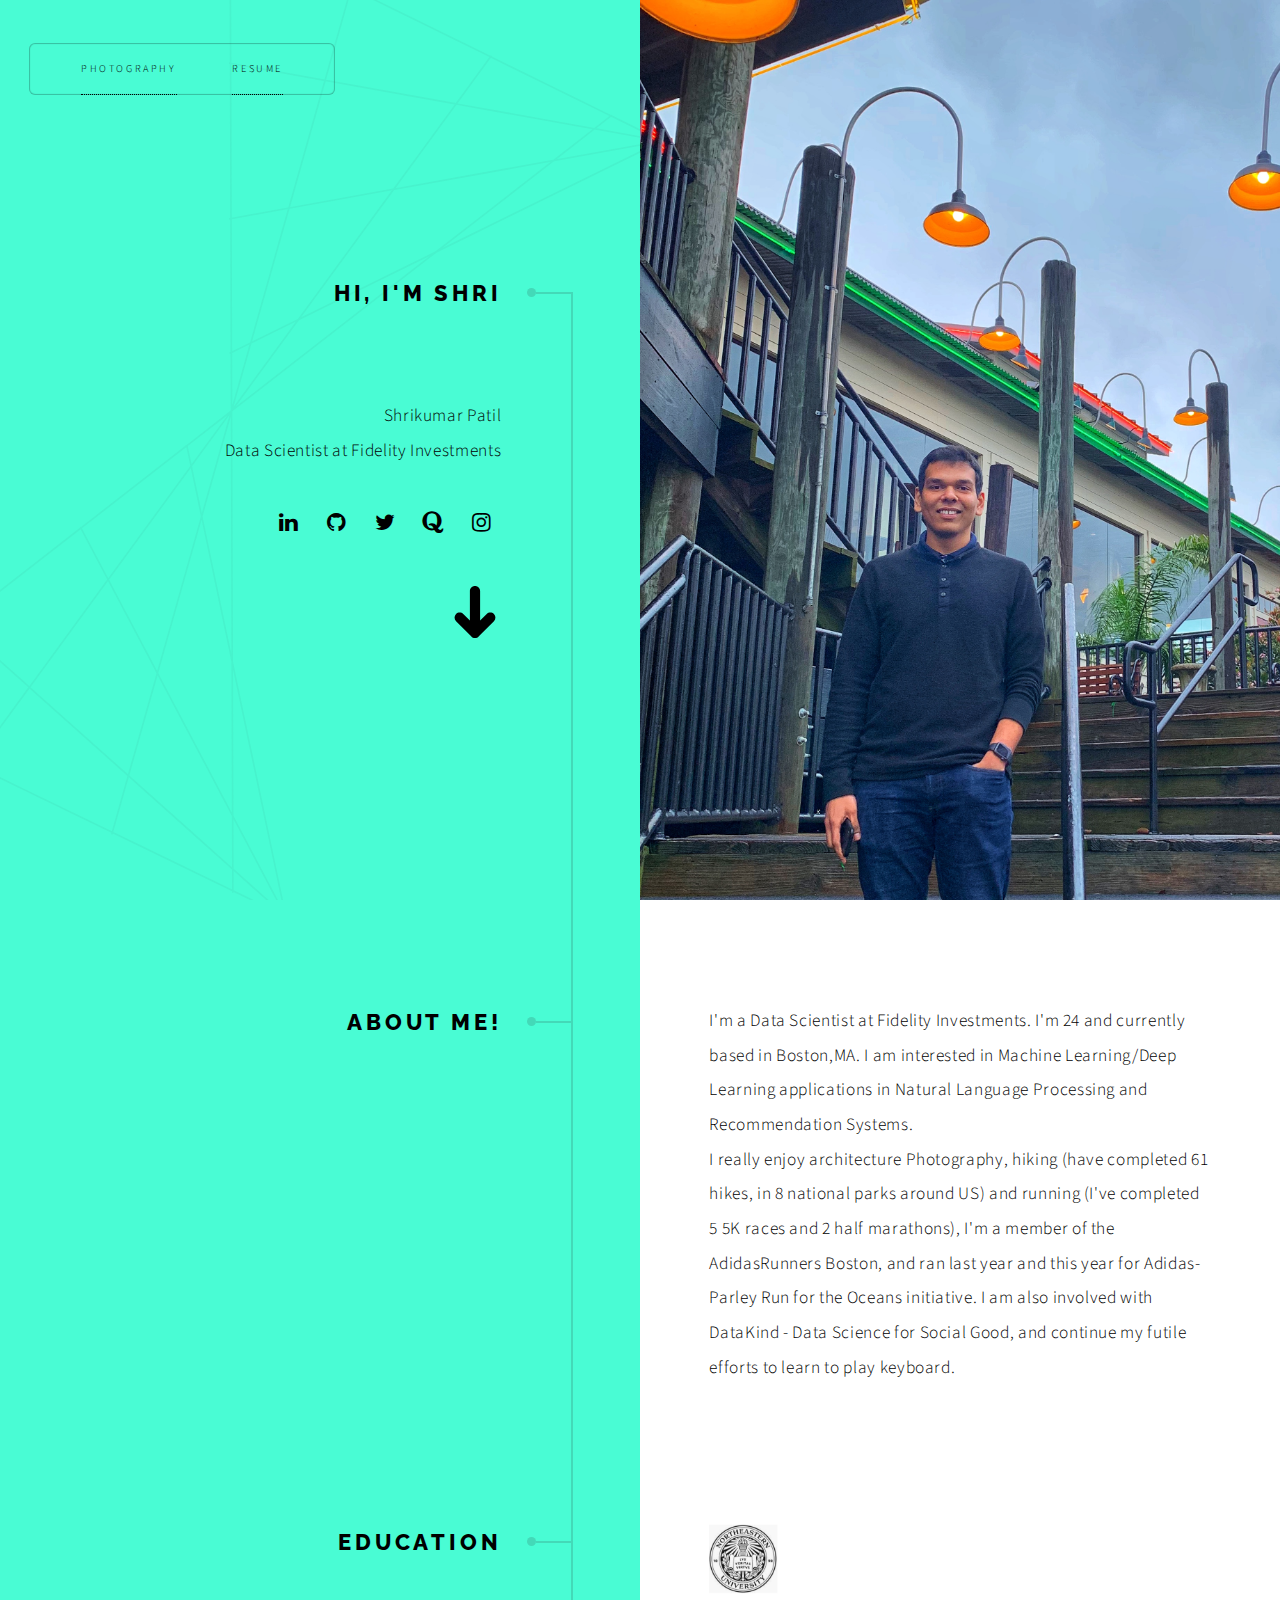
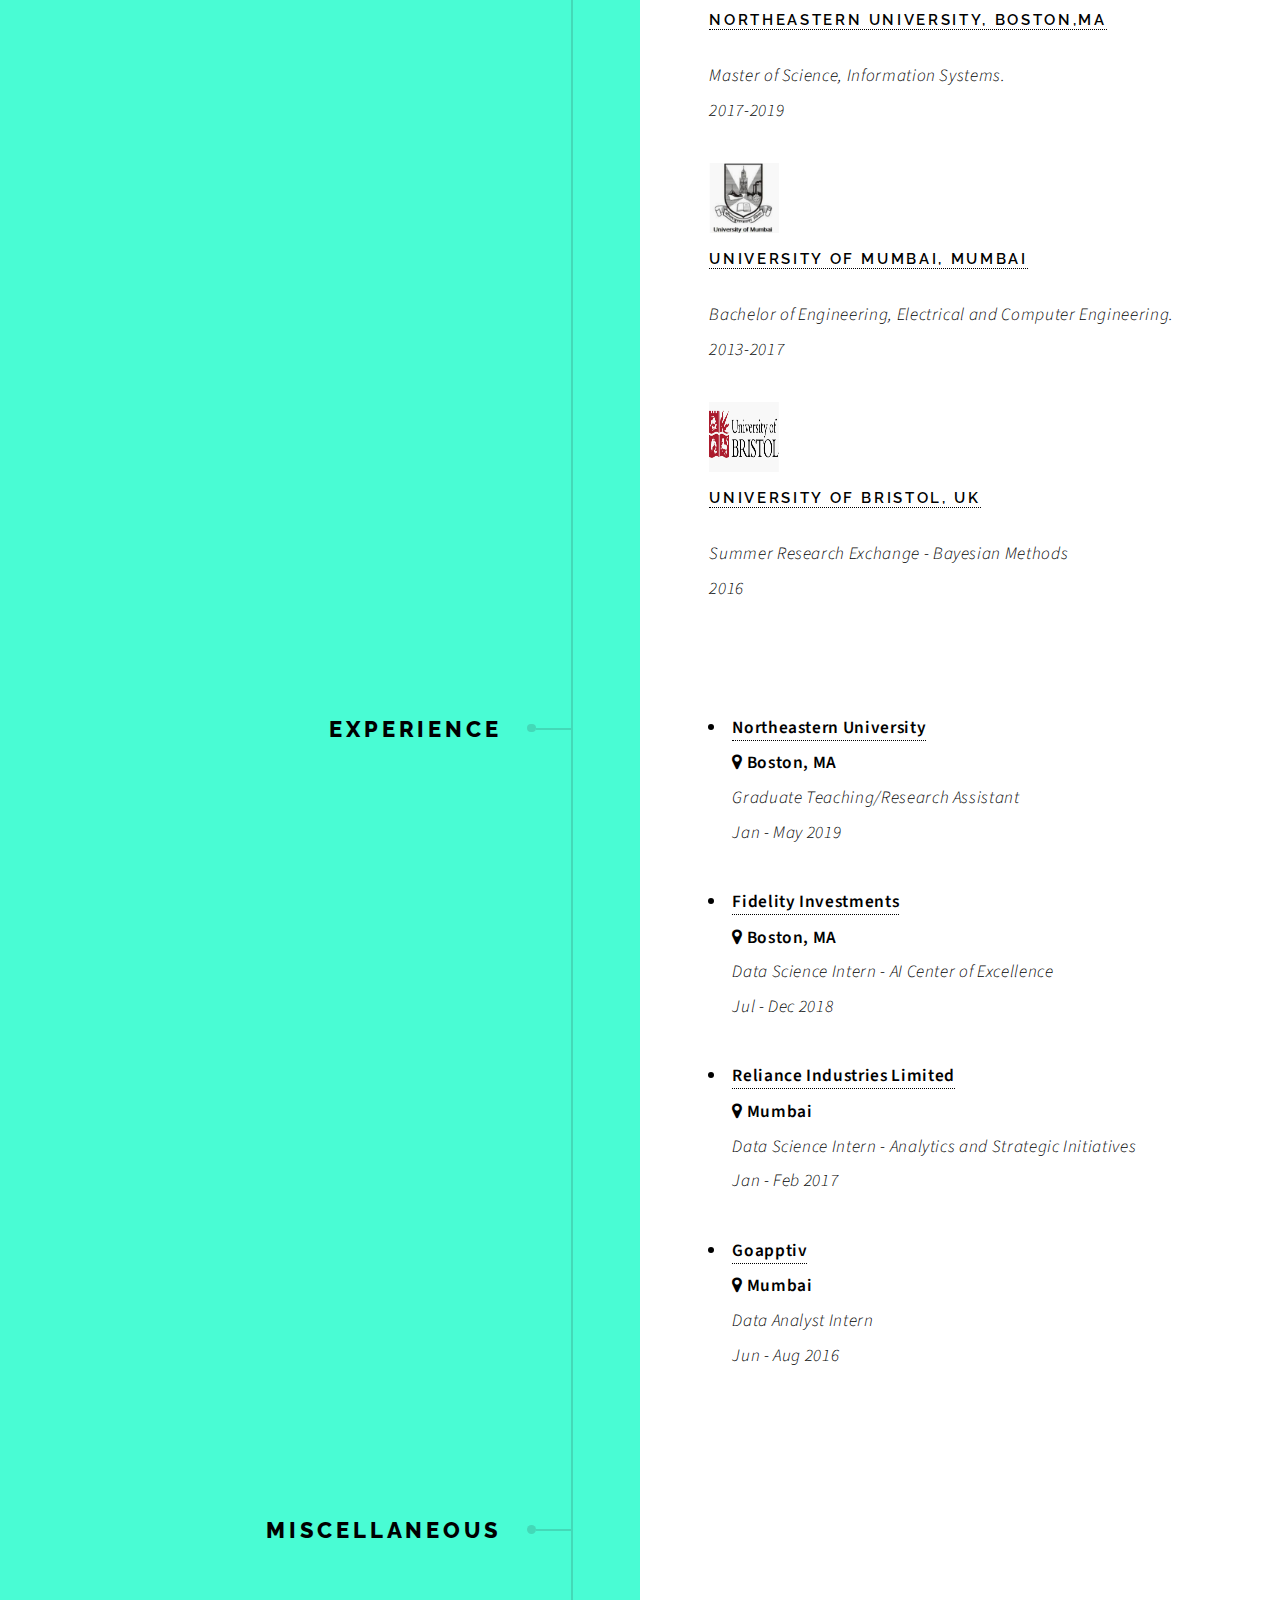
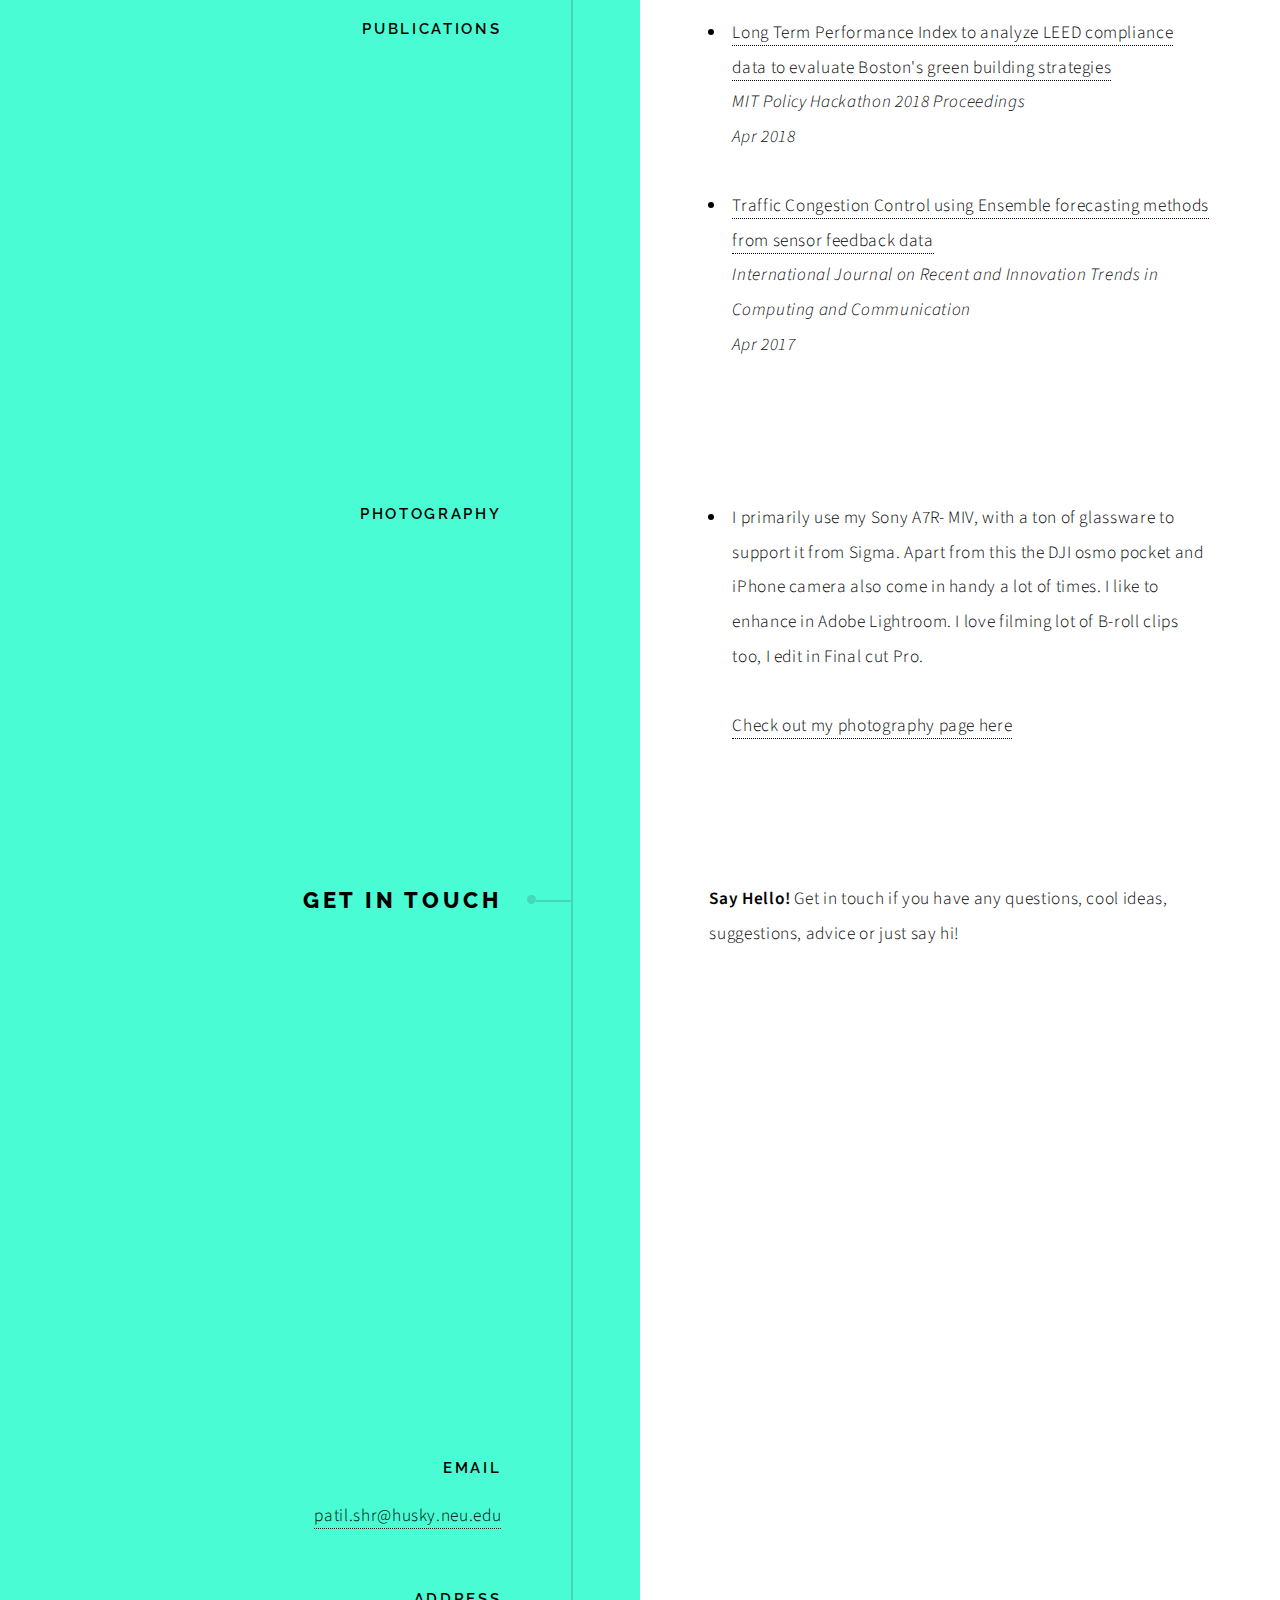
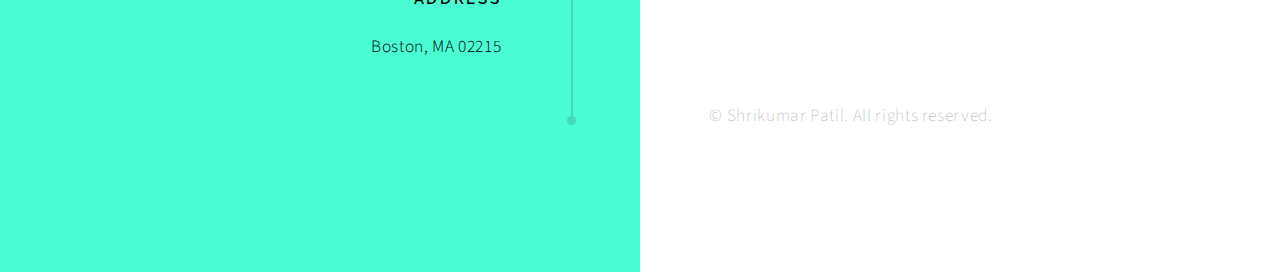
==== index.html @ d1fbf31e "feb15" ====
<!DOCTYPE HTML>
<!--
	Paradigm Shift by HTML5 UP
	html5up.net | @ajlkn
	Free for personal and commercial use under the CCA 3.0 license (html5up.net/license)
-->
<html>
	<head>
		<title>Shrikumar Patil</title>
		<meta charset="utf-8" />
		<meta name="viewport" content="width=device-width, initial-scale=1, user-scalable=no" />
		<meta name="description" content="" />
		<meta name="keywords" content="" />
		<link rel="stylesheet" href="assets/css/main.css" />
	</head>
	<body class="is-preload">

		<!-- Wrapper -->
			<div id="wrapper">

				<!-- Intro -->

                    <section class="intro">

							<header>
								
								<!-- <li><a href="#third">Experience</a></li>
								<li><a href="#fourth">Competencies</a></li>
								<li><a href="#second">Miscelleneous</a></li> -->
							
							<!-- Nav -->
						<nav id="nav">
							<ul>
								<li><a href="photography">Photography</a></li>
								<li><a href="mailto:patil.shr@husky.neu.edu?subject=Hello&body=We+want+to+hire+you">Resume</a></li>
								<!-- <li><a href="#third">Experience</a></li>
								<li><a href="#fourth">Competencies</a></li>
								<li><a href="#second">Miscelleneous</a></li> -->
							</ul>
						</nav> 

							<h2>Hi, I'm Shri</h2>
							<p> Shrikumar Patil <br>Data Scientist at Fidelity Investments</p>
                            <ul class="items">
							<li>
									<ul class="icons">
										<li><a href="https://www.linkedin.com/in/shrikumarpatil" class="icon fa-linkedin"><span class="label">LinkedIn</span></a></li>
										<li><a href="https://github.com/shrikumarp" class="icon fa-github"><span class="label">GitHub</span></a></li>
										<li><a href="https://twitter.com/shrikumar_patil" class="icon fa-twitter"><span class="label">Twitter</span></a></li>
										<li><a href="https://www.quora.com/profile/Shrikumar-Patil" class="icon fa-quora"><span class="label">Quora</span></a></li>
										<li><a href="https://www.instagram.com/shrikumarpatil/" class="icon fa-instagram"><span class="label">Instagram</span></a></li>
										
									</ul>
								</li>
							</ul>
							<ul class="actions">
								<li><a href="#first" class="arrow scrolly"><span class="label">Next</span></a></li>
							</ul>
						</header>
						<div class="content">
							<span class="image fill" data-position="center"><img src="images/pic01.jpg" alt="" /></span>
						</div>
					</section>

				<!-- Section -->
					<section id="first">
						<header>
							<h2>About Me!</h2>
						</header>
						<div class="content">
							<p>I'm a Data Scientist at Fidelity Investments. I'm 24 and currently based in Boston,MA. I am interested in Machine Learning/Deep Learning applications in Natural Language Processing and Recommendation Systems. <br> I really enjoy architecture Photography, hiking (have completed 61 hikes, in 8 national parks around US) and running (I've completed 5 5K races and 2 half marathons), I'm a member of the AdidasRunners Boston, and ran last year and this year for Adidas-Parley Run for the Oceans initiative. I am also involved with DataKind - Data Science for Social Good, and continue my futile efforts to learn to play keyboard.</p>
						
							
							<!-- <ul class="actions">
								<li><a href="#second" class="button primary large"></a></li>
								<li><a href="#fifth" class="button primary large">Misc</a></li>
								<li><a href="mailto:patil.shr@husky.neu.edu?subject=Hello&body=We+want+to+hire+you" class="button primary large">Resume</a></li>
								
							</ul> -->

							</div>
					</section>

					<section id="second">
						<header>
							<h2>Education</h2>
						</header>
						<div class="content">
							
							
								
  									<img src="images/neu_log.png" alt="logo" width="70" height="70"/>
  									<h3><a href="http://www.northeastern.edu/">Northeastern University, Boston,MA</a></h3>
  									<i>Master of Science, Information Systems.<br>  2017-2019</i>
									
									<br><br>
									
  									<img src="images/mu_log.png" alt="logo" width="70" height="70"/>
  									<h3><a href="http://www.mu.ac.in"> University of Mumbai, Mumbai</a></h3>
  									<i>Bachelor of Engineering, Electrical and Computer Engineering.<br>  2013-2017</i>

  									<br><br>
									
  									<img src="images/ub_log.png" alt="logo" width="70" height="70"/>
  									<h3><a> University of Bristol, UK</a></h3>
  									<i>Summer Research Exchange - Bayesian Methods<br>  2016</i>
									
								
							</div>
						
					</section>

					<section id="third">
						<header>
							<h2>Experience</h2>
						</header>
						
							
							<div class="content">
								<ul>
									<li>
  									<strong><a href="http://www.northeastern.edu/">Northeastern University</a><p class="icon fa-map-marker"> Boston, MA </strong><br>
  									<i>Graduate Teaching/Research Assistant<br>  Jan - May 2019</i></p>
									</li>
									<li>
  									<strong><a href="https://www.fidelity.com/">Fidelity Investments</a><p class="icon fa-map-marker"> Boston, MA</strong><br>
  									<i>Data Science Intern - AI Center of Excellence<br>  Jul - Dec 2018</i></p>
									</li>
									<li>
  									<strong><a href="http://www.ril.com/">Reliance Industries Limited</a><p class="icon fa-map-marker"> Mumbai</strong><br>
  									<i>Data Science Intern - Analytics and Strategic Initiatives<br>  Jan - Feb 2017</i></p>
									</li>
									<li>
  									<strong><a href="http://goapptiv.com/">Goapptiv</a><p class="icon fa-map-marker"> Mumbai</strong><br>
  									<i>Data Analyst Intern<br>  Jun - Aug 2016</i></p>
									</li>
									
									
								
							</ul>
						</div>
					</section>

				<!-- Section -->
					<!-- <section id="fourth">
						<header>
							<h2>Competencies</h2>
						</header>
						<div class="content">
							<p><strong>Technical Skills</strong></p>
							<ul>
								<p class="icon fa-code">&nbsp&nbsp&nbsp Programming: Python, Java, Pytorch, Tensorflow, R, SQL, Apache Spark, Hadoop, flask, Tableau, AWS.</p>
								<p class="icon fa-laptop">&nbsp&nbsp&nbsp Machine Learning/Deep Learning: Tensorflow, PyTorch, Caffe, Scikit-Learn, Keras, Numpy, Pandas, NLTK, SpaCy, gensim, Scipy, PySpark.</p>
								<!-- <p class="icon fa-signal">&nbsp&nbsp&nbsp AWS SysOps certification (In Progress)</p> -->
								<!-- <p class="icon fa-gear">&nbsp&nbsp&nbsp Agile principles</p> -->
								

				<!-- Section -->
					<section id="fifth">
						<header>
							<h2>Miscellaneous</h2>
						</header>
						<div class="content">

							<!-- Section -->

							<section>
									<header>
										<h3>Publications</h3>
										<p></p>
									</header>
									<div class="content">
												<ul>
									<li>
  									<a> Long Term Performance Index to analyze LEED compliance data to evaluate Boston's green building strategies</a>
  									<p><i>MIT Policy Hackathon 2018 Proceedings <br> Apr 2018</i></p>
									</li>
									<li>
  									<a>Traffic Congestion Control using Ensemble forecasting methods from sensor feedback data</a><p>
  									<i>International Journal on Recent and Innovation Trends in Computing and Communication<br>  Apr 2017</i></p>
									</li>
									</li>
							
									</div>
								</section>

								<section>
									<header>
										<h3>Photography</h3>
										<p></p>
									</header>
									<div class="content">
												<ul>
									<li>
									<p>I primarily use my Sony A7R- MIV, with a ton of glassware to support it from Sigma. Apart from this the DJI osmo pocket and iPhone camera also come in handy a lot of times. I like to enhance in Adobe Lightroom. I love filming lot of B-roll clips too, I edit in Final cut Pro.</p>
  									<a href="photography"> Check out my photography page here</a>
									</li>
									
							</ul>
									</div>
								</section>

								<!-- <section>
									<header>
										<h3>Travel</h3>
										<p></p>
									</header>
									<div class="content">
												<ul>
									<li>
									<p>I've been to 11 countries till now. Last week I travelled to 25th state in the US. I used to travel with my sister most of the time, 80% of these trips are with her (Shout out to Nivedita Patil). I like to travel alone as well when I don't have company of friends or family.</p>
  									<a href="resources/photoportpg1.html"> Check out my photography page here</a>
									</li>
									
							</ul>
									</div>
								</section> -->

						</div>
					</section>


				<!-- Section -->
					<section>
						<header>
							<h2>Get in touch</h2>
						</header>
						<div class="content">
							<p><strong>Say Hello!</strong> Get in touch if you have any questions, cool ideas, suggestions, advice or just say hi!</p>
							<iframe src="https://docs.google.com/forms/d/e/1FAIpQLSdWjAkL-NV5jwlFSkIIPhvooS8QaDSUPpF7bDtrG5rGpGJEAQ/viewform?embedded=true" width="540" height="700" frameborder="10" marginheight="10" marginwidth="10">Loading...</iframe>
							<!-- <form>
								<div class="fields">
									<div class="field half">
										<input type="text" name="name" id="name" placeholder="Name" />
									</div>
									<div class="field half">
										<input type="email" name="email" id="email" placeholder="Email" />
									</div>
									<div class="field">
										<textarea name="message" id="message" placeholder="Message" rows="7"></textarea>
									</div>
								</div>
								<ul class="actions">
									<li><input type="submit" value="Send Message" class="button primary" /></li>
								</ul>
							</form> -->
						</div>
						<footer>
							<ul class="items">
								<li>
									<h3>Email</h3>
									<a href="mailto:patil.shr@husky.neu.edu">patil.shr@husky.neu.edu</a>
								</li>
								<li>
									<h3>Address</h3>
									<span>Boston, MA 02215</span>
								</li>
								<!-- <li>
									<h3>Social Media Presence</h3>
									<ul class="icons">
										<li><a href="https://twitter.com/shrikumar_patil" class="icon fa-twitter"><span class="label">Twitter</span></a></li>
										<li><a href="https://www.quora.com/profile/Shrikumar-Patil" class="icon fa-quora"><span class="label">Quora</span></a></li>
										<li><a href="https://www.instagram.com/shrikumarpatil/" class="icon fa-instagram"><span class="label">Instagram</span></a></li>
										<li><a href="https://www.linkedin.com/in/shrikumarpatil" class="icon fa-linkedin"><span class="label">LinkedIn</span></a></li>
										<li><a href="https://github.com/shrikumarp" class="icon fa-github"><span class="label">GitHub</span></a></li>
									</ul>
								</li> -->
							</ul>
						</footer>
					</section>

				<!-- Copyright -->
					<div class="copyright">&copy; Shrikumar Patil. All rights reserved.</div>

			</div>

		<!-- Scripts -->
			<script src="assets/js/jquery.min.js"></script>
			<script src="assets/js/jquery.scrolly.min.js"></script>
			<script src="assets/js/browser.min.js"></script>
			<script src="assets/js/breakpoints.min.js"></script>
			<script src="assets/js/util.js"></script>
			<script src="assets/js/main.js"></script>

	</body>
</html>
---- assets/css/main.css ----
@import url(font-awesome.min.css);
@import url("https://fonts.googleapis.com/css?family=Source+Sans+Pro:300,600,700,300i,600i,700i|Raleway:600,800");

/*
	Paradigm Shift by HTML5 UP
	html5up.net | @ajlkn
	Free for personal and commercial use under the CCA 3.0 license (html5up.net/license)
*/

html, body, div, span, applet, object,
iframe, h1, h2, h3, h4, h5, h6, p, blockquote,
pre, a, abbr, acronym, address, big, cite,
code, del, dfn, em, img, ins, kbd, q, s, samp,
small, strike, strong, sub, sup, tt, var, b,
u, i, center, dl, dt, dd, ol, ul, li, fieldset,
form, label, legend, table, caption, tbody,
tfoot, thead, tr, th, td, article, aside,
canvas, details, embed, figure, figcaption,
footer, header, hgroup, menu, nav, output, ruby,
section, summary, time, mark, audio, video {
	margin: 0;
	padding: 0;
	border: 0;
	font-size: 100%;
	font: inherit;
	vertical-align: baseline;}

article, aside, details, figcaption, figure,
footer, header, hgroup, menu, nav, section {
	display: block;}

body {
	line-height: 1;
}

ol, ul {
	list-style: none;
}

blockquote, q {
	quotes: none;
}

	blockquote:before, blockquote:after, q:before, q:after {
		content: '';
		content: none;
	}

table {
	border-collapse: collapse;
	border-spacing: 0;
}

body {
	-webkit-text-size-adjust: none;
}

mark {
	background-color: transparent;
	color: inherit;
}

input::-moz-focus-inner {
	border: 0;
	padding: 0;
}

input, select, textarea {
	-moz-appearance: none;
	-webkit-appearance: none;
	-ms-appearance: none;
	appearance: none;
}

/* Basic */

	@-ms-viewport {
		width: device-width;
	}

	body {
		-ms-overflow-style: scrollbar;
	}

	@media screen and (max-width: 480px) {

		html, body {
			min-width: 320px;
		}

	}

	html {
		box-sizing: border-box;
	}

	*, *:before, *:after {
		box-sizing: inherit;
	}

	html {
		overflow-x: hidden;
	}

	body {
		background: #ffffff;
		overflow-x: hidden;
	}

		body.is-preload *, body.is-preload *:before, body.is-preload *:after {
			-moz-animation: none !important;
			-webkit-animation: none !important;
			-ms-animation: none !important;
			animation: none !important;
			-moz-transition: none !important;
			-webkit-transition: none !important;
			-ms-transition: none !important;
			transition: none !important;
		}

/* Typography */

	html {
		font-size: 18pt;
	}

		@media screen and (max-width: 1920px) {

			html {
				font-size: 13pt;
			}

		}

		@media screen and (max-width: 1152px) {

			html {
				font-size: 14pt;
			}

		}

		@media screen and (max-width: 736px) {

			html {
				font-size: 12pt;
			}

		}

		@media screen and (max-width: 480px) {

			html {
				font-size: 11pt;
			}

		}

	body {
		background-color: #ffffff;
		color: #000000;
	}

	body, input, select, textarea {
		color: #000000;
		font-family: "Source Sans Pro", Helvetica, sans-serif;
		font-size: 1rem;
		font-weight: 300;
		letter-spacing: 0.0375em;
		line-height: 2;
	}

	a {
		-moz-transition: border-bottom-color 0.25s ease-in-out;
		-webkit-transition: border-bottom-color 0.25s ease-in-out;
		-ms-transition: border-bottom-color 0.25s ease-in-out;
		transition: border-bottom-color 0.25s ease-in-out;
		text-decoration: none;
		color: #000000;
		border-bottom: dotted 1px;
	}

		a:hover {
			text-decoration: none;
			border-bottom-color: transparent;
		}

	strong, b {
		font-weight: 600;
		color: #000000;
	}

	em, i {
		font-style: italic;
	}

	p {
		margin: 0 0 2rem 0;
	}

	h1, h2, h3, h4, h5, h6 {
		color: #000000;
		font-family: "Raleway", Helvetica, sans-serif;
		font-weight: 600;
		letter-spacing: 0.175em;
		line-height: 1.75;
		margin: 0 0 1.5rem 0;
		text-transform: uppercase;
	}

		h1 a, h2 a, h3 a, h4 a, h5 a, h6 a {
			color: inherit;
			text-decoration: none;
		}

	h1 {
		font-family: "Source Sans Pro", Helvetica, sans-serif;
		font-size: 5rem;
		font-weight: 700;
		letter-spacing: -0.05em;
		line-height: 1.1;
		margin: 0 0 1.5rem 0;
		text-transform: none;
	}

	h2 {
		font-size: 1.25rem;
		font-weight: 800;
		margin: 0 0 2rem 0;
	}

	h3 {
		font-size: 0.875rem;
	}

	h4 {
		font-size: 0.875rem;
	}

	h5 {
		font-size: 0.75rem;
	}

	h6 {
		font-size: 0.625rem;
	}

	@media screen and (max-width: 736px) {

		h1 {
			font-size: 4.5rem;
			line-height: 1.1;
		}

		h2 {
			font-size: 1.25rem;
			line-height: 1.7;
		}

		h3 {
			font-size: 0.9rem;
		}

		h4 {
			font-size: 0.75rem;
		}

		h5 {
			font-size: 0.675rem;
		}

	}

	@media screen and (max-width: 360px) {

		h1 {
			font-size: 3.75rem;
		}

		h2 {
			font-size: 1.125rem;
		}

		h3 {
			font-size: 0.8rem;
		}

		h4 {
			font-size: 0.675rem;
		}

		h5 {
			font-size: 0.675rem;
		}

	}

	sub {
		font-size: 0.8rem;
		position: relative;
		top: 0.5rem;
	}

	sup {
		font-size: 0.8rem;
		position: relative;
		top: -0.5rem;
	}

	blockquote {
		border-left: solid 0.5rem rgba(144, 144, 144, 0.25);
		font-style: italic;
		margin: 0 0 2rem 0;
		padding: 1rem 0 1rem 2rem;
	}

	code {
		background: rgba(144, 144, 144, 0.1);
		border-radius: 0.325rem;
		font-family: "Courier New", monospace;
		font-size: 0.9rem;
		margin: 0 0.25rem;
		padding: 0.25rem 0.65rem;
	}

	pre {
		-webkit-overflow-scrolling: touch;
		font-family: "Courier New", monospace;
		font-size: 0.9rem;
		margin: 0 0 2rem 0;
		width: 100%;
	}

		pre code {
			display: block;
			line-height: 1.75;
			padding: 1rem 1.5rem;
			overflow-x: auto;
		}

	hr {
		border: 0;
		border-bottom: solid 2px rgba(144, 144, 144, 0.25);
		margin: 3rem 0;
	}

		hr.major {
			margin: 5rem 0;
		}

		@media screen and (max-width: 736px) {

			hr.major {
				margin: 3rem 0;
			}

		}


/* Dropdown Button */
.dropbtn {
  background-color: #3498DB;
  color: white;
  padding: 16px;
  font-size: 16px;
  border: none;
  cursor: pointer;
}

/* Dropdown button on hover & focus */
.dropbtn:hover, .dropbtn:focus {
  background-color: #2980B9;
}

/* The container <div> - needed to position the dropdown content */
.dropdown {
  position: relative;
  display: inline-block;
}

/* Dropdown Content (Hidden by Default) */
.dropdown-content {
  display: none;
  position: absolute;
  background-color: #f1f1f1;
  min-width: 160px;
  box-shadow: 0px 8px 16px 0px rgba(0,0,0,0.2);
  z-index: 1;
}

/* Links inside the dropdown */
.dropdown-content a {
  color: black;
  padding: 12px 16px;
  text-decoration: none;
  display: block;
}

/* Change color of dropdown links on hover */
.dropdown-content a:hover {background-color: #ddd}

/* Show the dropdown menu (use JS to add this class to the .dropdown-content container when the user clicks on the dropdown button) */
.show {display:block;}

/* Row */

	.row {
		display: flex;
		flex-wrap: wrap;
		box-sizing: border-box;
		align-items: stretch;
	}

		.row > * {
			box-sizing: border-box;
		}

		.row.gtr-uniform > * > :last-child {
			margin-bottom: 0;
		}

		.row.aln-left {
			justify-content: flex-start;
		}

		.row.aln-center {
			justify-content: center;
		}

		.row.aln-right {
			justify-content: flex-end;
		}

		.row.aln-top {
			align-items: flex-start;
		}

		.row.aln-middle {
			align-items: center;
		}

		.row.aln-bottom {
			align-items: flex-end;
		}

		.row > .imp {
			order: -1;
		}

		.row > .col-1 {
			width: 8.3333333333%;
		}

		.row > .off-1 {
			margin-left: 8.3333333333%;
		}

		.row > .col-2 {
			width: 16.6666666667%;
		}

		.row > .off-2 {
			margin-left: 16.6666666667%;
		}

		.row > .col-3 {
			width: 25%;
		}

		.row > .off-3 {
			margin-left: 25%;
		}

		.row > .col-4 {
			width: 33.3333333333%;
		}

		.row > .off-4 {
			margin-left: 33.3333333333%;
		}

		.row > .col-5 {
			width: 41.6666666667%;
		}

		.row > .off-5 {
			margin-left: 41.6666666667%;
		}

		.row > .col-6 {
			width: 50%;
		}

		.row > .off-6 {
			margin-left: 50%;
		}

		.row > .col-7 {
			width: 58.3333333333%;
		}

		.row > .off-7 {
			margin-left: 58.3333333333%;
		}

		.row > .col-8 {
			width: 66.6666666667%;
		}

		.row > .off-8 {
			margin-left: 66.6666666667%;
		}

		.row > .col-9 {
			width: 75%;
		}

		.row > .off-9 {
			margin-left: 75%;
		}

		.row > .col-10 {
			width: 83.3333333333%;
		}

		.row > .off-10 {
			margin-left: 83.3333333333%;
		}

		.row > .col-11 {
			width: 91.6666666667%;
		}

		.row > .off-11 {
			margin-left: 91.6666666667%;
		}

		.row > .col-12 {
			width: 100%;
		}

		.row > .off-12 {
			margin-left: 100%;
		}

		.row.gtr-0 {
			margin-top: 0;
			margin-left: 0rem;
		}

			.row.gtr-0 > * {
				padding: 0 0 0 0rem;
			}

			.row.gtr-0.gtr-uniform {
				margin-top: 0rem;
			}

				.row.gtr-0.gtr-uniform > * {
					padding-top: 0rem;
				}

		.row.gtr-25 {
			margin-top: 0;
			margin-left: -0.5rem;
		}

			.row.gtr-25 > * {
				padding: 0 0 0 0.5rem;
			}

			.row.gtr-25.gtr-uniform {
				margin-top: -0.5rem;
			}

				.row.gtr-25.gtr-uniform > * {
					padding-top: 0.5rem;
				}

		.row.gtr-50 {
			margin-top: 0;
			margin-left: -1rem;
		}

			.row.gtr-50 > * {
				padding: 0 0 0 1rem;
			}

			.row.gtr-50.gtr-uniform {
				margin-top: -1rem;
			}

				.row.gtr-50.gtr-uniform > * {
					padding-top: 1rem;
				}

		.row {
			margin-top: 0;
			margin-left: -2rem;
		}

			.row > * {
				padding: 0 0 0 2rem;
			}

			.row.gtr-uniform {
				margin-top: -2rem;
			}

				.row.gtr-uniform > * {
					padding-top: 2rem;
				}

		.row.gtr-150 {
			margin-top: 0;
			margin-left: -3rem;
		}

			.row.gtr-150 > * {
				padding: 0 0 0 3rem;
			}

			.row.gtr-150.gtr-uniform {
				margin-top: -3rem;
			}

				.row.gtr-150.gtr-uniform > * {
					padding-top: 3rem;
				}

		.row.gtr-200 {
			margin-top: 0;
			margin-left: -4rem;
		}

			.row.gtr-200 > * {
				padding: 0 0 0 4rem;
			}

			.row.gtr-200.gtr-uniform {
				margin-top: -4rem;
			}

				.row.gtr-200.gtr-uniform > * {
					padding-top: 4rem;
				}

		@media screen and (max-width: 1920px) {

			.row {
				display: flex;
				flex-wrap: wrap;
				box-sizing: border-box;
				align-items: stretch;
			}

				.row > * {
					box-sizing: border-box;
				}

				.row.gtr-uniform > * > :last-child {
					margin-bottom: 0;
				}

				.row.aln-left {
					justify-content: flex-start;
				}

				.row.aln-center {
					justify-content: center;
				}

				.row.aln-right {
					justify-content: flex-end;
				}

				.row.aln-top {
					align-items: flex-start;
				}

				.row.aln-middle {
					align-items: center;
				}

				.row.aln-bottom {
					align-items: flex-end;
				}

				.row > .imp-xlarge {
					order: -1;
				}

				.row > .col-1-xlarge {
					width: 8.3333333333%;
				}

				.row > .off-1-xlarge {
					margin-left: 8.3333333333%;
				}

				.row > .col-2-xlarge {
					width: 16.6666666667%;
				}

				.row > .off-2-xlarge {
					margin-left: 16.6666666667%;
				}

				.row > .col-3-xlarge {
					width: 25%;
				}

				.row > .off-3-xlarge {
					margin-left: 25%;
				}

				.row > .col-4-xlarge {
					width: 33.3333333333%;
				}

				.row > .off-4-xlarge {
					margin-left: 33.3333333333%;
				}

				.row > .col-5-xlarge {
					width: 41.6666666667%;
				}

				.row > .off-5-xlarge {
					margin-left: 41.6666666667%;
				}

				.row > .col-6-xlarge {
					width: 50%;
				}

				.row > .off-6-xlarge {
					margin-left: 50%;
				}

				.row > .col-7-xlarge {
					width: 58.3333333333%;
				}

				.row > .off-7-xlarge {
					margin-left: 58.3333333333%;
				}

				.row > .col-8-xlarge {
					width: 66.6666666667%;
				}

				.row > .off-8-xlarge {
					margin-left: 66.6666666667%;
				}

				.row > .col-9-xlarge {
					width: 75%;
				}

				.row > .off-9-xlarge {
					margin-left: 75%;
				}

				.row > .col-10-xlarge {
					width: 83.3333333333%;
				}

				.row > .off-10-xlarge {
					margin-left: 83.3333333333%;
				}

				.row > .col-11-xlarge {
					width: 91.6666666667%;
				}

				.row > .off-11-xlarge {
					margin-left: 91.6666666667%;
				}

				.row > .col-12-xlarge {
					width: 100%;
				}

				.row > .off-12-xlarge {
					margin-left: 100%;
				}

				.row.gtr-0 {
					margin-top: 0;
					margin-left: 0rem;
				}

					.row.gtr-0 > * {
						padding: 0 0 0 0rem;
					}

					.row.gtr-0.gtr-uniform {
						margin-top: 0rem;
					}

						.row.gtr-0.gtr-uniform > * {
							padding-top: 0rem;
						}

				.row.gtr-25 {
					margin-top: 0;
					margin-left: -0.5rem;
				}

					.row.gtr-25 > * {
						padding: 0 0 0 0.5rem;
					}

					.row.gtr-25.gtr-uniform {
						margin-top: -0.5rem;
					}

						.row.gtr-25.gtr-uniform > * {
							padding-top: 0.5rem;
						}

				.row.gtr-50 {
					margin-top: 0;
					margin-left: -1rem;
				}

					.row.gtr-50 > * {
						padding: 0 0 0 1rem;
					}

					.row.gtr-50.gtr-uniform {
						margin-top: -1rem;
					}

						.row.gtr-50.gtr-uniform > * {
							padding-top: 1rem;
						}

				.row {
					margin-top: 0;
					margin-left: -2rem;
				}

					.row > * {
						padding: 0 0 0 2rem;
					}

					.row.gtr-uniform {
						margin-top: -2rem;
					}

						.row.gtr-uniform > * {
							padding-top: 2rem;
						}

				.row.gtr-150 {
					margin-top: 0;
					margin-left: -3rem;
				}

					.row.gtr-150 > * {
						padding: 0 0 0 3rem;
					}

					.row.gtr-150.gtr-uniform {
						margin-top: -3rem;
					}

						.row.gtr-150.gtr-uniform > * {
							padding-top: 3rem;
						}

				.row.gtr-200 {
					margin-top: 0;
					margin-left: -4rem;
				}

					.row.gtr-200 > * {
						padding: 0 0 0 4rem;
					}

					.row.gtr-200.gtr-uniform {
						margin-top: -4rem;
					}

						.row.gtr-200.gtr-uniform > * {
							padding-top: 4rem;
						}

		}

		@media screen and (max-width: 1280px) {

			.row {
				display: flex;
				flex-wrap: wrap;
				box-sizing: border-box;
				align-items: stretch;
			}

				.row > * {
					box-sizing: border-box;
				}

				.row.gtr-uniform > * > :last-child {
					margin-bottom: 0;
				}

				.row.aln-left {
					justify-content: flex-start;
				}

				.row.aln-center {
					justify-content: center;
				}

				.row.aln-right {
					justify-content: flex-end;
				}

				.row.aln-top {
					align-items: flex-start;
				}

				.row.aln-middle {
					align-items: center;
				}

				.row.aln-bottom {
					align-items: flex-end;
				}

				.row > .imp-large {
					order: -1;
				}

				.row > .col-1-large {
					width: 8.3333333333%;
				}

				.row > .off-1-large {
					margin-left: 8.3333333333%;
				}

				.row > .col-2-large {
					width: 16.6666666667%;
				}

				.row > .off-2-large {
					margin-left: 16.6666666667%;
				}

				.row > .col-3-large {
					width: 25%;
				}

				.row > .off-3-large {
					margin-left: 25%;
				}

				.row > .col-4-large {
					width: 33.3333333333%;
				}

				.row > .off-4-large {
					margin-left: 33.3333333333%;
				}

				.row > .col-5-large {
					width: 41.6666666667%;
				}

				.row > .off-5-large {
					margin-left: 41.6666666667%;
				}

				.row > .col-6-large {
					width: 50%;
				}

				.row > .off-6-large {
					margin-left: 50%;
				}

				.row > .col-7-large {
					width: 58.3333333333%;
				}

				.row > .off-7-large {
					margin-left: 58.3333333333%;
				}

				.row > .col-8-large {
					width: 66.6666666667%;
				}

				.row > .off-8-large {
					margin-left: 66.6666666667%;
				}

				.row > .col-9-large {
					width: 75%;
				}

				.row > .off-9-large {
					margin-left: 75%;
				}

				.row > .col-10-large {
					width: 83.3333333333%;
				}

				.row > .off-10-large {
					margin-left: 83.3333333333%;
				}

				.row > .col-11-large {
					width: 91.6666666667%;
				}

				.row > .off-11-large {
					margin-left: 91.6666666667%;
				}

				.row > .col-12-large {
					width: 100%;
				}

				.row > .off-12-large {
					margin-left: 100%;
				}

				.row.gtr-0 {
					margin-top: 0;
					margin-left: 0rem;
				}

					.row.gtr-0 > * {
						padding: 0 0 0 0rem;
					}

					.row.gtr-0.gtr-uniform {
						margin-top: 0rem;
					}

						.row.gtr-0.gtr-uniform > * {
							padding-top: 0rem;
						}

				.row.gtr-25 {
					margin-top: 0;
					margin-left: -0.375rem;
				}

					.row.gtr-25 > * {
						padding: 0 0 0 0.375rem;
					}

					.row.gtr-25.gtr-uniform {
						margin-top: -0.375rem;
					}

						.row.gtr-25.gtr-uniform > * {
							padding-top: 0.375rem;
						}

				.row.gtr-50 {
					margin-top: 0;
					margin-left: -0.75rem;
				}

					.row.gtr-50 > * {
						padding: 0 0 0 0.75rem;
					}

					.row.gtr-50.gtr-uniform {
						margin-top: -0.75rem;
					}

						.row.gtr-50.gtr-uniform > * {
							padding-top: 0.75rem;
						}

				.row {
					margin-top: 0;
					margin-left: -1.5rem;
				}

					.row > * {
						padding: 0 0 0 1.5rem;
					}

					.row.gtr-uniform {
						margin-top: -1.5rem;
					}

						.row.gtr-uniform > * {
							padding-top: 1.5rem;
						}

				.row.gtr-150 {
					margin-top: 0;
					margin-left: -2.25rem;
				}

					.row.gtr-150 > * {
						padding: 0 0 0 2.25rem;
					}

					.row.gtr-150.gtr-uniform {
						margin-top: -2.25rem;
					}

						.row.gtr-150.gtr-uniform > * {
							padding-top: 2.25rem;
						}

				.row.gtr-200 {
					margin-top: 0;
					margin-left: -3rem;
				}

					.row.gtr-200 > * {
						padding: 0 0 0 3rem;
					}

					.row.gtr-200.gtr-uniform {
						margin-top: -3rem;
					}

						.row.gtr-200.gtr-uniform > * {
							padding-top: 3rem;
						}

		}

		@media screen and (max-width: 1152px) {

			.row {
				display: flex;
				flex-wrap: wrap;
				box-sizing: border-box;
				align-items: stretch;
			}

				.row > * {
					box-sizing: border-box;
				}

				.row.gtr-uniform > * > :last-child {
					margin-bottom: 0;
				}

				.row.aln-left {
					justify-content: flex-start;
				}

				.row.aln-center {
					justify-content: center;
				}

				.row.aln-right {
					justify-content: flex-end;
				}

				.row.aln-top {
					align-items: flex-start;
				}

				.row.aln-middle {
					align-items: center;
				}

				.row.aln-bottom {
					align-items: flex-end;
				}

				.row > .imp-medium {
					order: -1;
				}

				.row > .col-1-medium {
					width: 8.3333333333%;
				}

				.row > .off-1-medium {
					margin-left: 8.3333333333%;
				}

				.row > .col-2-medium {
					width: 16.6666666667%;
				}

				.row > .off-2-medium {
					margin-left: 16.6666666667%;
				}

				.row > .col-3-medium {
					width: 25%;
				}

				.row > .off-3-medium {
					margin-left: 25%;
				}

				.row > .col-4-medium {
					width: 33.3333333333%;
				}

				.row > .off-4-medium {
					margin-left: 33.3333333333%;
				}

				.row > .col-5-medium {
					width: 41.6666666667%;
				}

				.row > .off-5-medium {
					margin-left: 41.6666666667%;
				}

				.row > .col-6-medium {
					width: 50%;
				}

				.row > .off-6-medium {
					margin-left: 50%;
				}

				.row > .col-7-medium {
					width: 58.3333333333%;
				}

				.row > .off-7-medium {
					margin-left: 58.3333333333%;
				}

				.row > .col-8-medium {
					width: 66.6666666667%;
				}

				.row > .off-8-medium {
					margin-left: 66.6666666667%;
				}

				.row > .col-9-medium {
					width: 75%;
				}

				.row > .off-9-medium {
					margin-left: 75%;
				}

				.row > .col-10-medium {
					width: 83.3333333333%;
				}

				.row > .off-10-medium {
					margin-left: 83.3333333333%;
				}

				.row > .col-11-medium {
					width: 91.6666666667%;
				}

				.row > .off-11-medium {
					margin-left: 91.6666666667%;
				}

				.row > .col-12-medium {
					width: 100%;
				}

				.row > .off-12-medium {
					margin-left: 100%;
				}

				.row.gtr-0 {
					margin-top: 0;
					margin-left: 0rem;
				}

					.row.gtr-0 > * {
						padding: 0 0 0 0rem;
					}

					.row.gtr-0.gtr-uniform {
						margin-top: 0rem;
					}

						.row.gtr-0.gtr-uniform > * {
							padding-top: 0rem;
						}

				.row.gtr-25 {
					margin-top: 0;
					margin-left: -0.375rem;
				}

					.row.gtr-25 > * {
						padding: 0 0 0 0.375rem;
					}

					.row.gtr-25.gtr-uniform {
						margin-top: -0.375rem;
					}

						.row.gtr-25.gtr-uniform > * {
							padding-top: 0.375rem;
						}

				.row.gtr-50 {
					margin-top: 0;
					margin-left: -0.75rem;
				}

					.row.gtr-50 > * {
						padding: 0 0 0 0.75rem;
					}

					.row.gtr-50.gtr-uniform {
						margin-top: -0.75rem;
					}

						.row.gtr-50.gtr-uniform > * {
							padding-top: 0.75rem;
						}

				.row {
					margin-top: 0;
					margin-left: -1.5rem;
				}

					.row > * {
						padding: 0 0 0 1.5rem;
					}

					.row.gtr-uniform {
						margin-top: -1.5rem;
					}

						.row.gtr-uniform > * {
							padding-top: 1.5rem;
						}

				.row.gtr-150 {
					margin-top: 0;
					margin-left: -2.25rem;
				}

					.row.gtr-150 > * {
						padding: 0 0 0 2.25rem;
					}

					.row.gtr-150.gtr-uniform {
						margin-top: -2.25rem;
					}

						.row.gtr-150.gtr-uniform > * {
							padding-top: 2.25rem;
						}

				.row.gtr-200 {
					margin-top: 0;
					margin-left: -3rem;
				}

					.row.gtr-200 > * {
						padding: 0 0 0 3rem;
					}

					.row.gtr-200.gtr-uniform {
						margin-top: -3rem;
					}

						.row.gtr-200.gtr-uniform > * {
							padding-top: 3rem;
						}

		}

		@media screen and (max-width: 736px) {

			.row {
				display: flex;
				flex-wrap: wrap;
				box-sizing: border-box;
				align-items: stretch;
			}

				.row > * {
					box-sizing: border-box;
				}

				.row.gtr-uniform > * > :last-child {
					margin-bottom: 0;
				}

				.row.aln-left {
					justify-content: flex-start;
				}

				.row.aln-center {
					justify-content: center;
				}

				.row.aln-right {
					justify-content: flex-end;
				}

				.row.aln-top {
					align-items: flex-start;
				}

				.row.aln-middle {
					align-items: center;
				}

				.row.aln-bottom {
					align-items: flex-end;
				}

				.row > .imp-small {
					order: -1;
				}

				.row > .col-1-small {
					width: 8.3333333333%;
				}

				.row > .off-1-small {
					margin-left: 8.3333333333%;
				}

				.row > .col-2-small {
					width: 16.6666666667%;
				}

				.row > .off-2-small {
					margin-left: 16.6666666667%;
				}

				.row > .col-3-small {
					width: 25%;
				}

				.row > .off-3-small {
					margin-left: 25%;
				}

				.row > .col-4-small {
					width: 33.3333333333%;
				}

				.row > .off-4-small {
					margin-left: 33.3333333333%;
				}

				.row > .col-5-small {
					width: 41.6666666667%;
				}

				.row > .off-5-small {
					margin-left: 41.6666666667%;
				}

				.row > .col-6-small {
					width: 50%;
				}

				.row > .off-6-small {
					margin-left: 50%;
				}

				.row > .col-7-small {
					width: 58.3333333333%;
				}

				.row > .off-7-small {
					margin-left: 58.3333333333%;
				}

				.row > .col-8-small {
					width: 66.6666666667%;
				}

				.row > .off-8-small {
					margin-left: 66.6666666667%;
				}

				.row > .col-9-small {
					width: 75%;
				}

				.row > .off-9-small {
					margin-left: 75%;
				}

				.row > .col-10-small {
					width: 83.3333333333%;
				}

				.row > .off-10-small {
					margin-left: 83.3333333333%;
				}

				.row > .col-11-small {
					width: 91.6666666667%;
				}

				.row > .off-11-small {
					margin-left: 91.6666666667%;
				}

				.row > .col-12-small {
					width: 100%;
				}

				.row > .off-12-small {
					margin-left: 100%;
				}

				.row.gtr-0 {
					margin-top: 0;
					margin-left: 0rem;
				}

					.row.gtr-0 > * {
						padding: 0 0 0 0rem;
					}

					.row.gtr-0.gtr-uniform {
						margin-top: 0rem;
					}

						.row.gtr-0.gtr-uniform > * {
							padding-top: 0rem;
						}

				.row.gtr-25 {
					margin-top: 0;
					margin-left: -0.3125rem;
				}

					.row.gtr-25 > * {
						padding: 0 0 0 0.3125rem;
					}

					.row.gtr-25.gtr-uniform {
						margin-top: -0.3125rem;
					}

						.row.gtr-25.gtr-uniform > * {
							padding-top: 0.3125rem;
						}

				.row.gtr-50 {
					margin-top: 0;
					margin-left: -0.625rem;
				}

					.row.gtr-50 > * {
						padding: 0 0 0 0.625rem;
					}

					.row.gtr-50.gtr-uniform {
						margin-top: -0.625rem;
					}

						.row.gtr-50.gtr-uniform > * {
							padding-top: 0.625rem;
						}

				.row {
					margin-top: 0;
					margin-left: -1.25rem;
				}

					.row > * {
						padding: 0 0 0 1.25rem;
					}

					.row.gtr-uniform {
						margin-top: -1.25rem;
					}

						.row.gtr-uniform > * {
							padding-top: 1.25rem;
						}

				.row.gtr-150 {
					margin-top: 0;
					margin-left: -1.875rem;
				}

					.row.gtr-150 > * {
						padding: 0 0 0 1.875rem;
					}

					.row.gtr-150.gtr-uniform {
						margin-top: -1.875rem;
					}

						.row.gtr-150.gtr-uniform > * {
							padding-top: 1.875rem;
						}

				.row.gtr-200 {
					margin-top: 0;
					margin-left: -2.5rem;
				}

					.row.gtr-200 > * {
						padding: 0 0 0 2.5rem;
					}

					.row.gtr-200.gtr-uniform {
						margin-top: -2.5rem;
					}

						.row.gtr-200.gtr-uniform > * {
							padding-top: 2.5rem;
						}

		}

		@media screen and (max-width: 480px) {

			.row {
				display: flex;
				flex-wrap: wrap;
				box-sizing: border-box;
				align-items: stretch;
			}

				.row > * {
					box-sizing: border-box;
				}

				.row.gtr-uniform > * > :last-child {
					margin-bottom: 0;
				}

				.row.aln-left {
					justify-content: flex-start;
				}

				.row.aln-center {
					justify-content: center;
				}

				.row.aln-right {
					justify-content: flex-end;
				}

				.row.aln-top {
					align-items: flex-start;
				}

				.row.aln-middle {
					align-items: center;
				}

				.row.aln-bottom {
					align-items: flex-end;
				}

				.row > .imp-xsmall {
					order: -1;
				}

				.row > .col-1-xsmall {
					width: 8.3333333333%;
				}

				.row > .off-1-xsmall {
					margin-left: 8.3333333333%;
				}

				.row > .col-2-xsmall {
					width: 16.6666666667%;
				}

				.row > .off-2-xsmall {
					margin-left: 16.6666666667%;
				}

				.row > .col-3-xsmall {
					width: 25%;
				}

				.row > .off-3-xsmall {
					margin-left: 25%;
				}

				.row > .col-4-xsmall {
					width: 33.3333333333%;
				}

				.row > .off-4-xsmall {
					margin-left: 33.3333333333%;
				}

				.row > .col-5-xsmall {
					width: 41.6666666667%;
				}

				.row > .off-5-xsmall {
					margin-left: 41.6666666667%;
				}

				.row > .col-6-xsmall {
					width: 50%;
				}

				.row > .off-6-xsmall {
					margin-left: 50%;
				}

				.row > .col-7-xsmall {
					width: 58.3333333333%;
				}

				.row > .off-7-xsmall {
					margin-left: 58.3333333333%;
				}

				.row > .col-8-xsmall {
					width: 66.6666666667%;
				}

				.row > .off-8-xsmall {
					margin-left: 66.6666666667%;
				}

				.row > .col-9-xsmall {
					width: 75%;
				}

				.row > .off-9-xsmall {
					margin-left: 75%;
				}

				.row > .col-10-xsmall {
					width: 83.3333333333%;
				}

				.row > .off-10-xsmall {
					margin-left: 83.3333333333%;
				}

				.row > .col-11-xsmall {
					width: 91.6666666667%;
				}

				.row > .off-11-xsmall {
					margin-left: 91.6666666667%;
				}

				.row > .col-12-xsmall {
					width: 100%;
				}

				.row > .off-12-xsmall {
					margin-left: 100%;
				}

				.row.gtr-0 {
					margin-top: 0;
					margin-left: 0rem;
				}

					.row.gtr-0 > * {
						padding: 0 0 0 0rem;
					}

					.row.gtr-0.gtr-uniform {
						margin-top: 0rem;
					}

						.row.gtr-0.gtr-uniform > * {
							padding-top: 0rem;
						}

				.row.gtr-25 {
					margin-top: 0;
					margin-left: -0.3125rem;
				}

					.row.gtr-25 > * {
						padding: 0 0 0 0.3125rem;
					}

					.row.gtr-25.gtr-uniform {
						margin-top: -0.3125rem;
					}

						.row.gtr-25.gtr-uniform > * {
							padding-top: 0.3125rem;
						}

				.row.gtr-50 {
					margin-top: 0;
					margin-left: -0.625rem;
				}

					.row.gtr-50 > * {
						padding: 0 0 0 0.625rem;
					}

					.row.gtr-50.gtr-uniform {
						margin-top: -0.625rem;
					}

						.row.gtr-50.gtr-uniform > * {
							padding-top: 0.625rem;
						}

				.row {
					margin-top: 0;
					margin-left: -1.25rem;
				}

					.row > * {
						padding: 0 0 0 1.25rem;
					}

					.row.gtr-uniform {
						margin-top: -1.25rem;
					}

						.row.gtr-uniform > * {
							padding-top: 1.25rem;
						}

				.row.gtr-150 {
					margin-top: 0;
					margin-left: -1.875rem;
				}

					.row.gtr-150 > * {
						padding: 0 0 0 1.875rem;
					}

					.row.gtr-150.gtr-uniform {
						margin-top: -1.875rem;
					}

						.row.gtr-150.gtr-uniform > * {
							padding-top: 1.875rem;
						}

				.row.gtr-200 {
					margin-top: 0;
					margin-left: -2.5rem;
				}

					.row.gtr-200 > * {
						padding: 0 0 0 2.5rem;
					}

					.row.gtr-200.gtr-uniform {
						margin-top: -2.5rem;
					}

						.row.gtr-200.gtr-uniform > * {
							padding-top: 2.5rem;
						}

		}

/* Box */

	.box {
		border: solid 2px rgba(144, 144, 144, 0.25);
		border-radius: 0.325rem;
		margin-bottom: 2rem;
		padding: 1.5rem;
	}

		.box > :last-child {
			margin-bottom: 0;
		}

		.box.alt {
			border: 0;
			border-radius: 0;
			padding: 0;
		}

/* Button */

	input[type="submit"],
	input[type="reset"],
	input[type="button"],
	button,
	.button {
		-moz-appearance: none;
		-webkit-appearance: none;
		-ms-appearance: none;
		appearance: none;
		-moz-transition: background-color 0.25s ease-in-out, box-shadow 0.25s ease-in-out, color 0.25s ease-in-out;
		-webkit-transition: background-color 0.25s ease-in-out, box-shadow 0.25s ease-in-out, color 0.25s ease-in-out;
		-ms-transition: background-color 0.25s ease-in-out, box-shadow 0.25s ease-in-out, color 0.25s ease-in-out;
		transition: background-color 0.25s ease-in-out, box-shadow 0.25s ease-in-out, color 0.25s ease-in-out;
		background-color: transparent;
		border-radius: 0.325rem;
		border: 0;
		box-shadow: inset 0 0 0 2px rgba(144, 144, 144, 0.25);
		color: #000000 !important;
		cursor: pointer;
		display: inline-block;
		font-family: "Raleway", Helvetica, sans-serif;
		font-size: 0.6rem;
		font-weight: 600;
		height: 3rem;
		letter-spacing: 0.175em;
		line-height: 3rem;
		padding: 0 2rem;
		text-align: center;
		text-decoration: none;
		text-transform: uppercase;
		white-space: nowrap;
	}

		input[type="submit"]:hover,
		input[type="reset"]:hover,
		input[type="button"]:hover,
		button:hover,
		.button:hover {
			box-shadow: inset 0 0 0 2px #2ee4bb;
			color: #2ee4bb !important;
		}

		input[type="submit"]:active,
		input[type="reset"]:active,
		input[type="button"]:active,
		button:active,
		.button:active {
			background-color: rgba(73, 252, 212, 0.25);
			box-shadow: inset 0 0 0 2px #2ee4bb;
			color: #2ee4bb !important;
		}

		input[type="submit"].small,
		input[type="reset"].small,
		input[type="button"].small,
		button.small,
		.button.small {
			font-size: 0.5rem;
			height: 2.25rem;
			line-height: 2.25rem;
			padding: 0 1.25rem;
		}

		input[type="submit"].large,
		input[type="reset"].large,
		input[type="button"].large,
		button.large,
		.button.large {
			font-size: 0.7rem;
			height: 3.2625rem;
			line-height: 3.2625rem;
			padding: 0 3.25rem;
		}

		input[type="submit"].wide,
		input[type="reset"].wide,
		input[type="button"].wide,
		button.wide,
		.button.wide {
			min-width: 13rem;
		}

		input[type="submit"].icon:before,
		input[type="reset"].icon:before,
		input[type="button"].icon:before,
		button.icon:before,
		.button.icon:before {
			margin-right: 0.5rem;
		}

		input[type="submit"].fit,
		input[type="reset"].fit,
		input[type="button"].fit,
		button.fit,
		.button.fit {
			width: 100%;
		}

		input[type="submit"].disabled, input[type="submit"]:disabled,
		input[type="reset"].disabled,
		input[type="reset"]:disabled,
		input[type="button"].disabled,
		input[type="button"]:disabled,
		button.disabled,
		button:disabled,
		.button.disabled,
		.button:disabled {
			pointer-events: none;
			opacity: 0.25;
		}

		input[type="submit"].primary,
		input[type="reset"].primary,
		input[type="button"].primary,
		button.primary,
		.button.primary {
			background-color: #49fcd4;
			box-shadow: none;
			color: #000000 !important;
		}

			input[type="submit"].primary:hover,
			input[type="reset"].primary:hover,
			input[type="button"].primary:hover,
			button.primary:hover,
			.button.primary:hover {
				background-color: #93ffe7;
			}

			input[type="submit"].primary:active,
			input[type="reset"].primary:active,
			input[type="button"].primary:active,
			button.primary:active,
			.button.primary:active {
				background-color: #44f2cb;
			}

		@media screen and (max-width: 736px) {

			input[type="submit"],
			input[type="reset"],
			input[type="button"],
			button,
			.button {
				font-size: 0.7rem;
				height: 3.3rem;
				line-height: 3.3rem;
			}

				input[type="submit"].large,
				input[type="reset"].large,
				input[type="button"].large,
				button.large,
				.button.large {
					font-size: 0.8rem;
					height: 3.75rem;
					line-height: 3.75rem;
				}

				input[type="submit"].small,
				input[type="reset"].small,
				input[type="button"].small,
				button.small,
				.button.small {
					font-size: 0.6rem;
					height: 3rem;
					line-height: 3rem;
				}

		}

/* Form */

	form {
		margin: 0 0 2rem 0;
	}

		form > :last-child {
			margin-bottom: 0;
		}

		form > .fields {
			display: -moz-flex;
			display: -webkit-flex;
			display: -ms-flex;
			display: flex;
			-moz-flex-wrap: wrap;
			-webkit-flex-wrap: wrap;
			-ms-flex-wrap: wrap;
			flex-wrap: wrap;
			margin: -2rem 0 2rem -2rem;
			width: calc(100% + 4rem);
		}

			form > .fields > .field {
				-moz-flex-grow: 0;
				-webkit-flex-grow: 0;
				-ms-flex-grow: 0;
				flex-grow: 0;
				-moz-flex-shrink: 0;
				-webkit-flex-shrink: 0;
				-ms-flex-shrink: 0;
				flex-shrink: 0;
				padding: 2rem 0 0 2rem;
				width: calc(100% - 2rem);
			}

				form > .fields > .field > :last-child {
					margin-bottom: 0;
				}

				form > .fields > .field.half {
					width: calc(50% - 1rem);
				}

				form > .fields > .field.third {
					width: calc(100%/3 - 0.6666666667rem);
				}

				form > .fields > .field.quarter {
					width: calc(25% - 0.5rem);
				}

		@media screen and (max-width: 480px) {

			form > .fields {
				margin: -1.5rem 0 2rem -1.5rem;
				width: calc(100% + 3rem);
			}

				form > .fields > .field {
					padding: 1.5rem 0 0 1.5rem;
					width: calc(100% - 1.5rem);
				}

					form > .fields > .field.half {
						width: calc(100% - 1.5rem);
					}

					form > .fields > .field.third {
						width: calc(100% - 1.5rem);
					}

					form > .fields > .field.quarter {
						width: calc(100% - 1.5rem);
					}

		}

	input[type="text"],
	input[type="password"],
	input[type="email"],
	input[type="tel"],
	input[type="search"],
	input[type="url"],
	select,
	textarea {
		-moz-appearance: none;
		-webkit-appearance: none;
		-ms-appearance: none;
		appearance: none;
		border-radius: 0.325rem;
		border: solid 2px rgba(144, 144, 144, 0.25);
		color: inherit;
		display: block;
		outline: 0;
		padding: 0 1rem;
		text-decoration: none;
		width: 100%;
	}

		input[type="text"]:invalid,
		input[type="password"]:invalid,
		input[type="email"]:invalid,
		input[type="tel"]:invalid,
		input[type="search"]:invalid,
		input[type="url"]:invalid,
		select:invalid,
		textarea:invalid {
			box-shadow: none;
		}

		input[type="text"]:focus,
		input[type="password"]:focus,
		input[type="email"]:focus,
		input[type="tel"]:focus,
		input[type="search"]:focus,
		input[type="url"]:focus,
		select:focus,
		textarea:focus {
			border-color: #2ee4bb;
		}

	label {
		color: #000000;
		display: block;
		font-family: "Raleway", Helvetica, sans-serif;
		font-size: 0.75rem;
		font-weight: 600;
		letter-spacing: 0.175em;
		line-height: 1.75;
		margin: 0 0 1rem 0;
		text-transform: uppercase;
	}

	input[type="text"],
	input[type="password"],
	input[type="email"],
	input[type="tel"],
	input[type="search"],
	input[type="url"] {
		height: 3rem;
	}

	select {
		background-image: url("data:image/svg+xml;charset=utf8,%3Csvg xmlns='http://www.w3.org/2000/svg' width='40' height='40' preserveAspectRatio='none' viewBox='0 0 40 40'%3E%3Cpath d='M9.4,12.3l10.4,10.4l10.4-10.4c0.2-0.2,0.5-0.4,0.9-0.4c0.3,0,0.6,0.1,0.9,0.4l3.3,3.3c0.2,0.2,0.4,0.5,0.4,0.9 c0,0.4-0.1,0.6-0.4,0.9L20.7,31.9c-0.2,0.2-0.5,0.4-0.9,0.4c-0.3,0-0.6-0.1-0.9-0.4L4.3,17.3c-0.2-0.2-0.4-0.5-0.4-0.9 c0-0.4,0.1-0.6,0.4-0.9l3.3-3.3c0.2-0.2,0.5-0.4,0.9-0.4S9.1,12.1,9.4,12.3z' fill='rgba(144, 144, 144, 0.25)' /%3E%3C/svg%3E");
		background-position: calc(100% - 1rem) center;
		background-repeat: no-repeat;
		background-size: 1.25rem;
		height: 3rem;
		padding-right: 3rem;
		text-overflow: ellipsis;
	}

		select option {
			background-color: #ffffff;
			color: #000000;
		}

		select:focus::-ms-value {
			background-color: transparent;
		}

		select::-ms-expand {
			display: none;
		}

	textarea {
		padding: 0.75rem 1rem;
	}

	input[type="checkbox"],
	input[type="radio"] {
		-moz-appearance: none;
		-webkit-appearance: none;
		-ms-appearance: none;
		appearance: none;
		display: block;
		float: left;
		margin-right: -2rem;
		opacity: 0;
		width: 1rem;
		z-index: -1;
	}

		input[type="checkbox"] + label,
		input[type="radio"] + label {
			text-decoration: none;
			color: #000000;
			cursor: pointer;
			display: inline-block;
			font-family: "Source Sans Pro", Helvetica, sans-serif;
			font-size: 1rem;
			font-weight: 300;
			letter-spacing: 0.0375em;
			padding-left: 2.675rem;
			padding-right: 0.875rem;
			position: relative;
			text-transform: none;
		}

			input[type="checkbox"] + label:before,
			input[type="radio"] + label:before {
				-moz-osx-font-smoothing: grayscale;
				-webkit-font-smoothing: antialiased;
				font-family: FontAwesome;
				font-style: normal;
				font-weight: normal;
				text-transform: none !important;
			}

			input[type="checkbox"] + label:before,
			input[type="radio"] + label:before {
				border-radius: 0.325rem;
				border: solid 2px rgba(144, 144, 144, 0.25);
				content: '';
				display: inline-block;
				height: 1.8rem;
				left: 0;
				line-height: 1.725rem;
				position: absolute;
				text-align: center;
				top: -0.15rem;
				width: 1.8rem;
			}

		input[type="checkbox"]:checked + label:before,
		input[type="radio"]:checked + label:before {
			content: '\f00c';
			background-color: #49fcd4;
			border-color: #49fcd4;
			color: #ffffff;
		}

		input[type="checkbox"]:focus + label:before,
		input[type="radio"]:focus + label:before {
			border-color: #49fcd4;
			box-shadow: 0 0 0 1px #49fcd4;
		}

	input[type="checkbox"] + label:before {
		border-radius: 0.325rem;
	}

	input[type="radio"] + label:before {
		border-radius: 100%;
	}

	::-webkit-input-placeholder {
		opacity: 1.0;
		color: rgba(0, 0, 0, 0.25) !important;
	}

	:-moz-placeholder {
		opacity: 1.0;
		color: rgba(0, 0, 0, 0.25) !important;
	}

	::-moz-placeholder {
		opacity: 1.0;
		color: rgba(0, 0, 0, 0.25) !important;
	}

	:-ms-input-placeholder {
		opacity: 1.0;
		color: rgba(0, 0, 0, 0.25) !important;
	}

	@media screen and (max-width: 736px) {

		label {
			font-size: 0.675rem;
		}

		input[type="checkbox"] + label,
		input[type="radio"] + label {
			font-size: 1rem;
		}

	}

	@media screen and (max-width: 360px) {

		label {
			font-size: 0.675rem;
		}

		input[type="checkbox"] + label,
		input[type="radio"] + label {
			font-size: 1rem;
		}

	}

/* Icon */

	.icon {
		text-decoration: none;
		border-bottom: none;
		position: relative;
	}

		.icon:before {
			-moz-osx-font-smoothing: grayscale;
			-webkit-font-smoothing: antialiased;
			font-family: FontAwesome;
			font-style: normal;
			font-weight: normal;
			text-transform: none !important;
		}

		.icon > .label {
			display: none;
		}

/* Image */

	.image {
		border: 0;
		display: inline-block;
		position: relative;
	}

		.image img {
			display: block;
		}

		.image[data-position] img {
			-moz-object-fit: cover;
			-webkit-object-fit: cover;
			-ms-object-fit: cover;
			object-fit: cover;
			display: block;
			position: absolute;
			top: 0;
			left: 0;
			width: 100%;
			height: 100%;
		}

		.image[data-position="top left"] img {
			-moz-object-position: top left;
			-webkit-object-position: top left;
			-ms-object-position: top left;
			object-position: top left;
		}

		.image[data-position="top"] img {
			-moz-object-position: top;
			-webkit-object-position: top;
			-ms-object-position: top;
			object-position: top;
		}

		.image[data-position="top right"] img {
			-moz-object-position: top right;
			-webkit-object-position: top right;
			-ms-object-position: top right;
			object-position: top right;
		}

		.image[data-position="right"] img {
			-moz-object-position: right;
			-webkit-object-position: right;
			-ms-object-position: right;
			object-position: right;
		}

		.image[data-position="bottom right"] img {
			-moz-object-position: bottom right;
			-webkit-object-position: bottom right;
			-ms-object-position: bottom right;
			object-position: bottom right;
		}

		.image[data-position="bottom"] img {
			-moz-object-position: bottom;
			-webkit-object-position: bottom;
			-ms-object-position: bottom;
			object-position: bottom;
		}

		.image[data-position="bottom left"] img {
			-moz-object-position: bottom left;
			-webkit-object-position: bottom left;
			-ms-object-position: bottom left;
			object-position: bottom left;
		}

		.image[data-position="left"] img {
			-moz-object-position: left;
			-webkit-object-position: left;
			-ms-object-position: left;
			object-position: left;
		}

		.image[data-position="center"] img {
			-moz-object-position: center;
			-webkit-object-position: center;
			-ms-object-position: center;
			object-position: center;
		}

		.image[data-position="25% 25%"] img {
			-moz-object-position: 25% 25%;
			-webkit-object-position: 25% 25%;
			-ms-object-position: 25% 25%;
			object-position: 25% 25%;
		}

		.image[data-position="75% 25%"] img {
			-moz-object-position: 75% 25%;
			-webkit-object-position: 75% 25%;
			-ms-object-position: 75% 25%;
			object-position: 75% 25%;
		}

		.image[data-position="75% 75%"] img {
			-moz-object-position: 75% 75%;
			-webkit-object-position: 75% 75%;
			-ms-object-position: 75% 75%;
			object-position: 75% 75%;
		}

		.image[data-position="25% 75%"] img {
			-moz-object-position: 25% 75%;
			-webkit-object-position: 25% 75%;
			-ms-object-position: 25% 75%;
			object-position: 25% 75%;
		}

		.image.left, .image.right {
			max-width: 40%;
		}

			.image.left img, .image.right img {
				width: 100%;
			}

		.image.left {
			float: left;
			margin: 0 2rem 2rem 0;
			top: 0.25rem;
		}

		.image.right {
			float: right;
			margin: 0 0 2rem 2rem;
			top: 0.25rem;
		}

		.image.fit {
			display: block;
			margin: 0 0 2rem 0;
			width: 100%;
		}

			.image.fit img {
				width: 100%;
			}

		.image.main {
			display: block;
			margin: 3rem 0;
			width: 100%;
		}

			.image.main img {
				width: 100%;
			}

			.image.main:first-child {
				margin-top: 0;
			}

		.image.fill {
			height: 100%;
			left: 0;
			position: absolute;
			top: 0;
			width: 100%;
		}

			.image.fill img {
				height: 100%;
				left: 0;
				position: absolute;
				top: 0;
				width: 100%;
			}

/* List */

	ol {
		list-style: decimal;
		margin: 0 0 2rem 0;
		padding-left: 1.25rem;
	}

		ol li {
			padding-left: 0.25rem;
		}

	ul {
		list-style: disc;
		margin: 0 0 2rem 0;
		padding-left: 1rem;
	}

		ul li {
			padding-left: 0.325rem;
		}

		ul.alt {
			list-style: none;
			padding-left: 0;
		}

			ul.alt > li {
				border-top: solid 1px rgba(144, 144, 144, 0.25);
				padding: 0.75rem 0;
			}

				ul.alt > li:first-child {
					border-top: 0;
					padding-top: 0;
				}

				ul.alt > li:last-child {
					padding-bottom: 0;
				}

		ul.items {
			list-style: none;
			padding-left: 0;
		}

			ul.items > li {
				padding-left: 0;
				margin: 0 0 3rem 0;
			}

				ul.items > li > h3 {
					margin: 0 0 1rem 0;
				}

				ul.items > li > :last-child {
					margin-bottom: 0;
				}

				ul.items > li:last-child {
					margin-bottom: 0;
				}

		@media screen and (max-width: 736px) {

			ul.items > li {
				margin: 0 0 2rem 0;
			}

		}

	dl {
		margin: 0 0 2rem 0;
	}

		dl dt {
			display: block;
			font-weight: 600;
			margin: 0 0 1rem 0;
		}

		dl dd {
			margin-left: 1.5rem;
		}

/* Actions */

	ul.actions {
		display: -moz-flex;
		display: -webkit-flex;
		display: -ms-flex;
		display: flex;
		cursor: default;
		list-style: none;
		margin-left: -1rem;
		padding-left: 0;
	}

		ul.actions li {
			padding: 0 0 0 1rem;
			vertical-align: middle;
		}

		ul.actions.special {
			-moz-justify-content: center;
			-webkit-justify-content: center;
			-ms-justify-content: center;
			justify-content: center;
			width: 100%;
			margin-left: 0;
		}

			ul.actions.special li:first-child {
				padding-left: 0;
			}

		ul.actions.stacked {
			-moz-flex-direction: column;
			-webkit-flex-direction: column;
			-ms-flex-direction: column;
			flex-direction: column;
			margin-left: 0;
		}

			ul.actions.stacked li {
				padding: 1.3rem 0 0 0;
			}

				ul.actions.stacked li:first-child {
					padding-top: 0;
				}

		ul.actions.fit {
			width: calc(100% + 1rem);
		}

			ul.actions.fit li {
				-moz-flex-grow: 1;
				-webkit-flex-grow: 1;
				-ms-flex-grow: 1;
				flex-grow: 1;
				-moz-flex-shrink: 1;
				-webkit-flex-shrink: 1;
				-ms-flex-shrink: 1;
				flex-shrink: 1;
				width: 100%;
			}

				ul.actions.fit li > * {
					width: 100%;
				}

			ul.actions.fit.stacked {
				width: 100%;
			}

		@media screen and (max-width: 480px) {

			ul.actions:not(.fixed) {
				-moz-flex-direction: column;
				-webkit-flex-direction: column;
				-ms-flex-direction: column;
				flex-direction: column;
				margin-left: 0;
				width: 100% !important;
			}

				ul.actions:not(.fixed) li {
					-moz-flex-grow: 1;
					-webkit-flex-grow: 1;
					-ms-flex-grow: 1;
					flex-grow: 1;
					-moz-flex-shrink: 1;
					-webkit-flex-shrink: 1;
					-ms-flex-shrink: 1;
					flex-shrink: 1;
					padding: 1rem 0 0 0;
					text-align: center;
					width: 100%;
				}

					ul.actions:not(.fixed) li > * {
						width: 100%;
					}

					ul.actions:not(.fixed) li:first-child {
						padding-top: 0;
					}

					ul.actions:not(.fixed) li input[type="submit"],
					ul.actions:not(.fixed) li input[type="reset"],
					ul.actions:not(.fixed) li input[type="button"],
					ul.actions:not(.fixed) li button,
					ul.actions:not(.fixed) li .button {
						width: 100%;
					}

						ul.actions:not(.fixed) li input[type="submit"].icon:before,
						ul.actions:not(.fixed) li input[type="reset"].icon:before,
						ul.actions:not(.fixed) li input[type="button"].icon:before,
						ul.actions:not(.fixed) li button.icon:before,
						ul.actions:not(.fixed) li .button.icon:before {
							margin-left: -0.5rem;
						}

		}

/* Icons */

	ul.icons {
		cursor: default;
		list-style: none;
		padding-left: 0;
	}

		ul.icons li {
			display: inline-block;
		}

			ul.icons li:last-child {
				padding-right: 0;
			}

			ul.icons li .icon {
				-moz-transition: background-color 0.25s ease-in-out;
				-webkit-transition: background-color 0.25s ease-in-out;
				-ms-transition: background-color 0.25s ease-in-out;
				transition: background-color 0.25s ease-in-out;
				width: 2.25rem;
				height: 2.25rem;
				text-align: center;
				line-height: 2.25rem;
				border-radius: 2.25rem;
				display: inline-block;
			}

				ul.icons li .icon:before {
					font-size: 1.25rem;
				}

				ul.icons li .icon:hover {
					background-color: rgba(144, 144, 144, 0.1);
				}


/* Nav */

	#nav {
		position: absolute;
		display: block;
		top: 2.5em;
		left: 0;
		width: 100%;
		text-align: center;
	}

		#nav > ul {
			display: inline-block;
			border-radius: 0.35em;
			box-shadow: inset 0px 0px 1px 1px rgba(0, 0, 0, 0.25);
			padding: 0 1.5em 0 1.5em;
		}

			#nav > ul > li {
				display: inline-block;
				text-align: center;
				padding: 0 1.5em 0 1.5em;
			}

				#nav > ul > li > ul {
					display: none;
				}

				#nav > ul > li > a, #nav > ul > li > span {
					display: block;
					color: #eee;
					color: rgba(0, 0, 0, 3);
					text-transform: uppercase;
					text-decoration: none;
					font-size: 0.6em;
					letter-spacing: 0.25em;
					height: 5em;
					line-height: 5em;
					-moz-transition: all .25s ease-in-out;
					-webkit-transition: all .25s ease-in-out;
					-o-transition: all .25s ease-in-out;
					-ms-transition: all .25s ease-in-out;
					transition: all .25s ease-in-out;
					outline: 0;
				}

				#nav > ul > li:hover > a {
					color: #fff;
				}

				#nav > ul > li.active > a, #nav > ul > li.active > span {
					color: #fff;
				}

	.dropotron {
		background: #222835 url("images/overlay.png");
		background-color: rgba(44, 50, 63, 0.925);
		padding: 1.25em 1em 1.25em 1em;
		border-radius: 0.35em;
		box-shadow: inset 0px 0px 1px 1px rgba(0, 0, 0, 0.25);
		min-width: 12em;
		text-align: left;
		margin-top: -1.25em;
		margin-left: -1px;
		list-style: none;
	}

		.dropotron.level-0 {
			margin-top: -1px;
			margin-left: 0;
			border-top-left-radius: 0;
			border-top-right-radius: 10;
		}

		.dropotron a, .dropotron span {
			-moz-transition: all .25s ease-in-out;
			-webkit-transition: all .25s ease-in-out;
			-ms-transition: all .25s ease-in-out;
			transition: all .25s ease-in-out;
			display: block;
			color: #eee;
			color: rgba(255, 255, 255, 0.75);
			text-transform: uppercase;
			text-decoration: none;
			font-size: 0.7em;
			letter-spacing: 0.25em;
			border-top: solid 1px rgba(255, 255, 255, 0.15);
			line-height: 3em;
		}

		.dropotron li {
			padding-left: 0;
		}

			.dropotron li:first-child a, .dropotron li:first-child span {
				border-top: 0;
			}

			.dropotron li:hover > a, .dropotron li:hover > span {
				color: #fff;
			}

/* Table */

	.table-wrapper {
		-webkit-overflow-scrolling: touch;
		overflow-x: auto;
	}

	table {
		margin: 0 0 2rem 0;
		width: 100%;
	}

		table tbody tr {
			border: solid 1px rgba(144, 144, 144, 0.25);
			border-left: 0;
			border-right: 0;
		}

			table tbody tr:nth-child(2n + 1) {
				background-color: rgba(144, 144, 144, 0.1);
			}

		table td {
			padding: 0.75rem 0.75rem;
		}

		table th {
			color: #000000;
			font-size: 0.9rem;
			font-weight: 600;
			padding: 0 0.75rem 0.75rem 0.75rem;
			text-align: left;
		}

		table thead {
			border-bottom: solid 2px rgba(144, 144, 144, 0.25);
		}

		table tfoot {
			border-top: solid 2px rgba(144, 144, 144, 0.25);
		}

		table.alt {
			border-collapse: separate;
		}

			table.alt tbody tr td {
				border: solid 1px rgba(144, 144, 144, 0.25);
				border-left-width: 0;
				border-top-width: 0;
			}

				table.alt tbody tr td:first-child {
					border-left-width: 1px;
				}

			table.alt tbody tr:first-child td {
				border-top-width: 1px;
			}

			table.alt thead {
				border-bottom: 0;
			}

			table.alt tfoot {
				border-top: 0;
			}

/* Arrow */

	a.arrow {
		border-bottom: 0;
		display: inline-block;
		height: 4rem;
		position: relative;
		width: 6rem;
	}

		a.arrow .label {
			display: none;
		}

		a.arrow:before {
			background-image: url("data:image/svg+xml;charset=utf8,%3Csvg xmlns='http://www.w3.org/2000/svg' x='0px' y='0px' viewBox='0 0 512 512'%3E%3Cpath d='M442.53,346.28L293.65,495.16c-0.33,0.33-0.7,0.62-1.05,0.94c-9.16,9.77-22.15,15.9-36.6,15.9 c-14.44,0-27.43-6.13-36.59-15.88c-0.35-0.33-0.72-0.62-1.06-0.96L69.47,346.28c-19.62-19.62-19.62-51.44,0-71.05 c19.62-19.62,51.43-19.62,71.06,0l65.23,65.23V50.24C205.76,22.5,228.25,0,256,0s50.24,22.5,50.24,50.24v290.21l65.23-65.23 c19.62-19.62,51.43-19.62,71.05,0C462.15,294.84,462.15,326.66,442.53,346.28z' fill='%23000000' /%3E%3C/svg%3E");
			background-position: center;
			background-repeat: no-repeat;
			background-size: contain;
			content: '';
			display: inline-block;
			height: 100%;
			position: relative;
			width: 3rem;
		}

/* Gallery */

	@-moz-keyframes gallery-modal-spinner {
		0% {
			-moz-transform: rotate(0deg);
			-webkit-transform: rotate(0deg);
			-ms-transform: rotate(0deg);
			transform: rotate(0deg);
		}

		100% {
			-moz-transform: rotate(360deg);
			-webkit-transform: rotate(360deg);
			-ms-transform: rotate(360deg);
			transform: rotate(360deg);
		}
	}

	@-webkit-keyframes gallery-modal-spinner {
		0% {
			-moz-transform: rotate(0deg);
			-webkit-transform: rotate(0deg);
			-ms-transform: rotate(0deg);
			transform: rotate(0deg);
		}

		100% {
			-moz-transform: rotate(360deg);
			-webkit-transform: rotate(360deg);
			-ms-transform: rotate(360deg);
			transform: rotate(360deg);
		}
	}

	@-ms-keyframes gallery-modal-spinner {
		0% {
			-moz-transform: rotate(0deg);
			-webkit-transform: rotate(0deg);
			-ms-transform: rotate(0deg);
			transform: rotate(0deg);
		}

		100% {
			-moz-transform: rotate(360deg);
			-webkit-transform: rotate(360deg);
			-ms-transform: rotate(360deg);
			transform: rotate(360deg);
		}
	}

	@keyframes gallery-modal-spinner {
		0% {
			-moz-transform: rotate(0deg);
			-webkit-transform: rotate(0deg);
			-ms-transform: rotate(0deg);
			transform: rotate(0deg);
		}

		100% {
			-moz-transform: rotate(360deg);
			-webkit-transform: rotate(360deg);
			-ms-transform: rotate(360deg);
			transform: rotate(360deg);
		}
	}

	.gallery {
		display: flex;
		flex-wrap: wrap;
		margin: -1.25rem 0 0 -1.25rem;
		width: calc(100% + 1.25rem);
	}

		.gallery a {
			border-bottom: 0;
			display: block;
			margin: 1.25rem 0 0 1.25rem;
			outline: 0;
			position: relative;
			width: calc(50% - 1.25rem);
		}

			.gallery a img {
				display: block;
				height: 25vw;
				min-height: 18rem;
				object-fit: cover;
				object-position: center;
				width: 100%;
			}

			.gallery a.landscape {
				width: 100%;
			}

				.gallery a.landscape img {
					height: 30vw;
				}

			.gallery a.portrait img {
				height: 30vw;
			}

		.gallery .modal {
			display: -moz-flex;
			display: -webkit-flex;
			display: -ms-flex;
			display: flex;
			-moz-align-items: center;
			-webkit-align-items: center;
			-ms-align-items: center;
			align-items: center;
			-moz-justify-content: center;
			-webkit-justify-content: center;
			-ms-justify-content: center;
			justify-content: center;
			pointer-events: none;
			-moz-user-select: none;
			-webkit-user-select: none;
			-ms-user-select: none;
			user-select: none;
			-moz-transition: opacity 0.5s ease, visibility 0.5s, z-index 0.5s;
			-webkit-transition: opacity 0.5s ease, visibility 0.5s, z-index 0.5s;
			-ms-transition: opacity 0.5s ease, visibility 0.5s, z-index 0.5s;
			transition: opacity 0.5s ease, visibility 0.5s, z-index 0.5s;
			-webkit-tap-highlight-color: rgba(0, 0, 0, 0);
			background-color: rgba(255, 255, 255, 0.875);
			height: 100%;
			left: 0;
			opacity: 0;
			outline: 0;
			position: fixed;
			top: 0;
			visibility: none;
			width: 100%;
			z-index: 0;
		}

			.gallery .modal:before {
				-moz-animation: gallery-modal-spinner 1s infinite linear;
				-webkit-animation: gallery-modal-spinner 1s infinite linear;
				-ms-animation: gallery-modal-spinner 1s infinite linear;
				animation: gallery-modal-spinner 1s infinite linear;
				-moz-transition: opacity 0.25s ease;
				-webkit-transition: opacity 0.25s ease;
				-ms-transition: opacity 0.25s ease;
				transition: opacity 0.25s ease;
				-moz-transition-delay: 0.5s;
				-webkit-transition-delay: 0.5s;
				-ms-transition-delay: 0.5s;
				transition-delay: 0.5s;
				background-image: url("data:image/svg+xml;charset=utf8,%3Csvg xmlns='http://www.w3.org/2000/svg' xmlns:xlink='http://www.w3.org/1999/xlink' width='96px' height='96px' viewBox='0 0 96 96' zoomAndPan='disable'%3E%3Cstyle%3Ecircle %7Bfill: transparent%3B stroke: %23000000%3B stroke-width: 2px%3B %7D%3C/style%3E%3Cdefs%3E%3CclipPath id='corner'%3E%3Cpolygon points='0,0 48,0 48,48 96,48 96,96 0,96' /%3E%3C/clipPath%3E%3C/defs%3E%3Cg clip-path='url(%23corner)'%3E%3Ccircle cx='48' cy='48' r='32'/%3E%3C/g%3E%3C/svg%3E");
				background-position: center;
				background-repeat: no-repeat;
				background-size: 4rem;
				content: '';
				display: block;
				height: 4rem;
				left: 50%;
				margin: -2rem 0 0 -2rem;
				opacity: 0;
				position: absolute;
				top: 50%;
				width: 4rem;
			}

			.gallery .modal:after {
				background-image: url("data:image/svg+xml;charset=utf8,%3Csvg xmlns='http://www.w3.org/2000/svg' xmlns:xlink='http://www.w3.org/1999/xlink' width='64px' height='64px' viewBox='0 0 64 64' zoomAndPan='disable'%3E%3Cstyle%3Eline %7Bstroke: %23000000%3Bstroke-width: 2px%3B%7D%3C/style%3E%3Cline x1='20' y1='20' x2='44' y2='44' /%3E%3Cline x1='20' y1='44' x2='44' y2='20' /%3E%3C/svg%3E");
				background-position: center;
				background-repeat: no-repeat;
				background-size: 3rem;
				content: '';
				cursor: pointer;
				display: block;
				height: 4rem;
				position: absolute;
				right: 0.5rem;
				top: 0.5rem;
				width: 4rem;
			}

			.gallery .modal .inner {
				-moz-transform: translateY(0.75rem);
				-webkit-transform: translateY(0.75rem);
				-ms-transform: translateY(0.75rem);
				transform: translateY(0.75rem);
				-moz-transition: opacity 0.25s ease, -moz-transform 0.25s ease;
				-webkit-transition: opacity 0.25s ease, -webkit-transform 0.25s ease;
				-ms-transition: opacity 0.25s ease, -ms-transform 0.25s ease;
				transition: opacity 0.25s ease, transform 0.25s ease;
				opacity: 0;
			}

				.gallery .modal .inner img {
					box-shadow: 0 1rem 3rem 0 rgba(0, 0, 0, 0.35);
					display: block;
					max-height: 90vh;
					max-width: 90vw;
				}

			.gallery .modal.visible {
				pointer-events: auto;
				opacity: 1;
				visibility: visible;
				z-index: 11000;
			}

				.gallery .modal.visible:before {
					opacity: 1;
				}

			.gallery .modal.loaded .inner {
				-moz-transform: translateY(0);
				-webkit-transform: translateY(0);
				-ms-transform: translateY(0);
				transform: translateY(0);
				-moz-transition: opacity 0.5s ease, -moz-transform 0.5s ease;
				-webkit-transition: opacity 0.5s ease, -webkit-transform 0.5s ease;
				-ms-transition: opacity 0.5s ease, -ms-transform 0.5s ease;
				transition: opacity 0.5s ease, transform 0.5s ease;
				opacity: 1;
			}

			.gallery .modal.loaded:before {
				-moz-transition-delay: 0s;
				-webkit-transition-delay: 0s;
				-ms-transition-delay: 0s;
				transition-delay: 0s;
				opacity: 0;
			}

		@media screen and (max-width: 1152px) {

			.gallery a img {
				height: 20rem;
			}

			.gallery a.landscape img {
				height: 25rem;
			}

			.gallery a.portrait img {
				height: 25rem;
			}

			.gallery .modal .inner img {
				max-width: 100vw;
			}

		}

		@media screen and (max-width: 736px) {

			.gallery {
				margin: -0.625rem 0 0 -0.625rem;
				width: calc(100% + 0.625rem);
			}

				.gallery a {
					margin: 0.625rem 0 0 0.625rem;
					width: calc(50% - 0.625rem);
				}

					.gallery a img {
						height: 20rem;
					}

					.gallery a.landscape img {
						height: 20rem;
					}

					.gallery a.portrait img {
						height: 30rem;
					}

		}

		@media screen and (max-width: 480px) {

			.gallery a img {
				height: 12rem;
				min-height: 0;
			}

			.gallery a.landscape img {
				height: 12rem;
			}

			.gallery a.portrait img {
				height: 14rem;
			}

		}

/* Feature Icons */

	ul.feature-icons {
		display: flex;
		flex-wrap: wrap;
		list-style: none;
		margin: 3rem 0;
		padding-left: 0;
	}

		ul.feature-icons:first-child {
			margin-top: 0;
		}

		ul.feature-icons li {
			margin: 2.5rem 0 0 0;
			padding: 0.5rem 0 0 4.5rem;
			position: relative;
			width: 50%;
		}

			ul.feature-icons li:before {
				background-image: url("data:image/svg+xml;charset=utf8,%3Csvg xmlns='http://www.w3.org/2000/svg' x='0px' y='0px' viewBox='0 0 512 512'%3E%3Cpath d='M256,0l221.7,128v256L256,512L34.3,384V128L256,0z' fill='rgba(144, 144, 144, 0.1)' /%3E%3C/svg%3E");
				background-position: center;
				background-repeat: no-repeat;
				background-size: contain;
				color: #000000;
				display: block;
				font-size: 1.25rem;
				height: 3.25rem;
				left: 0;
				line-height: 3.25rem;
				position: absolute;
				text-align: center;
				top: 0;
				width: 3.25rem;
			}

			ul.feature-icons li:nth-child(1), ul.feature-icons li:nth-child(2) {
				margin-top: 0;
			}

		@media screen and (max-width: 736px) {

			ul.feature-icons {
				margin: 0 0 3rem 0;
			}

				ul.feature-icons li {
					width: 100%;
				}

					ul.feature-icons li:nth-child(2) {
						margin-top: 2rem;
					}

		}

/* Wrapper */

	#wrapper {
		position: relative;
		width: 100vw;
		padding: 0 0 10rem 0;
	}

		#wrapper:before {
			background-attachment: fixed;
			background-color: #49fcd4;
			background-image: url("data:image/svg+xml;charset=utf8,%3Csvg xmlns='http://www.w3.org/2000/svg' viewBox='0 0 920 1750' x='0px' y='0px'%3E %3Cpath style='fill: rgba(67, 217, 184, 0.25)' d='M889.72,1137.55l-2.91-0.75l-364.39,282.94l-0.7-0.9l-0.51,0.11l-94.77-451.5l-32.51-15.75l-16.73-8.11l0,0.68 l-1.46,0l0-1.39l-1.89-0.92l-112.41-54.47l-0.29,1.03l-1.41-0.37l0.37-1.31l-34.14-16.54l-98.56-47.76l-0.59,0.81l-1.16-0.88 l0.42-0.57L11.43,766.33l-0.25,0.2l-0.9-1.15l102.87-79.98l0.08-0.1l0.02,0.02l116.68-90.72l-0.18-0.34l1.3-0.66l0.05,0.09 l100.5-78.14l-0.07-0.32l0.65-0.14l42.3-32.89l-0.15-54.54l-0.59,0.29l-0.64-1.31l1.23-0.6l-0.01-4.54l-0.33-122.47l-0.99,0.18 l-0.28-1.43l1.27-0.23l-0.4-147.49l-0.87-0.16l0.28-1.43l0.58,0.1l-0.35-127.48l-0.13-0.06l0.64-1.31L489.97,76.8l0.73,0.19 l-0.04,0.14l132.63,65.11l0.33-0.45l1.16,0.88l-0.16,0.22l114.21,56.07l0.45-0.35l0.72,0.93l47.89,23.51l2.76-1.36l0.56,4.61 l-3.32-1.63L571.52,330.88L375.95,482.93l0.66,239.95l51.12,243.57l222.53,107.83l236.23,60.93l2.27-1.77 M375.8,425.34l17.25-8.47 l36.13-127.75l-53.73,9.66L375.8,425.34z M551,241.05l38.19-52.2l-123.83-22.27l-34.13,120.68l98.99-17.81L551,241.05z M532.3,269.09l151.34-27.22l37.63-29.25l-130.48-23.47L532.3,269.09z M303.38,733.9l-2.36-4.48l-44.18-83.78L182.5,747.25 l40.78,36.46l52.69,47.11L303.38,733.9z M277.18,831.91l56.95,50.93L375.69,920l-0.13-49.23l-71.19-135L277.18,831.91z M303.96,731.86l41.93-148.25l-9.74-46.39L257.8,644.33L303.96,731.86z M304.94,733.73l9.55,18.12l61.05,115.78l-0.39-144.6 l-16.9-80.53l-11.71-55.81L304.94,733.73z M375.21,211.79l0.23,85.51l54.17-9.74l34.29-121.23l-88.87-15.98L375.21,211.79z M430.78,288.83l-17.88,63.21L394.81,416l44.01-21.6l90.15-123.23L430.78,288.83z M287.76,898.62l87.99,42.64l-0.05-19.29 l-91.37-81.71l-7.59-6.78l-14.88,52.59L287.76,898.62z M174.26,843.62l86.26,41.8l15-53.03l-93.89-83.95l-53.34,72.91L174.26,843.62 z M113.18,687.22L12.71,765.33l55.69,26.99l58.56,28.38l53.58-73.24l-34.83-31.14L113.18,687.22z M230.62,595.92l-116.27,90.4 l63.02,56.36l4.03,3.61l74.67-102.08l-7.47-14.17L230.62,595.92z M331.94,517.15l-100.15,77.86l25.25,47.88l78.71-107.59l-1.71-8.14 L331.94,517.15z M333.22,516.15l2.02,9.64l1.66,7.92l34.65-47.37L333.22,516.15z M337.31,535.63l9.43,44.95l26.67-94.3 L337.31,535.63z M347.39,583.66l27.74,132.16l-0.62-228.04L347.39,583.66z M374.7,21.83l0.35,127.02l89.27,16.06l24.61-87 L374.7,21.83z M490.25,78.56l-22.26,78.7l-2.24,7.91l124.39,22.37l10.23-13.99l22.04-30.12L490.25,78.56z M623.74,144.09 l-12.29,16.8l-19.71,26.95l131.07,23.58l14.73-11.45L623.74,144.09z M739,200.67l-13.3,10.34l-0.96,0.74l58.14,10.46L739,200.67z M723.19,212.96l-25.33,19.69l-11.14,8.66l97.03-17.45L723.19,212.96z M782.89,225.5l-98.64,17.74l-107.06,83.23L782.89,225.5z M631.68,282.26l49.48-38.47l-150.1,27l-89.41,122.22l129.1-63.37L631.68,282.26z M565.06,334.05l-125.28,61.5l-45.94,62.8 l-14.96,20.44L565.06,334.05z M425.31,412.87l11.65-15.93l-42.69,20.96l-13.66,48.3l-3.58,12.67L425.31,412.87z M392.51,418.76 l-16.71,8.2l0.01,4.72l0.12,45.68L392.51,418.76z M377.21,941.96l21.37,10.36l24.14,11.7l-45.56-40.74L377.21,941.96z M377.15,921.31l34.83,31.15l12.57,11.24l-47.53-90.14L377.15,921.31z M376.63,730.07l0.38,140.33l48.29,91.59L376.63,730.07z M806.29,1197.48l75.8-58.86l-28.56,11.47l-25.6,10.28l14.96,7.25l-0.64,1.31l-16.16-7.83l-124.76,50.1l40.56,36.27L806.29,1197.48z M522.43,1146.18l58.88,111.66l52.71-21.17l64.61-25.95l-75.11-67.17L522.43,1146.18z M621.92,1142.14l-115.78-103.53l-46.8-12.07 l62.33,118.2l7.06-0.18L621.92,1142.14z M700.14,1210.12l124.19-49.87l-42.89-20.78l-155.8,4.04L700.14,1210.12z M679.7,1295.77 l61.03-47.39l-40.9-36.57l-117.85,47.32l42.09,79.82L679.7,1295.77z M522.48,1417.85l1.83-1.42l98.6-76.56l-42.28-80.19 l-84.25,33.83L522.48,1417.85z M496.08,1292.06l83.87-33.68l-59.14-112.16l-55.04,1.43L496.08,1292.06z M465.46,1146.2l54.58-1.42 l-62.61-118.74l-18.03-4.65l0.36-1.41l16.74,4.32l-27.63-52.4L465.46,1146.2z M458.42,1024.79l45.35,11.7l-74.14-66.29 L458.42,1024.79z M431.46,969.87l75.38,67.41l136.26,35.15L431.46,969.87z M649.76,1075.65l-140.54-36.25l114.83,102.68l154.53-4.01 L649.76,1075.65z M656.92,1077.5l124.84,60.5l51.97-1.35l47.7-1.24L656.92,1077.5z M784.62,1139.38l41.54,20.13l56.45-22.67 L784.62,1139.38z'/%3E %3C/svg%3E");
			background-position: -50% 10%;
			background-repeat: repeat-y;
			background-size: 75% auto;
			content: '';
			display: block;
			height: 100%;
			left: 0;
			position: absolute;
			top: 0;
			width: 50vw;
			z-index: -1;
		}

		#wrapper section {
			display: grid;
			grid-template-areas: "header content" "footer content";
			grid-template-columns: 50vw 50vw;
			grid-template-rows: 1fr;
		}

			#wrapper section:first-child {
				margin-top: 0;
			}

			#wrapper section > header {
				grid-area: header;
				justify-self: end;
				text-align: right;
			}

				#wrapper section > header h2 {
					margin: 0 0 5rem 0;
				}

				#wrapper section > header h1 + p {
					font-family: "Raleway", Helvetica, sans-serif;
					font-size: 0.8rem;
					letter-spacing: 0.175em;
					line-height: 2.5;
					text-transform: uppercase;
				}

				#wrapper section > header ul.actions {
					justify-content: flex-end;
				}

			#wrapper section > .content {
				grid-area: content;
				max-width: 60rem;
				position: relative;
			}

			#wrapper section > footer {
				grid-area: footer;
				text-align: right;
			}

				#wrapper section > footer ul.actions {
					justify-content: flex-end;
				}

		#wrapper > section {
			position: relative;
		}

			#wrapper > section > header:before {
				background: #43d9b8;
				content: '';
				display: block;
				margin-top: 1rem;
				position: absolute;
				width: 2px;
			}

			#wrapper > section > header h1, #wrapper > section > header h2 {
				position: relative;
			}

				#wrapper > section > header h1:before, #wrapper > section > header h2:before {
					background: #43d9b8;
					content: '';
					display: block;
					height: 2px;
					position: absolute;
					top: 1rem;
				}

				#wrapper > section > header h1:after, #wrapper > section > header h2:after {
					background: #43d9b8;
					border-radius: 0.5rem;
					content: '';
					display: block;
					height: 0.5rem;
					position: absolute;
					top: 0.75rem;
					width: 0.5rem;
				}

			#wrapper > section > header h1 {
				margin-top: -2rem;
			}

				#wrapper > section > header h1:before {
					top: 3rem;
				}

				#wrapper > section > header h1:after {
					top: 2.75rem;
				}

			#wrapper > section > .content > section {
				position: relative;
			}

				#wrapper > section > .content > section:first-child {
					margin-top: 6rem;
				}

			#wrapper > section.intro {
				align-items: center;
			}

				#wrapper > section.intro > header {
					padding-top: 4rem;
					width: 100%;
				}

					#wrapper > section.intro > header > * {
						margin-left: auto;
					}

					#wrapper > section.intro > header:before {
						left: auto;
					}

				#wrapper > section.intro > .content {
					height: 100vh;
					max-width: none;
				}

			#wrapper > section:last-of-type > header:before {
				height: 100%;
			}

			#wrapper > section:last-of-type > header:after {
				background: #43d9b8;
				border-radius: 0.5rem;
				bottom: -1.5rem;
				content: '';
				display: block;
				height: 0.5rem;
				position: absolute;
				width: 0.5rem;
				z-index: 1;
			}

		#wrapper .copyright {
			color: rgba(0, 0, 0, 0.25);
			font-size: 1rem;
			left: 50vw;
			position: relative;
			width: 50vw;
		}

			#wrapper .copyright a {
				color: inherit;
			}

		#wrapper section {
			margin: 7.5rem 0 0 0;
		}

			#wrapper section > header {
				padding: 0 10rem 0 5rem;
				width: 35rem;
			}

			#wrapper section > .content {
				padding: 0 5rem;
			}

			#wrapper section > footer {
				padding: 0 10rem;
			}

		#wrapper > section > header:before {
			height: calc(100% + 10rem);
			left: calc(50vw - 5rem);
		}

		#wrapper > section > header h1:before, #wrapper > section > header h2:before {
			right: -5rem;
			width: 2.5rem;
		}

		#wrapper > section > header h1:after, #wrapper > section > header h2:after {
			right: -2.5rem;
		}

		#wrapper > section > .content > section {
			left: calc(-50vw - 5rem);
		}

			#wrapper > section > .content > section > header {
				width: 32rem;
			}

		#wrapper > section.intro > header > * {
			width: 20rem;
		}

		#wrapper > section.intro > header:before {
			margin-left: calc(50vw - 10rem);
		}

		@media screen and (max-width: 1152px) {

			#wrapper > section.intro > header > * {
				width: 100%;
			}

			#wrapper > section.intro > header:before {
				margin-left: 0;
			}

		}

		#wrapper > section:last-of-type > header:after {
			left: calc(50vw - 5rem - 0.25rem + 1px);
		}

		#wrapper .copyright {
			padding: 0 5rem;
		}

		@media screen and (max-width: 1280px) {

			#wrapper {
				padding: 0 0 8rem 0;
			}

				#wrapper section {
					margin: 6rem 0 0 0;
				}

					#wrapper section > header {
						padding: 0 8rem 0 4rem;
						width: 33rem;
					}

					#wrapper section > .content {
						padding: 0 4rem;
					}

					#wrapper section > footer {
						padding: 0 8rem;
					}

				#wrapper > section > header:before {
					height: calc(100% + 8rem);
					left: calc(50vw - 4rem);
				}

				#wrapper > section > header h1:before, #wrapper > section > header h2:before {
					right: -4rem;
					width: 2rem;
				}

				#wrapper > section > header h1:after, #wrapper > section > header h2:after {
					right: -2rem;
				}

				#wrapper > section > .content > section {
					left: calc(-50vw - 4rem);
				}

					#wrapper > section > .content > section > header {
						width: 30rem;
					}

				#wrapper > section.intro > header > * {
					width: 21rem;
				}

				#wrapper > section.intro > header:before {
					margin-left: calc(50vw - 8rem);
				}

		}

		@media screen and (max-width: 1280px) and (max-width: 1152px) {

			#wrapper > section.intro > header > * {
				width: 100%;
			}

			#wrapper > section.intro > header:before {
				margin-left: 0;
			}

		}

		@media screen and (max-width: 1280px) {

				#wrapper > section:last-of-type > header:after {
					left: calc(50vw - 4rem - 0.25rem + 1px);
				}

				#wrapper .copyright {
					padding: 0 4rem;
				}

		}

		@media screen and (max-width: 1152px) {

			#wrapper {
				padding: 0;
			}

				#wrapper:before {
					display: none;
				}

				#wrapper section {
					grid-template-areas: "header" "content" "footer";
					grid-template-columns: 1fr;
					grid-template-rows: 3fr;
				}

					#wrapper section > header {
						justify-self: start;
						padding: 0;
						text-align: left;
						width: 100%;
					}

						#wrapper section > header ul.actions {
							justify-content: flex-start;
						}

					#wrapper section > .content {
						padding: 0;
						width: 100%;
						overflow-x: hidden;
					}

					#wrapper section > footer {
						padding: 0;
						text-align: left;
					}

						#wrapper section > footer ul.actions {
							justify-content: flex-start;
						}

				#wrapper > section {
					margin: 0;
				}

					#wrapper > section > header {
						background-attachment: fixed;
						background-color: #49fcd4;
						background-image: url("data:image/svg+xml;charset=utf8,%3Csvg xmlns='http://www.w3.org/2000/svg' viewBox='0 0 920 1750' x='0px' y='0px'%3E %3Cpath style='fill: rgba(67, 217, 184, 0.5)' d='M889.72,1137.55l-2.91-0.75l-364.39,282.94l-0.7-0.9l-0.51,0.11l-94.77-451.5l-32.51-15.75l-16.73-8.11l0,0.68 l-1.46,0l0-1.39l-1.89-0.92l-112.41-54.47l-0.29,1.03l-1.41-0.37l0.37-1.31l-34.14-16.54l-98.56-47.76l-0.59,0.81l-1.16-0.88 l0.42-0.57L11.43,766.33l-0.25,0.2l-0.9-1.15l102.87-79.98l0.08-0.1l0.02,0.02l116.68-90.72l-0.18-0.34l1.3-0.66l0.05,0.09 l100.5-78.14l-0.07-0.32l0.65-0.14l42.3-32.89l-0.15-54.54l-0.59,0.29l-0.64-1.31l1.23-0.6l-0.01-4.54l-0.33-122.47l-0.99,0.18 l-0.28-1.43l1.27-0.23l-0.4-147.49l-0.87-0.16l0.28-1.43l0.58,0.1l-0.35-127.48l-0.13-0.06l0.64-1.31L489.97,76.8l0.73,0.19 l-0.04,0.14l132.63,65.11l0.33-0.45l1.16,0.88l-0.16,0.22l114.21,56.07l0.45-0.35l0.72,0.93l47.89,23.51l2.76-1.36l0.56,4.61 l-3.32-1.63L571.52,330.88L375.95,482.93l0.66,239.95l51.12,243.57l222.53,107.83l236.23,60.93l2.27-1.77 M375.8,425.34l17.25-8.47 l36.13-127.75l-53.73,9.66L375.8,425.34z M551,241.05l38.19-52.2l-123.83-22.27l-34.13,120.68l98.99-17.81L551,241.05z M532.3,269.09l151.34-27.22l37.63-29.25l-130.48-23.47L532.3,269.09z M303.38,733.9l-2.36-4.48l-44.18-83.78L182.5,747.25 l40.78,36.46l52.69,47.11L303.38,733.9z M277.18,831.91l56.95,50.93L375.69,920l-0.13-49.23l-71.19-135L277.18,831.91z M303.96,731.86l41.93-148.25l-9.74-46.39L257.8,644.33L303.96,731.86z M304.94,733.73l9.55,18.12l61.05,115.78l-0.39-144.6 l-16.9-80.53l-11.71-55.81L304.94,733.73z M375.21,211.79l0.23,85.51l54.17-9.74l34.29-121.23l-88.87-15.98L375.21,211.79z M430.78,288.83l-17.88,63.21L394.81,416l44.01-21.6l90.15-123.23L430.78,288.83z M287.76,898.62l87.99,42.64l-0.05-19.29 l-91.37-81.71l-7.59-6.78l-14.88,52.59L287.76,898.62z M174.26,843.62l86.26,41.8l15-53.03l-93.89-83.95l-53.34,72.91L174.26,843.62 z M113.18,687.22L12.71,765.33l55.69,26.99l58.56,28.38l53.58-73.24l-34.83-31.14L113.18,687.22z M230.62,595.92l-116.27,90.4 l63.02,56.36l4.03,3.61l74.67-102.08l-7.47-14.17L230.62,595.92z M331.94,517.15l-100.15,77.86l25.25,47.88l78.71-107.59l-1.71-8.14 L331.94,517.15z M333.22,516.15l2.02,9.64l1.66,7.92l34.65-47.37L333.22,516.15z M337.31,535.63l9.43,44.95l26.67-94.3 L337.31,535.63z M347.39,583.66l27.74,132.16l-0.62-228.04L347.39,583.66z M374.7,21.83l0.35,127.02l89.27,16.06l24.61-87 L374.7,21.83z M490.25,78.56l-22.26,78.7l-2.24,7.91l124.39,22.37l10.23-13.99l22.04-30.12L490.25,78.56z M623.74,144.09 l-12.29,16.8l-19.71,26.95l131.07,23.58l14.73-11.45L623.74,144.09z M739,200.67l-13.3,10.34l-0.96,0.74l58.14,10.46L739,200.67z M723.19,212.96l-25.33,19.69l-11.14,8.66l97.03-17.45L723.19,212.96z M782.89,225.5l-98.64,17.74l-107.06,83.23L782.89,225.5z M631.68,282.26l49.48-38.47l-150.1,27l-89.41,122.22l129.1-63.37L631.68,282.26z M565.06,334.05l-125.28,61.5l-45.94,62.8 l-14.96,20.44L565.06,334.05z M425.31,412.87l11.65-15.93l-42.69,20.96l-13.66,48.3l-3.58,12.67L425.31,412.87z M392.51,418.76 l-16.71,8.2l0.01,4.72l0.12,45.68L392.51,418.76z M377.21,941.96l21.37,10.36l24.14,11.7l-45.56-40.74L377.21,941.96z M377.15,921.31l34.83,31.15l12.57,11.24l-47.53-90.14L377.15,921.31z M376.63,730.07l0.38,140.33l48.29,91.59L376.63,730.07z M806.29,1197.48l75.8-58.86l-28.56,11.47l-25.6,10.28l14.96,7.25l-0.64,1.31l-16.16-7.83l-124.76,50.1l40.56,36.27L806.29,1197.48z M522.43,1146.18l58.88,111.66l52.71-21.17l64.61-25.95l-75.11-67.17L522.43,1146.18z M621.92,1142.14l-115.78-103.53l-46.8-12.07 l62.33,118.2l7.06-0.18L621.92,1142.14z M700.14,1210.12l124.19-49.87l-42.89-20.78l-155.8,4.04L700.14,1210.12z M679.7,1295.77 l61.03-47.39l-40.9-36.57l-117.85,47.32l42.09,79.82L679.7,1295.77z M522.48,1417.85l1.83-1.42l98.6-76.56l-42.28-80.19 l-84.25,33.83L522.48,1417.85z M496.08,1292.06l83.87-33.68l-59.14-112.16l-55.04,1.43L496.08,1292.06z M465.46,1146.2l54.58-1.42 l-62.61-118.74l-18.03-4.65l0.36-1.41l16.74,4.32l-27.63-52.4L465.46,1146.2z M458.42,1024.79l45.35,11.7l-74.14-66.29 L458.42,1024.79z M431.46,969.87l75.38,67.41l136.26,35.15L431.46,969.87z M649.76,1075.65l-140.54-36.25l114.83,102.68l154.53-4.01 L649.76,1075.65z M656.92,1077.5l124.84,60.5l51.97-1.35l47.7-1.24L656.92,1077.5z M784.62,1139.38l41.54,20.13l56.45-22.67 L784.62,1139.38z'/%3E %3C/svg%3E");
						background-position: 25% 50%;
						background-repeat: repeat-y;
						background-size: 40rem auto;
					}

						#wrapper > section > header > * {
							max-width: 25rem;
						}

						#wrapper > section > header > :last-child {
							margin-bottom: 0;
						}

						#wrapper > section > header:before {
							display: none;
						}

						#wrapper > section > header h1:before, #wrapper > section > header h2:before {
							display: none;
						}

						#wrapper > section > header h1:after, #wrapper > section > header h2:after {
							display: none;
						}

					#wrapper > section > .content > :last-child {
						margin-bottom: 0;
					}

					#wrapper > section > .content > section {
						left: 0;
					}

						#wrapper > section > .content > section:first-child {
							margin-top: 0;
						}

						#wrapper > section > .content > section > header {
							width: 100%;
						}

						#wrapper > section > .content > section:last-child {
							margin-bottom: 0;
						}

					#wrapper > section > footer > :last-child {
						margin-bottom: 0;
					}

					#wrapper > section.intro {
						margin-bottom: 0;
					}

						#wrapper > section.intro > header {
							margin-bottom: 0;
						}

							#wrapper > section.intro > header ul.actions {
								display: none;
							}

							#wrapper > section.intro > header > * {
								margin-left: 0;
								margin-right: 0;
								width: 100%;
							}

							#wrapper > section.intro > header > ul.actions {
								margin-left: -1rem;
							}

							#wrapper > section.intro > header:before {
								margin-left: 0;
							}

					#wrapper > section:last-of-type > header:after {
						display: none;
					}

				#wrapper .copyright {
					left: 0;
					width: 100%;
				}

				#wrapper section {
					margin: 6rem 0 0 0;
				}

				#wrapper > section {
					margin: 0;
				}

					#wrapper > section > header {
						padding: 4rem 4rem;
					}

					#wrapper > section > .content {
						padding: 4rem 4rem;
					}

						#wrapper > section > .content > section {
							margin: 4rem 0;
						}

					#wrapper > section > footer {
						padding: 0 4rem 4rem 4rem;
					}

					#wrapper > section.intro > header {
						padding: 8rem 4rem 5rem 4rem;
					}

				#wrapper .copyright {
					padding: 0 4rem 4rem 4rem;
				}

		}

		@media screen and (max-width: 736px) {

			#wrapper section {
				margin: 3rem 0 0 0;
			}

			#wrapper > section {
				margin: 0;
			}

				#wrapper > section > header {
					padding: 3rem 2rem;
				}

				#wrapper > section > .content {
					padding: 3rem 2rem;
				}

					#wrapper > section > .content > section {
						margin: 3rem 0;
					}

				#wrapper > section > footer {
					padding: 0 2rem 3rem 2rem;
				}

				#wrapper > section.intro > header {
					padding: 5.5rem 2rem 2.5rem 2rem;
				}

			#wrapper .copyright {
				padding: 0 2rem 2rem 2rem;
			}

		}

		@media screen and (max-width: 360px) {

			#wrapper section {
				margin: 2.25rem 0 0 0;
			}

			#wrapper > section {
				margin: 0;
			}

				#wrapper > section > header {
					padding: 2.25rem 1.5rem;
				}

				#wrapper > section > .content {
					padding: 2.25rem 1.5rem;
				}

					#wrapper > section > .content > section {
						margin: 2.25rem 0;
					}

				#wrapper > section > footer {
					padding: 0 1.5rem 2.25rem 1.5rem;
				}

				#wrapper > section.intro > header {
					padding: 4.875rem 1.5rem 1.875rem 1.5rem;
				}

			#wrapper .copyright {
				padding: 0 1.5rem 1.5rem 1.5rem;
			}

		}

	body.is-mobile #wrapper:before {
		background-attachment: scroll;
		background-position: 50% -3%;
		background-repeat: repeat-y;
		background-size: 150% auto;
	}

	body.is-mobile #wrapper > section > header {
		background-attachment: scroll;
		background-position: 25% 50%;
	}

	body.is-mobile #wrapper > section.intro > header {
		background-position: 25% 23%;
	}

	#wrapper:before {
		transition: opacity 1s ease;
	}

		body.is-preload #wrapper:before {
			opacity: 0;
		}

	#wrapper > section.intro {
		transition: opacity 1s ease;
		opacity: 1;
	}

		#wrapper > section.intro > header {
			transition: transform 1s ease;
		}

		#wrapper > section.intro > .content {
			transition: transform 1s ease;
		}

		body.is-preload #wrapper > section.intro {
			opacity: 0;
		}

			body.is-preload #wrapper > section.intro > header {
				transform: translateY(1rem);
			}

			body.is-preload #wrapper > section.intro > .content {
				transform: translateY(-1rem);
			}

		@media screen and (max-width: 1280px) {

			#wrapper > section.intro > header > * {
				transition: transform 1s ease, opacity 1s ease;
			}

			body.is-preload #wrapper > section.intro > header {
				transform: none;
			}

				body.is-preload #wrapper > section.intro > header > * {
					transform: translate(-0.5rem);
					opacity: 0;
				}

			body.is-preload #wrapper > section.intro > .content {
				transform: none;
			}

		}

	body.is-ie #wrapper section {
		display: flex;
		flex-wrap: wrap;
	}

		body.is-ie #wrapper section > header {
			width: 50%;
		}

		body.is-ie #wrapper section > .content {
			width: 50%;
		}

		body.is-ie #wrapper section > footer {
			width: 50%;
			text-align: left;
			margin-left: 50%;
			padding: 5rem;
		}

	body.is-ie #wrapper > section > .content > section {
		width: 100vw;
	}

	@media screen and (max-width: 1280px) {

		body.is-ie #wrapper section > footer {
			padding: 4rem;
		}

	}
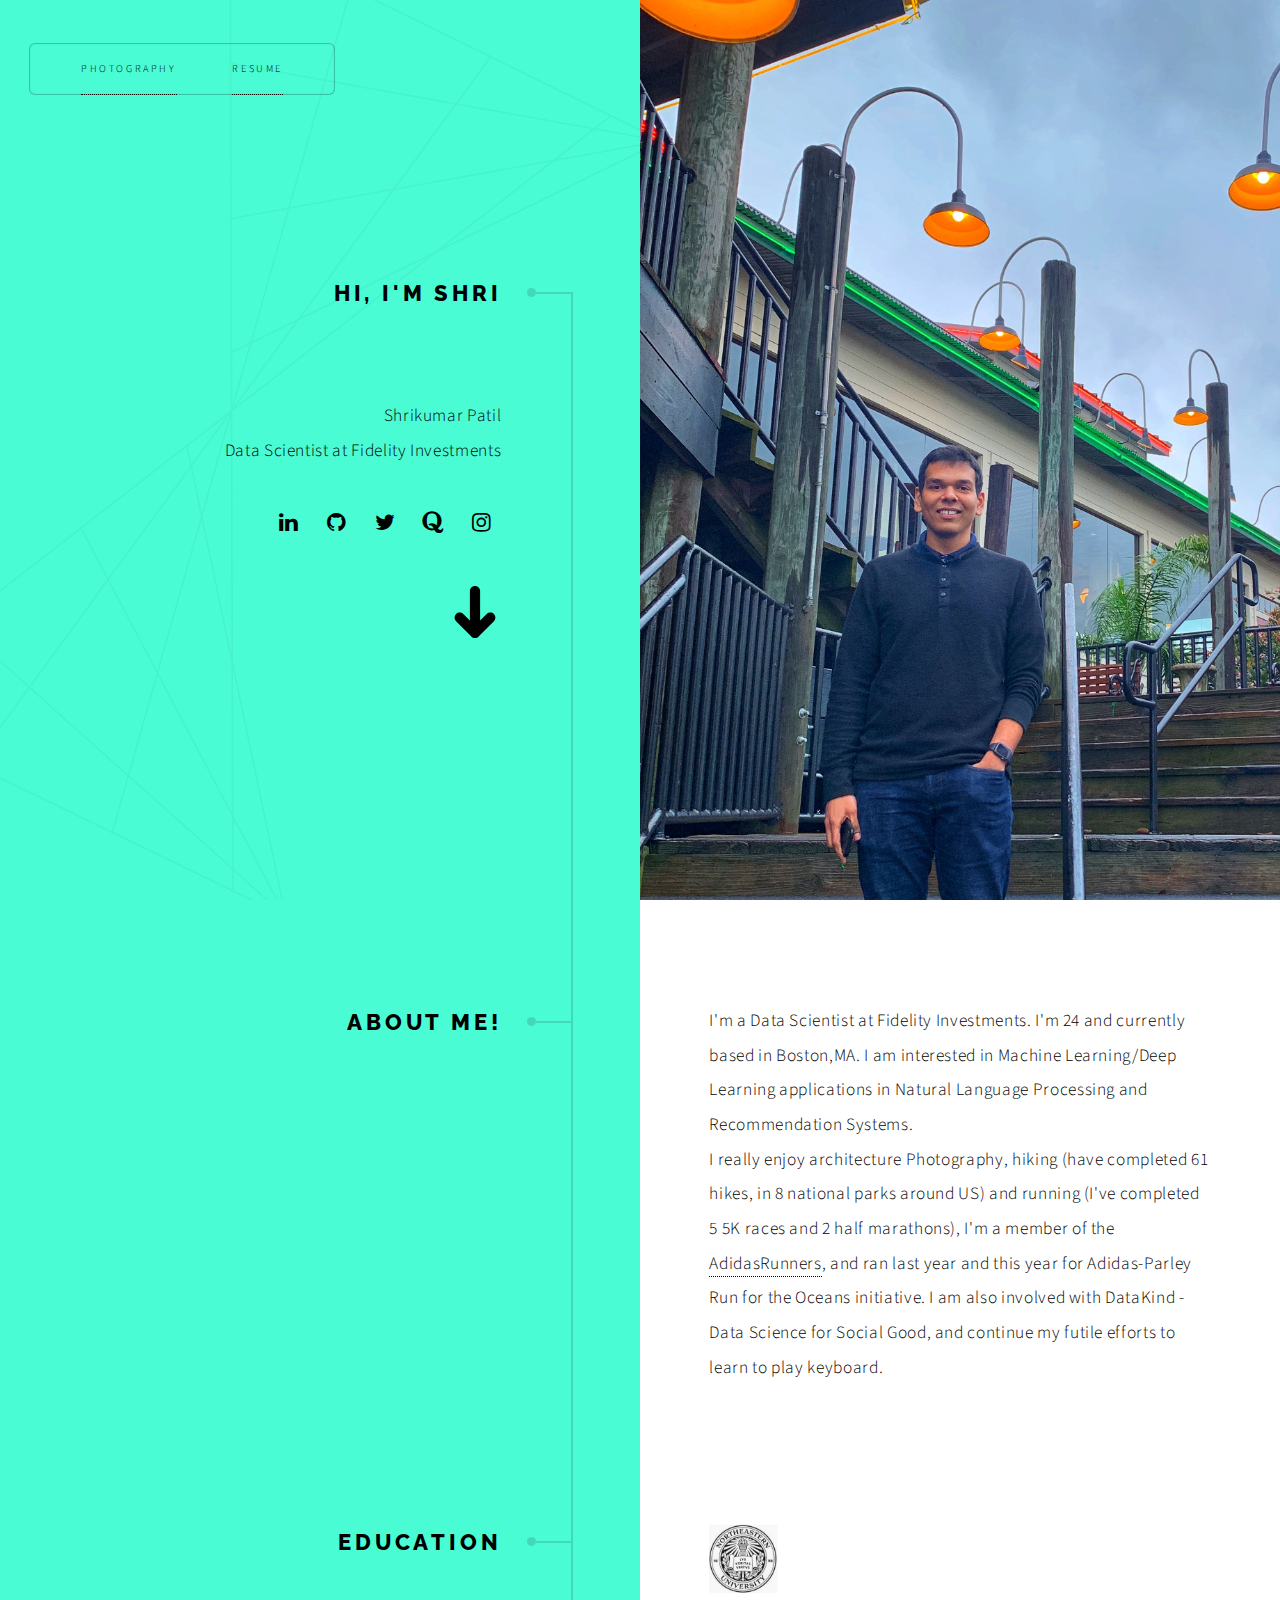
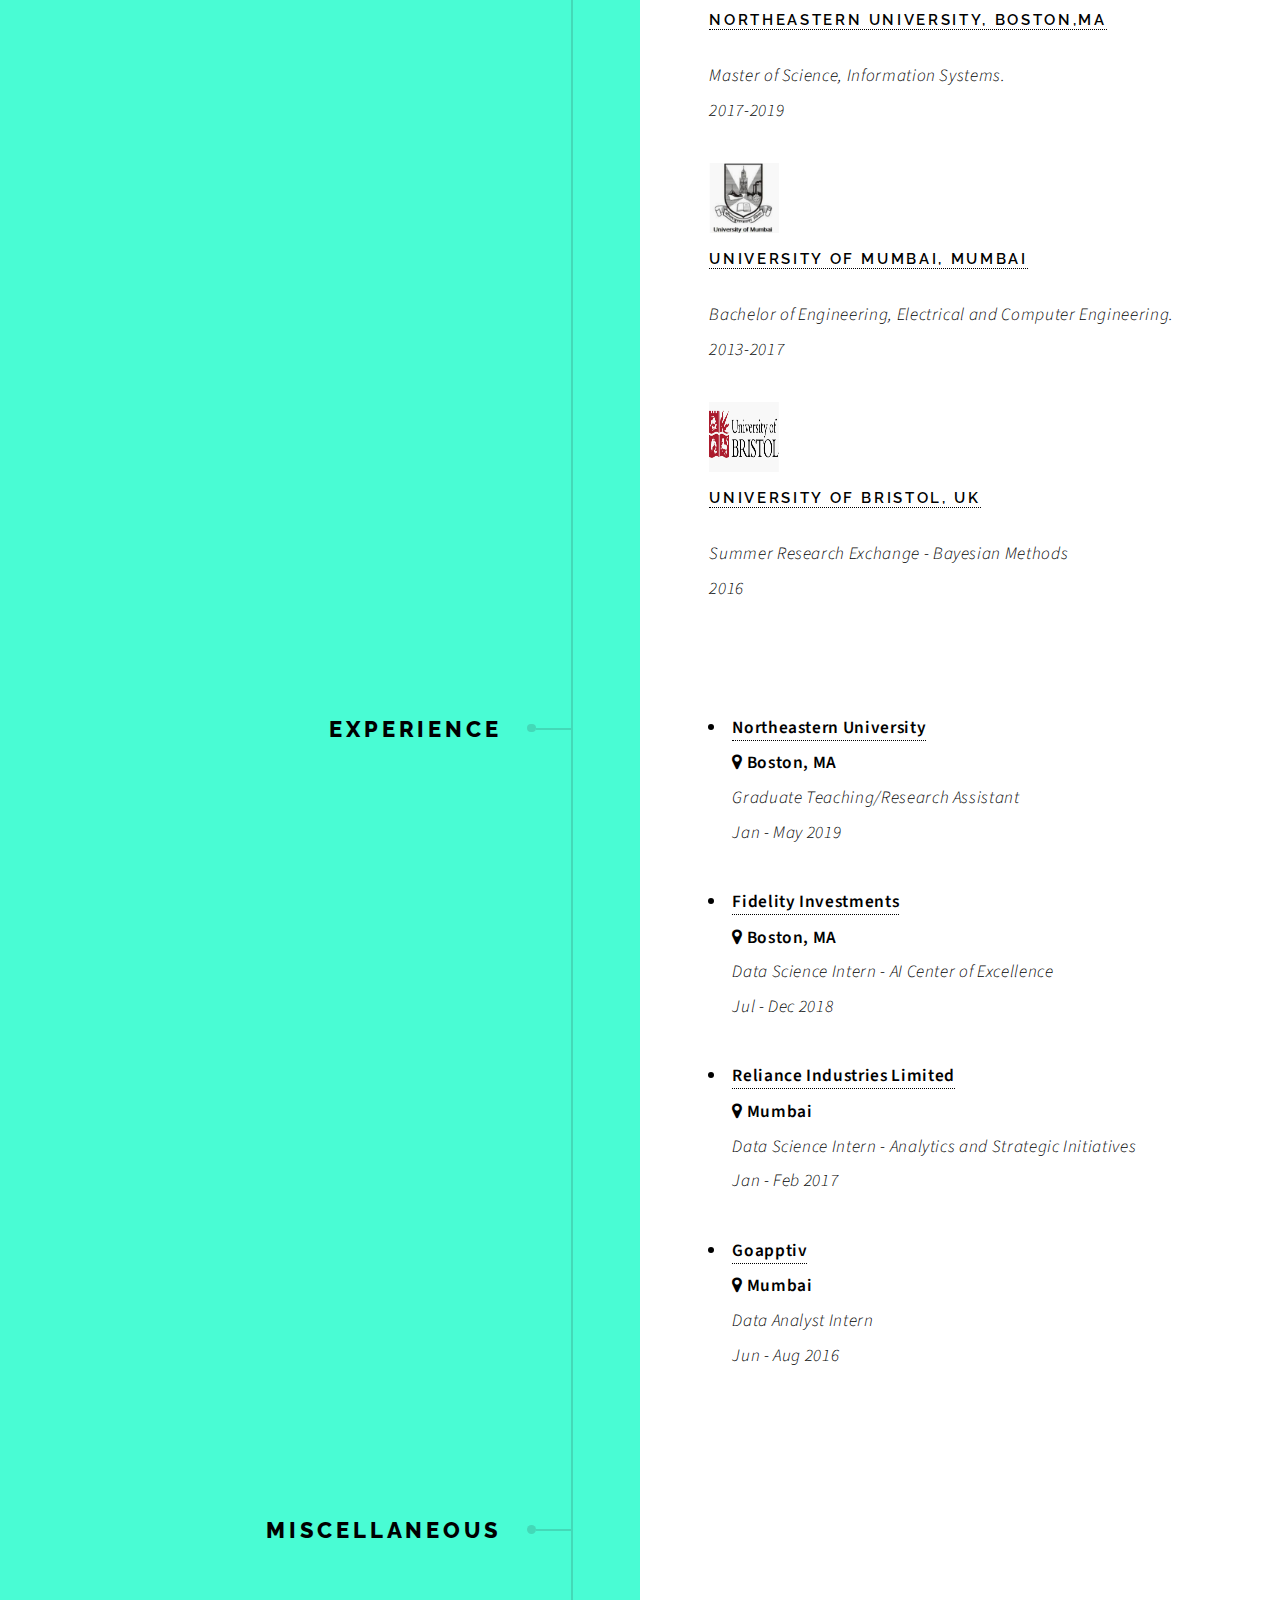
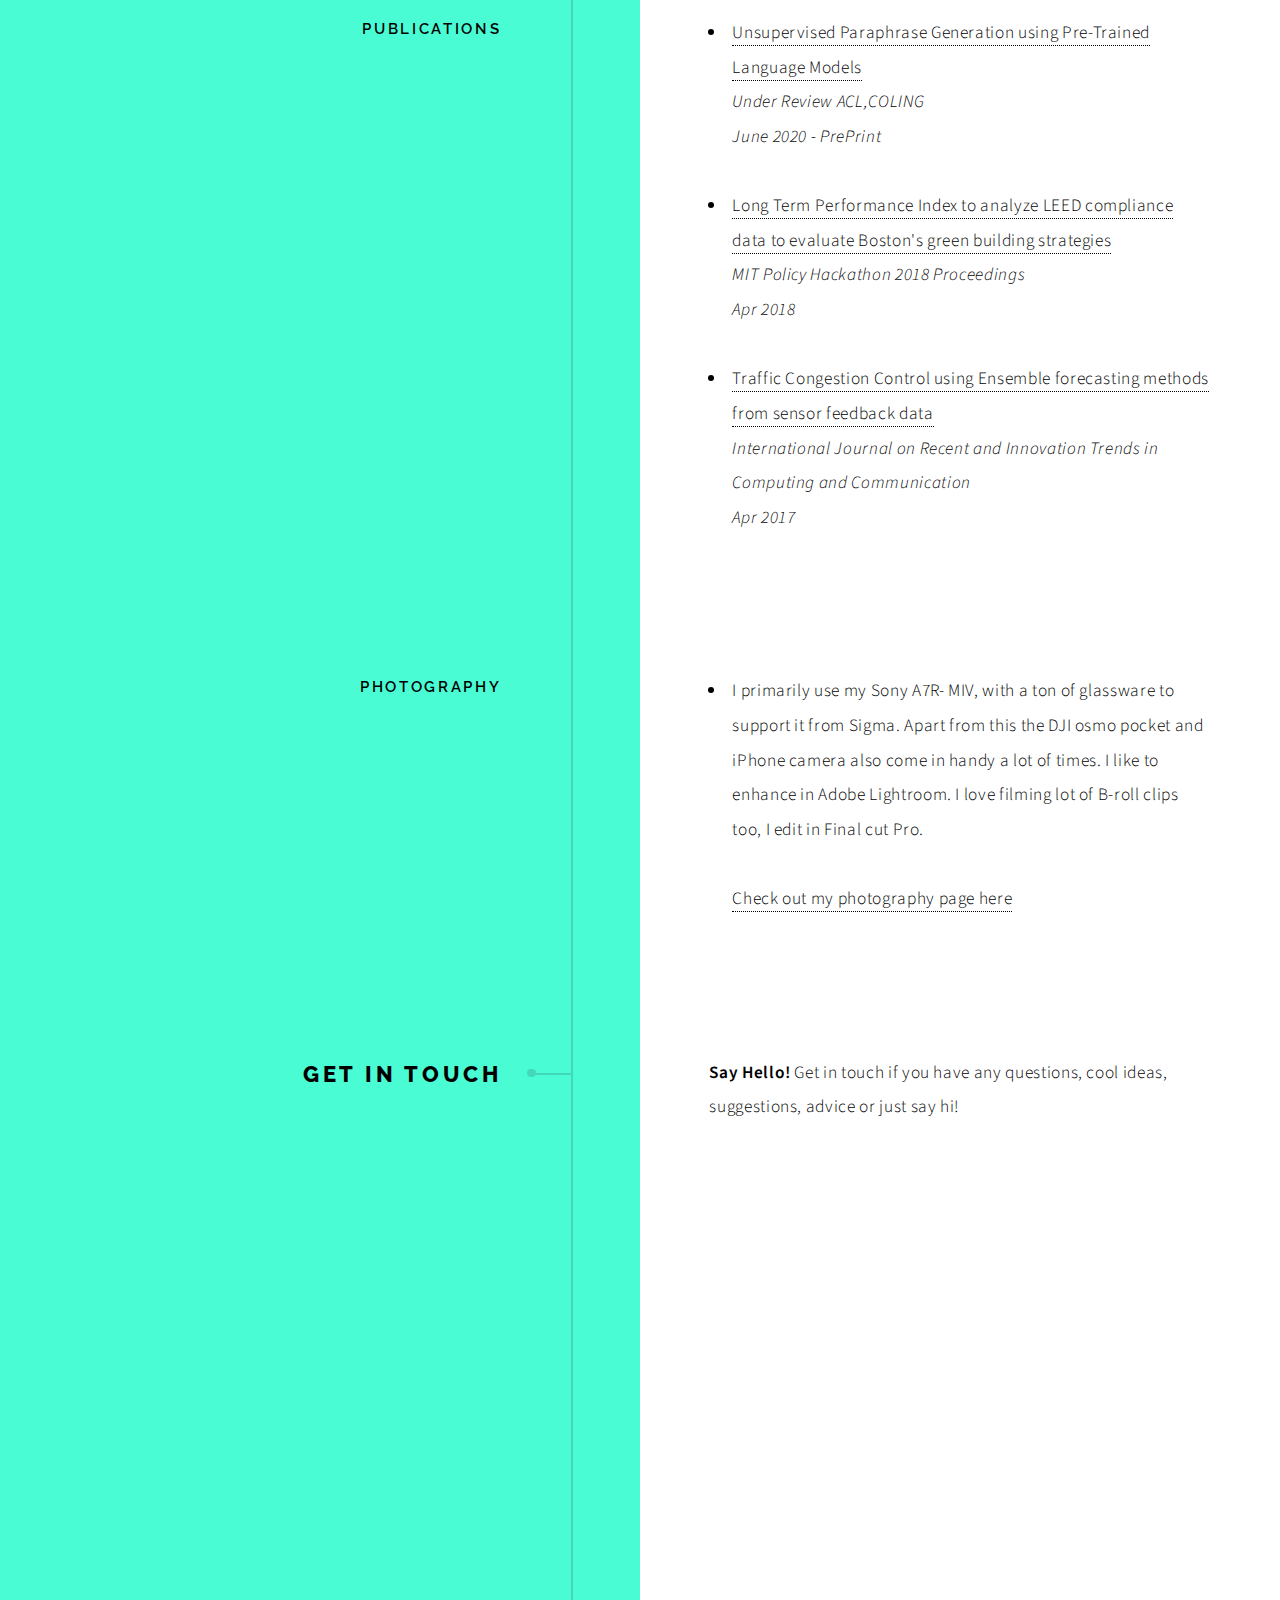
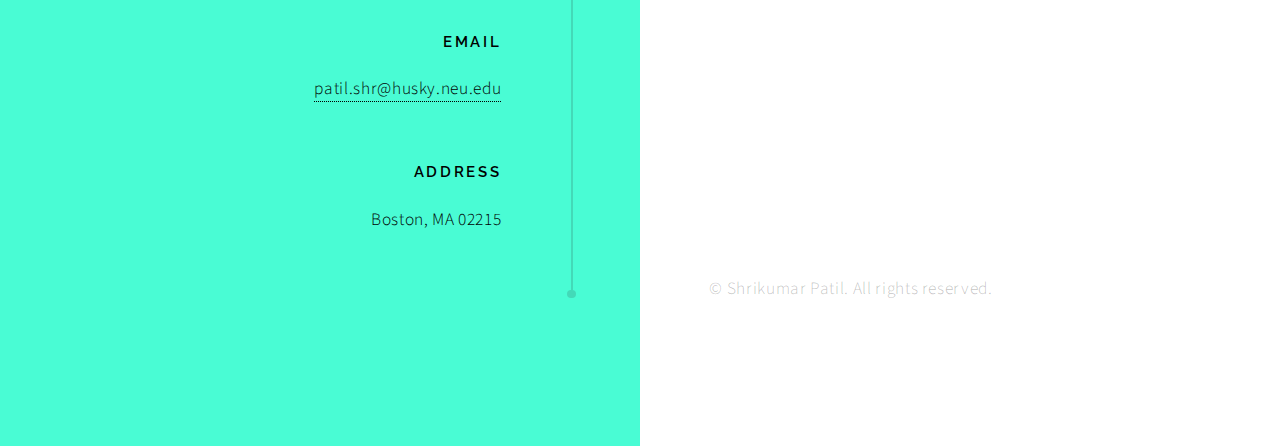
==== commit ab8d6e7e: "pubadd1620" ====
--- a/index.html
+++ b/index.html
@@ -68,7 +68,7 @@
 							<h2>About Me!</h2>
 						</header>
 						<div class="content">
-							<p>I'm a Data Scientist at Fidelity Investments. I'm 24 and currently based in Boston,MA. I am interested in Machine Learning/Deep Learning applications in Natural Language Processing and Recommendation Systems. <br> I really enjoy architecture Photography, hiking (have completed 61 hikes, in 8 national parks around US) and running (I've completed 5 5K races and 2 half marathons), I'm a member of the AdidasRunners Boston, and ran last year and this year for Adidas-Parley Run for the Oceans initiative. I am also involved with DataKind - Data Science for Social Good, and continue my futile efforts to learn to play keyboard.</p>
+							<p>I'm a Data Scientist at Fidelity Investments. I'm 24 and currently based in Boston,MA. I am interested in Machine Learning/Deep Learning applications in Natural Language Processing and Recommendation Systems. <br> I really enjoy architecture Photography, hiking (have completed 61 hikes, in 8 national parks around US) and running (I've completed 5 5K races and 2 half marathons), I'm a member of the <a href='https://adidasrunners.adidas.com/'>AdidasRunners</a>, and ran last year and this year for Adidas-Parley Run for the Oceans initiative. I am also involved with DataKind - Data Science for Social Good, and continue my futile efforts to learn to play keyboard.</p>
 						
 							
 							<!-- <ul class="actions">
@@ -171,6 +171,10 @@
 									</header>
 									<div class="content">
 												<ul>
+									<li>
+  									<a href="https://arxiv.org/abs/2006.05477"> Unsupervised Paraphrase Generation using Pre-Trained Language Models</a>
+  									<p><i>Under Review ACL,COLING <br> June 2020 - PrePrint</i></p>
+									</li>
 									<li>
   									<a> Long Term Performance Index to analyze LEED compliance data to evaluate Boston's green building strategies</a>
   									<p><i>MIT Policy Hackathon 2018 Proceedings <br> Apr 2018</i></p>
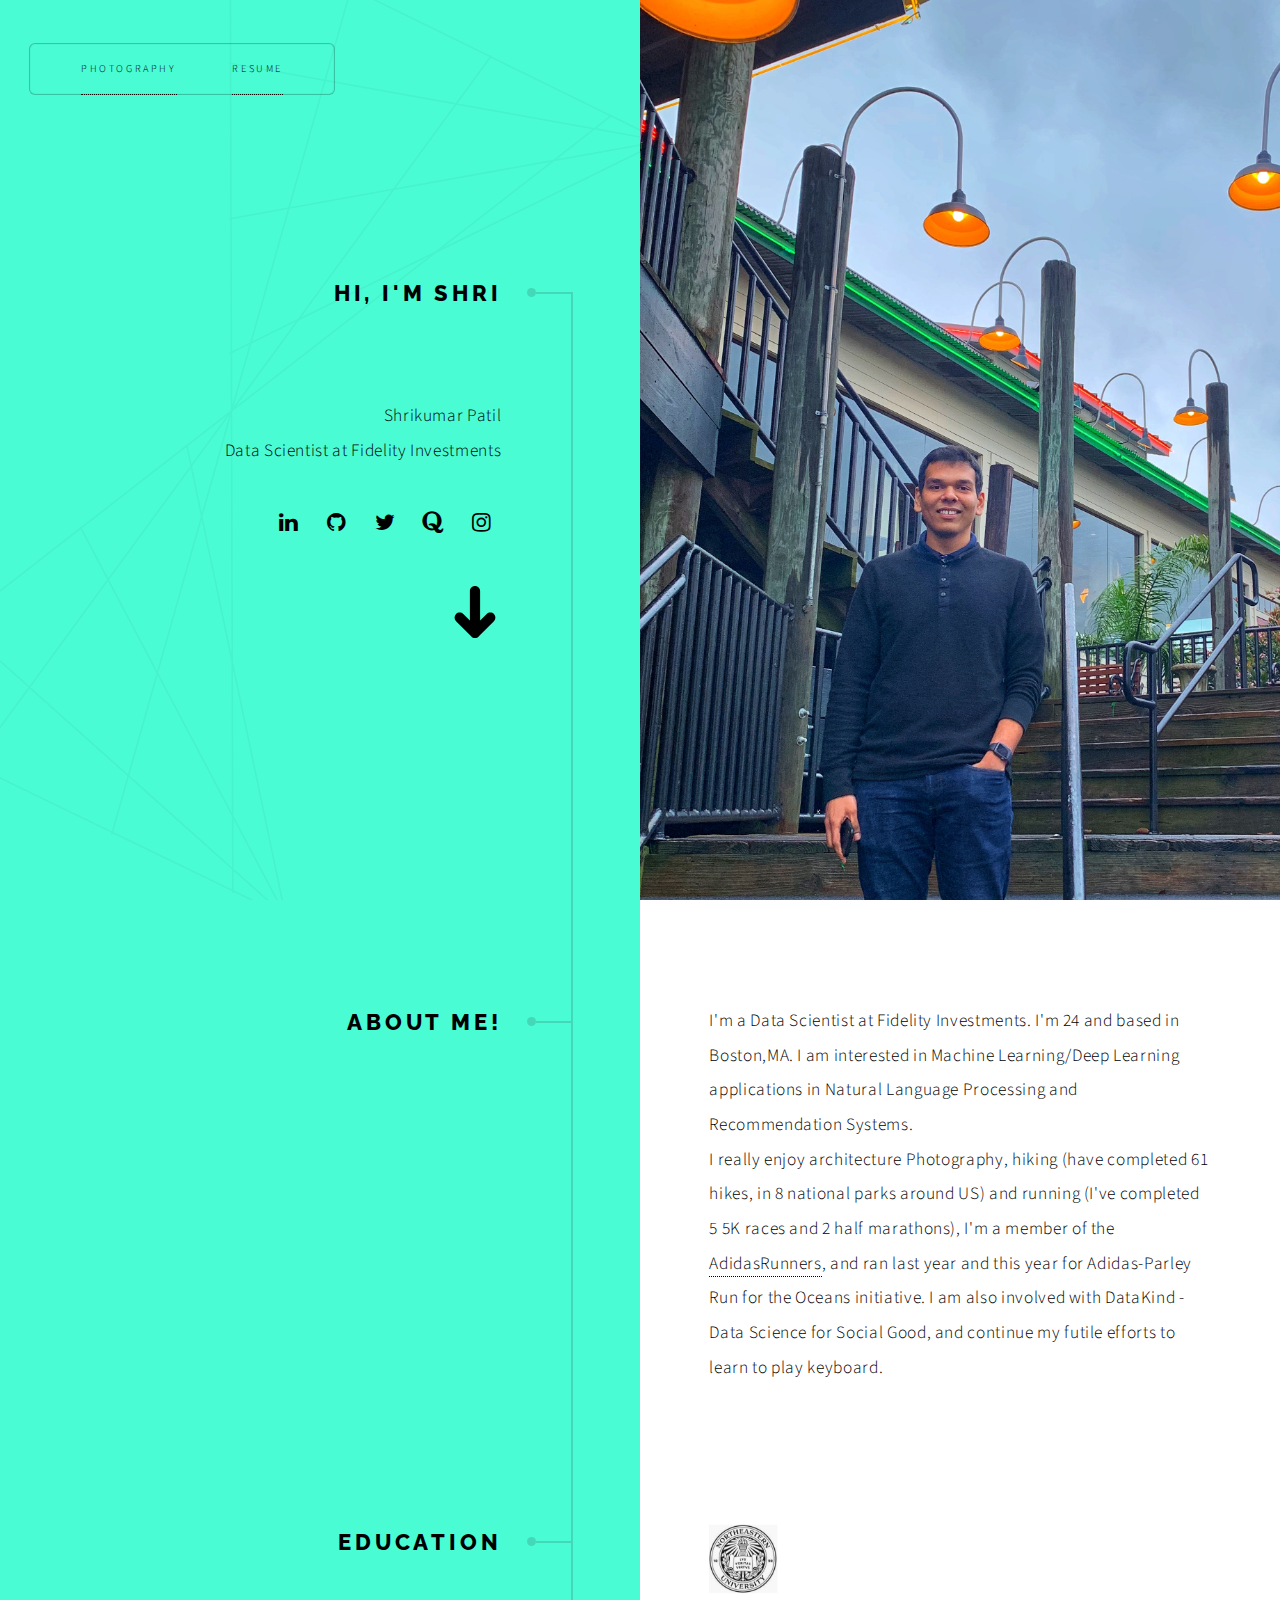
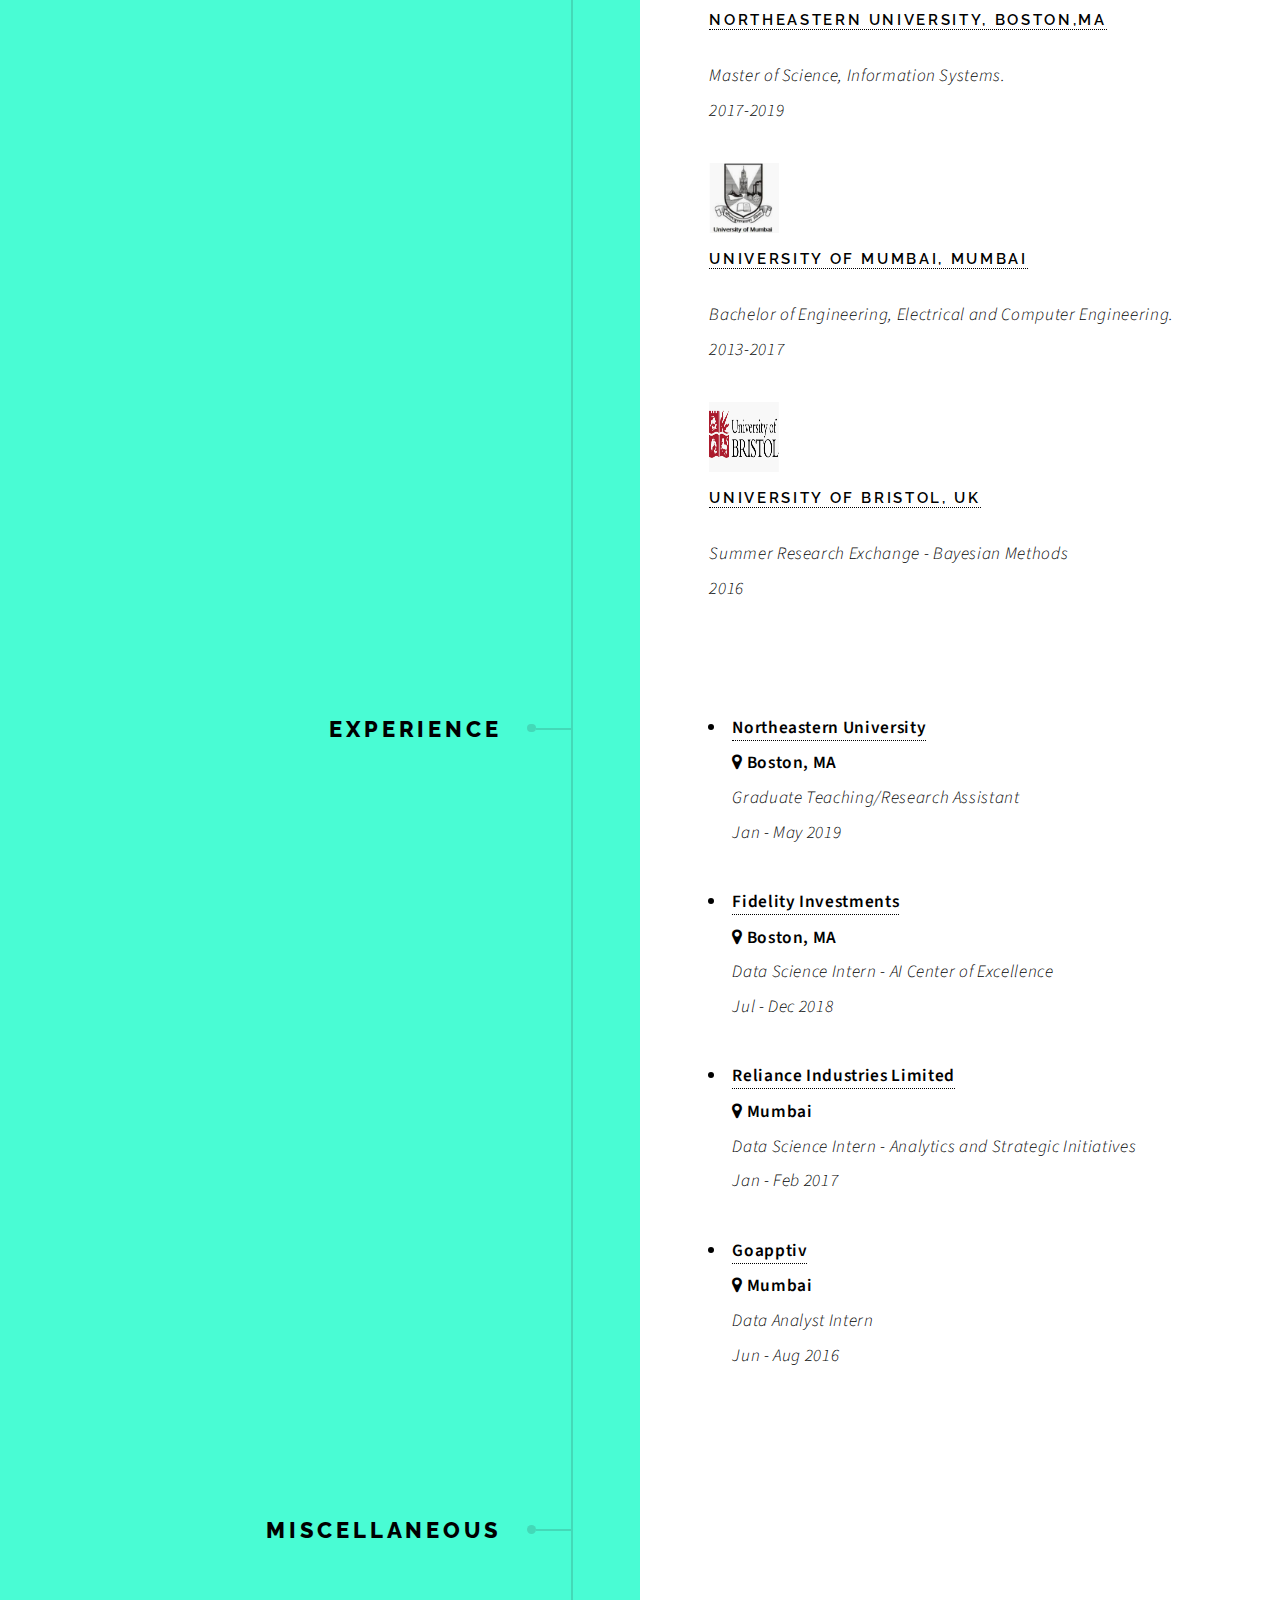
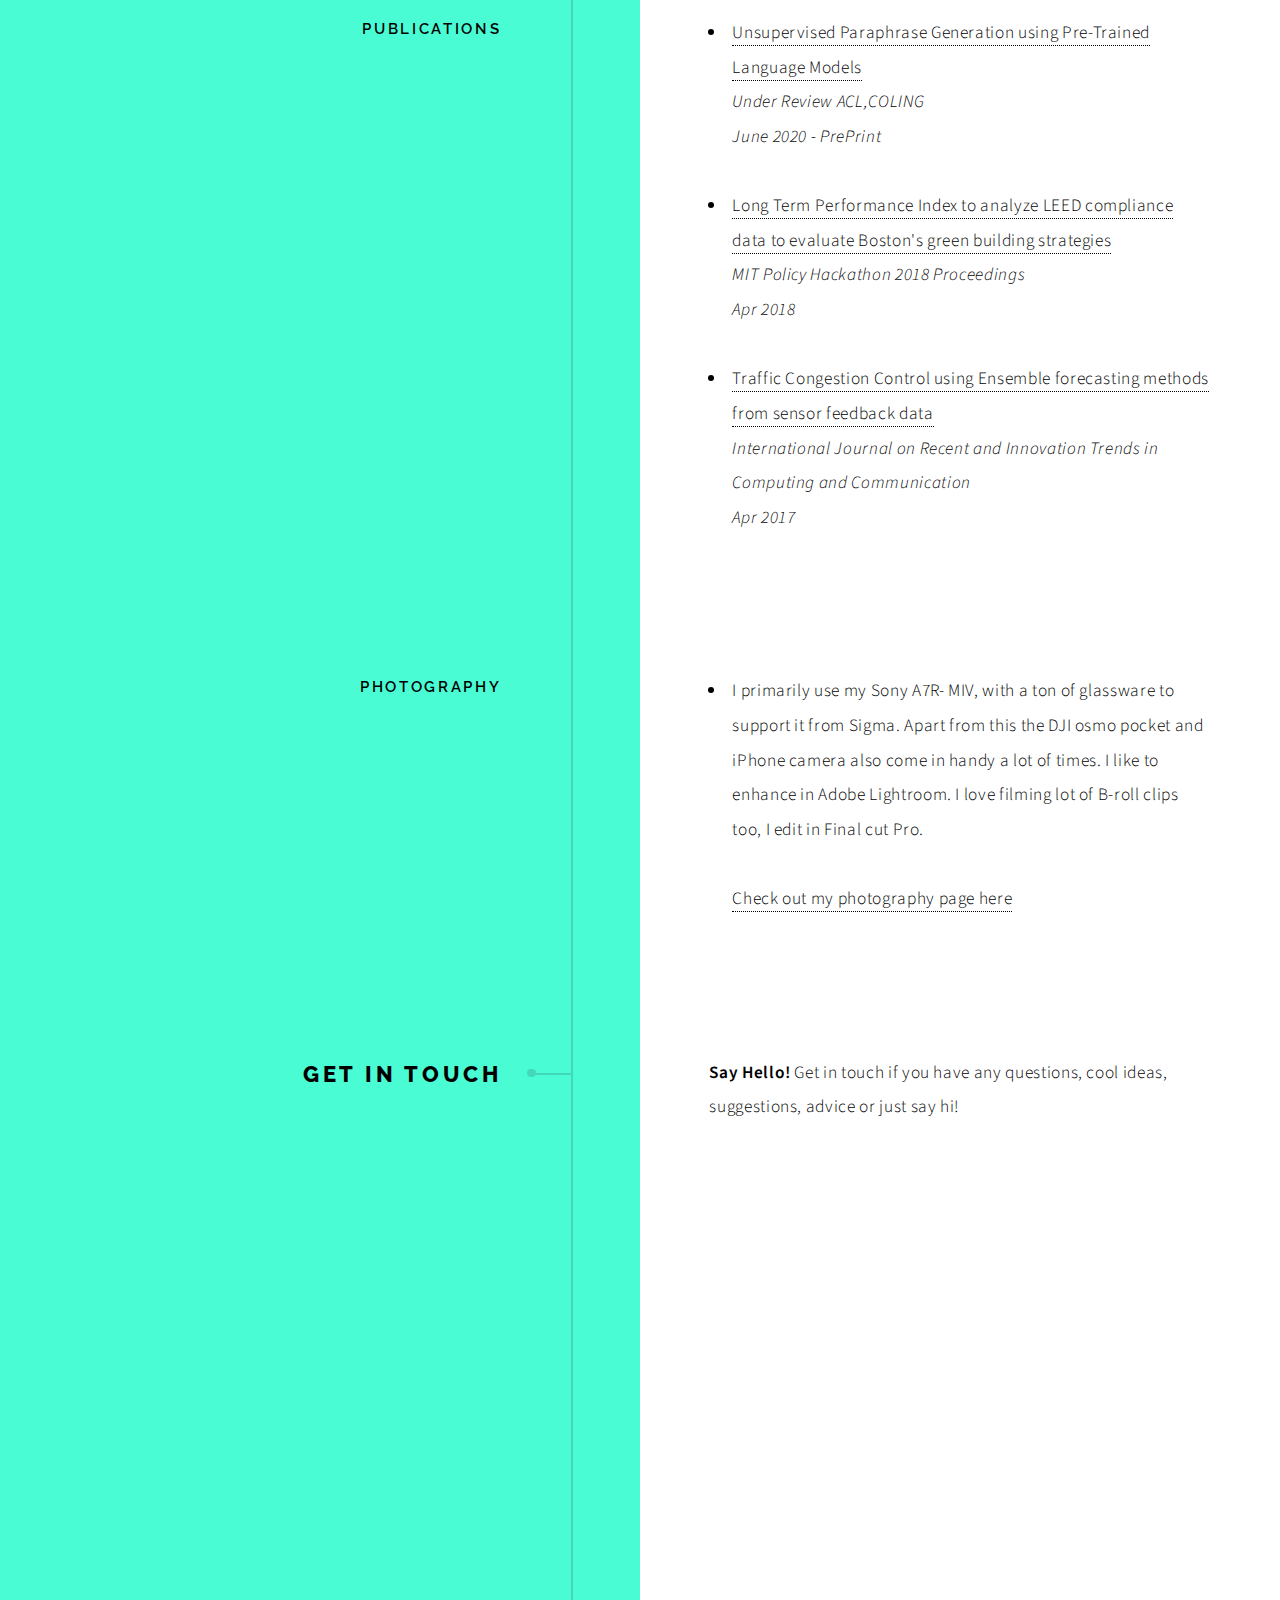
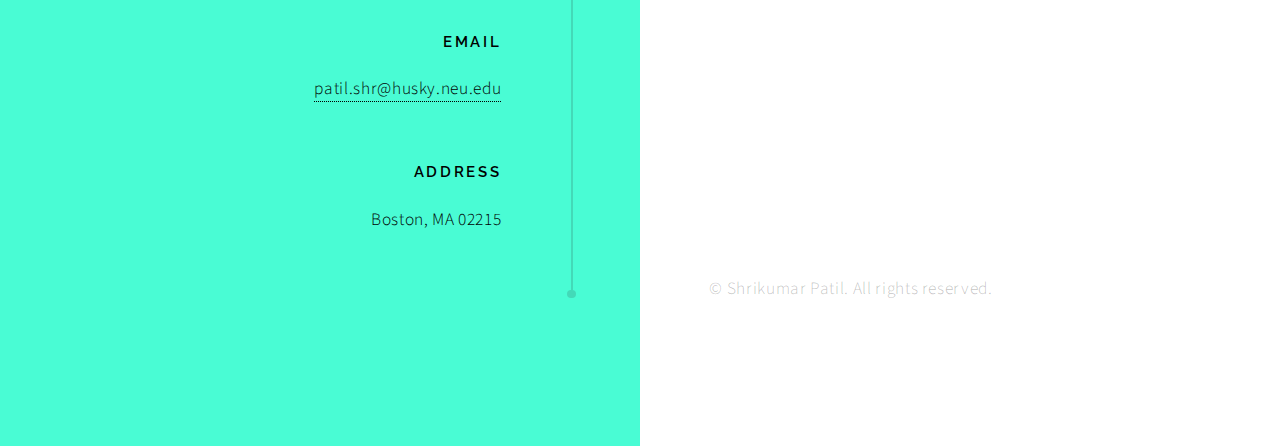
==== commit 51b766ed: "c2" ====
--- a/index.html
+++ b/index.html
@@ -6,7 +6,7 @@
 -->
 <html>
 	<head>
-		<title>Shrikumar Patil</title>
+		<title>Shri Patil</title>
 		<meta charset="utf-8" />
 		<meta name="viewport" content="width=device-width, initial-scale=1, user-scalable=no" />
 		<meta name="description" content="" />
@@ -68,7 +68,7 @@
 							<h2>About Me!</h2>
 						</header>
 						<div class="content">
-							<p>I'm a Data Scientist at Fidelity Investments. I'm 24 and currently based in Boston,MA. I am interested in Machine Learning/Deep Learning applications in Natural Language Processing and Recommendation Systems. <br> I really enjoy architecture Photography, hiking (have completed 61 hikes, in 8 national parks around US) and running (I've completed 5 5K races and 2 half marathons), I'm a member of the <a href='https://adidasrunners.adidas.com/'>AdidasRunners</a>, and ran last year and this year for Adidas-Parley Run for the Oceans initiative. I am also involved with DataKind - Data Science for Social Good, and continue my futile efforts to learn to play keyboard.</p>
+							<p>I'm a Data Scientist at Fidelity Investments. I'm 24 and based in Boston,MA. I am interested in Machine Learning/Deep Learning applications in Natural Language Processing and Recommendation Systems. <br> I really enjoy architecture Photography, hiking (have completed 61 hikes, in 8 national parks around US) and running (I've completed 5 5K races and 2 half marathons), I'm a member of the <a href='https://adidasrunners.adidas.com/'>AdidasRunners</a>, and ran last year and this year for Adidas-Parley Run for the Oceans initiative. I am also involved with DataKind - Data Science for Social Good, and continue my futile efforts to learn to play keyboard.</p>
 						
 							
 							<!-- <ul class="actions">
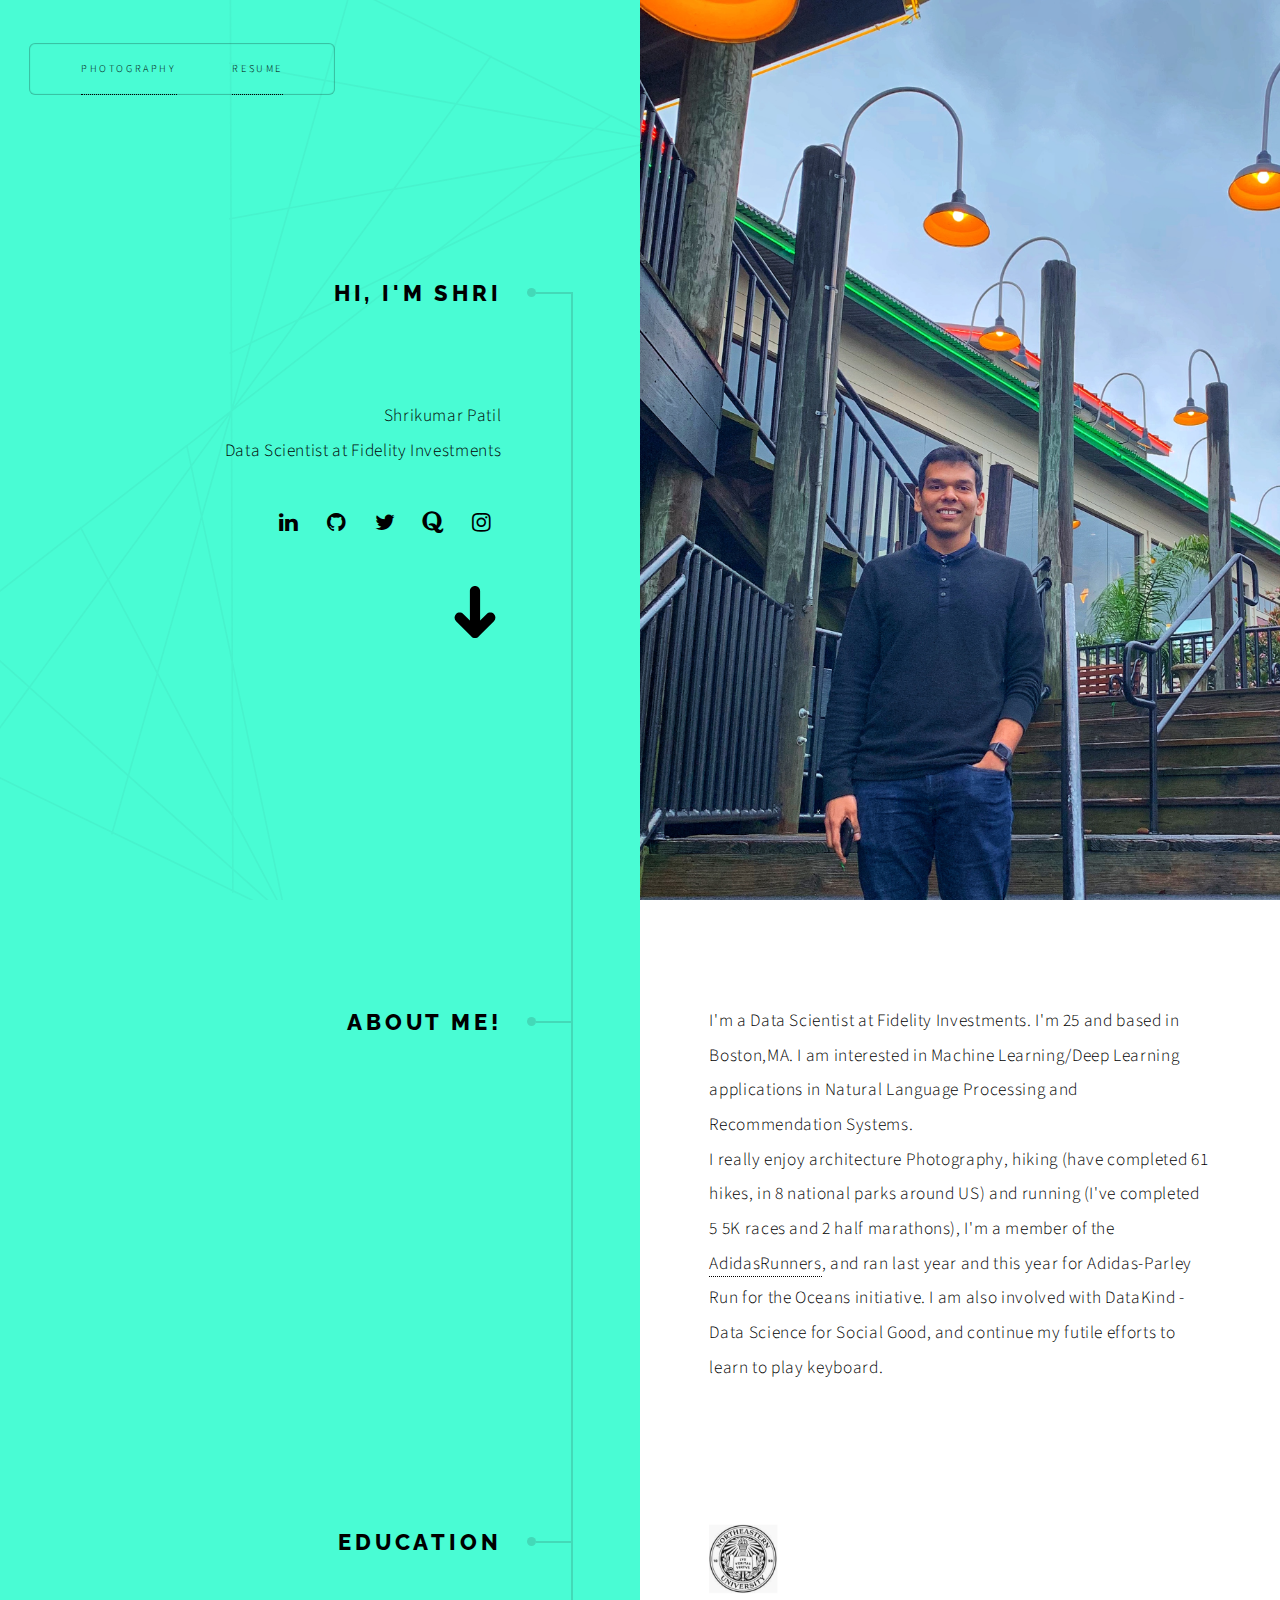
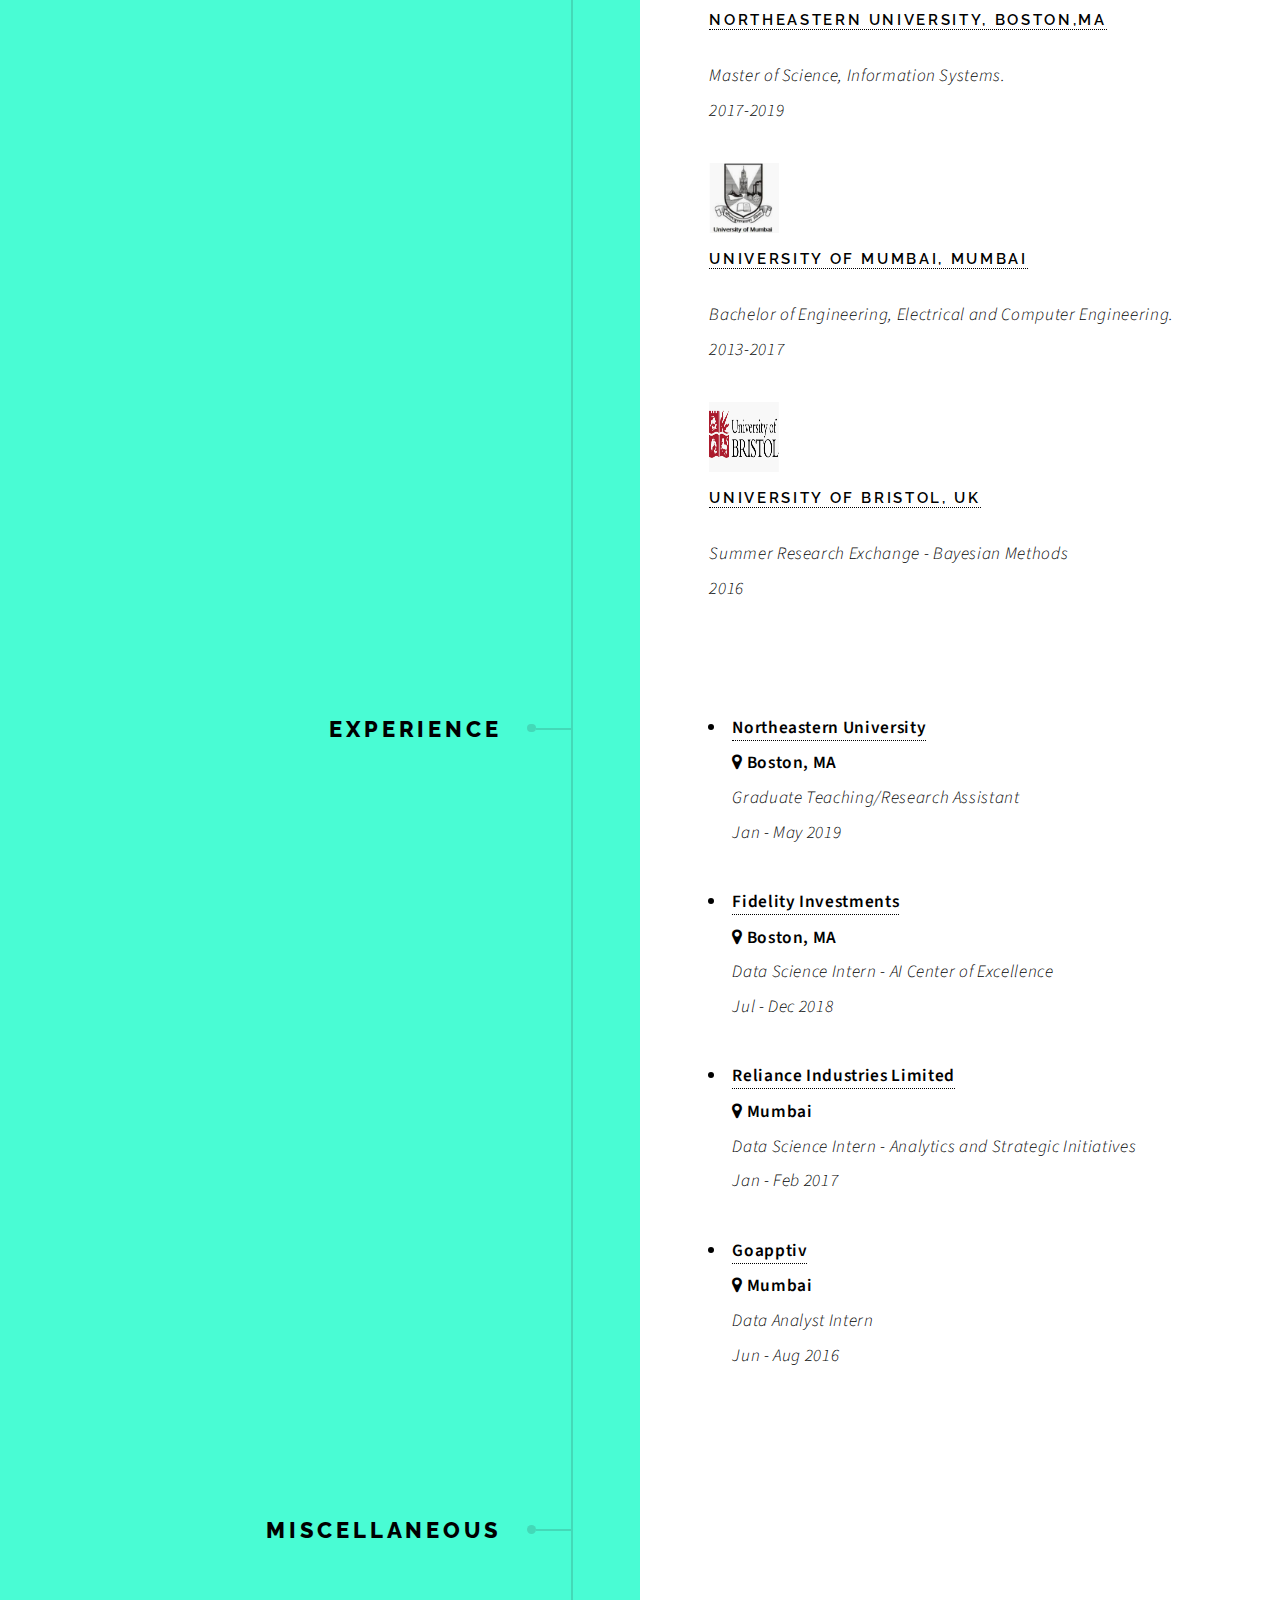
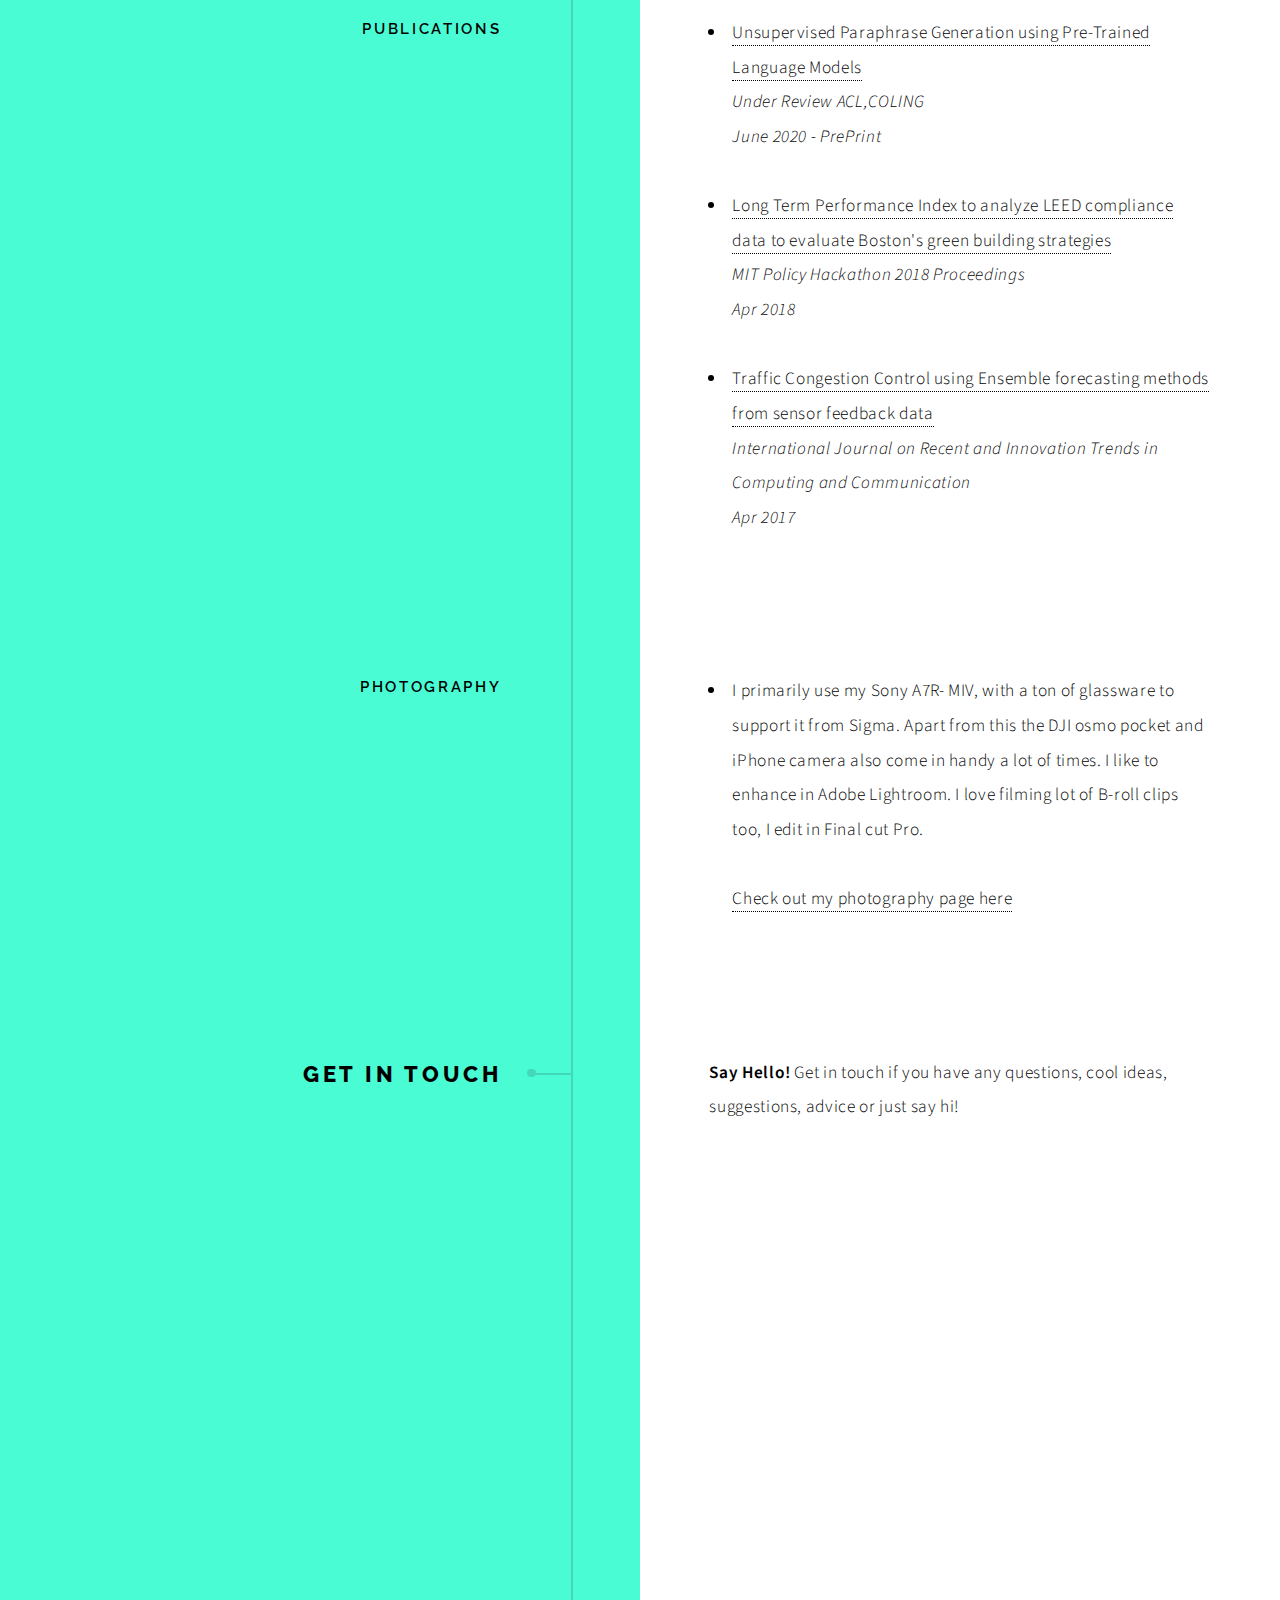
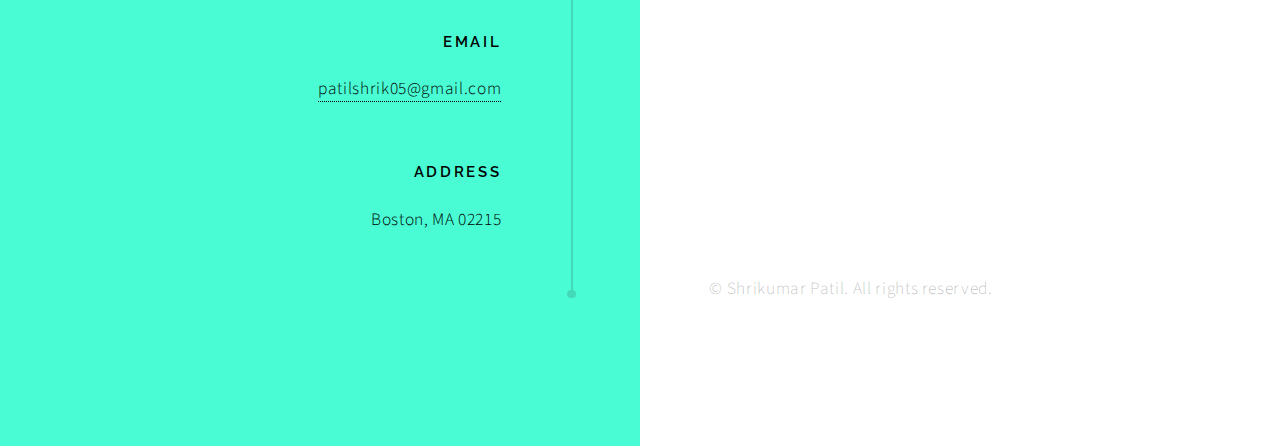
==== commit fd949bfe: "esc" ====
--- a/index.html
+++ b/index.html
@@ -68,7 +68,7 @@
 							<h2>About Me!</h2>
 						</header>
 						<div class="content">
-							<p>I'm a Data Scientist at Fidelity Investments. I'm 24 and based in Boston,MA. I am interested in Machine Learning/Deep Learning applications in Natural Language Processing and Recommendation Systems. <br> I really enjoy architecture Photography, hiking (have completed 61 hikes, in 8 national parks around US) and running (I've completed 5 5K races and 2 half marathons), I'm a member of the <a href='https://adidasrunners.adidas.com/'>AdidasRunners</a>, and ran last year and this year for Adidas-Parley Run for the Oceans initiative. I am also involved with DataKind - Data Science for Social Good, and continue my futile efforts to learn to play keyboard.</p>
+							<p>I'm a Data Scientist at Fidelity Investments. I'm 25 and based in Boston,MA. I am interested in Machine Learning/Deep Learning applications in Natural Language Processing and Recommendation Systems. <br> I really enjoy architecture Photography, hiking (have completed 61 hikes, in 8 national parks around US) and running (I've completed 5 5K races and 2 half marathons), I'm a member of the <a href='https://adidasrunners.adidas.com/'>AdidasRunners</a>, and ran last year and this year for Adidas-Parley Run for the Oceans initiative. I am also involved with DataKind - Data Science for Social Good, and continue my futile efforts to learn to play keyboard.</p>
 						
 							
 							<!-- <ul class="actions">
@@ -253,7 +253,7 @@
 							<ul class="items">
 								<li>
 									<h3>Email</h3>
-									<a href="mailto:patil.shr@husky.neu.edu">patil.shr@husky.neu.edu</a>
+									<a href="mailto:patilshrik05@gmail.com">patilshrik05@gmail.com</a>
 								</li>
 								<li>
 									<h3>Address</h3>
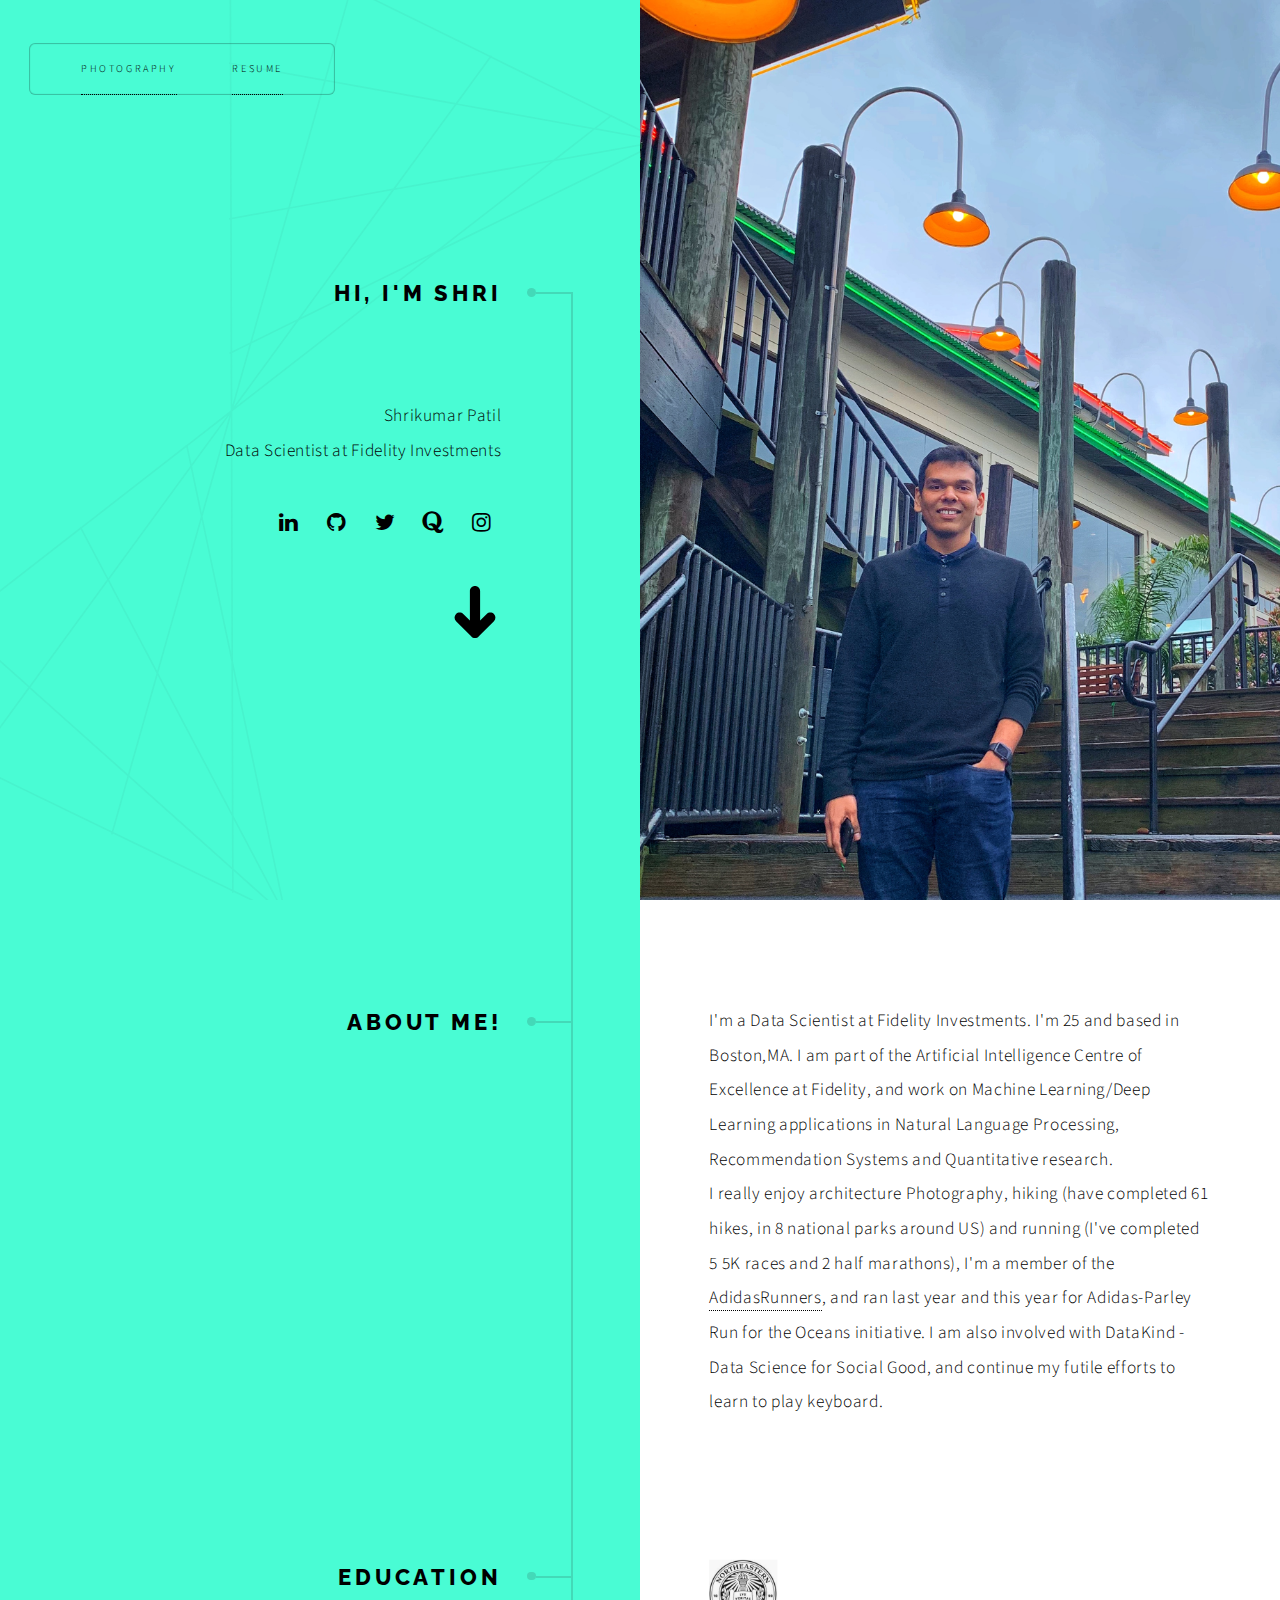
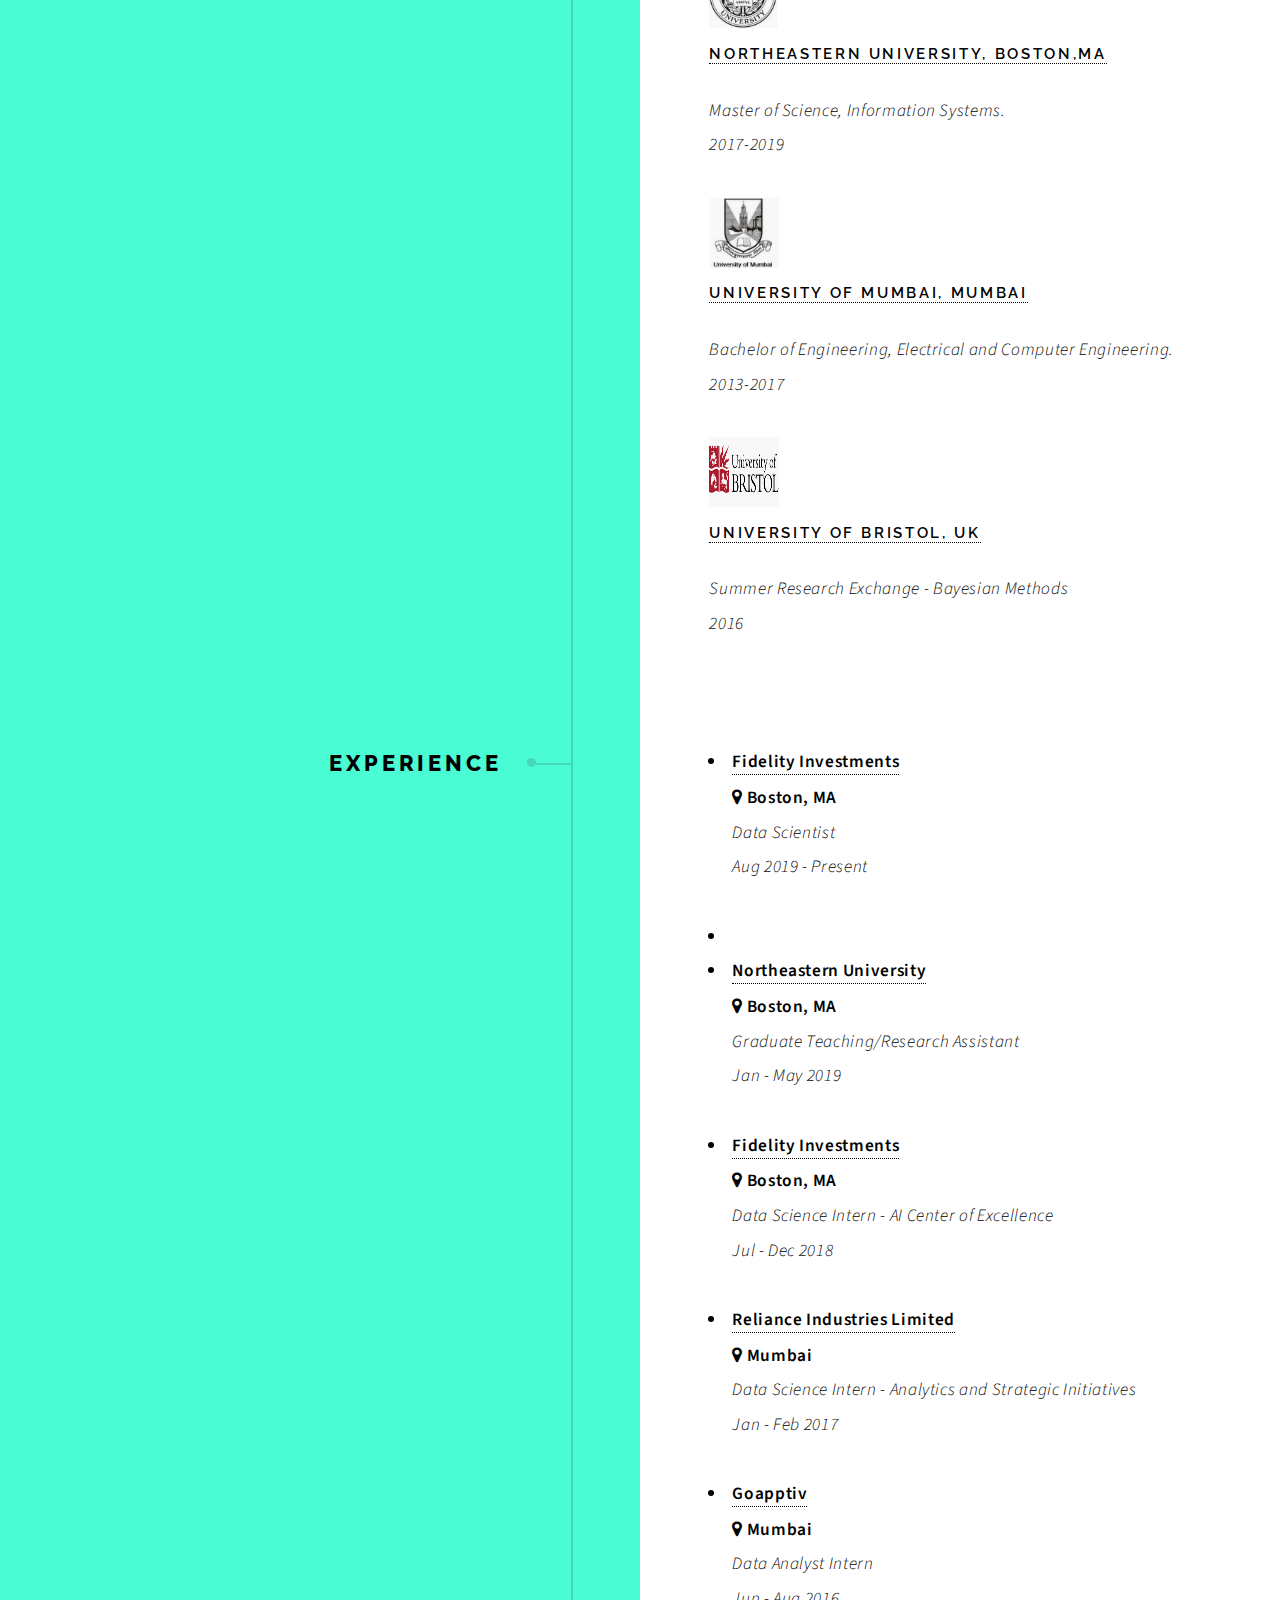
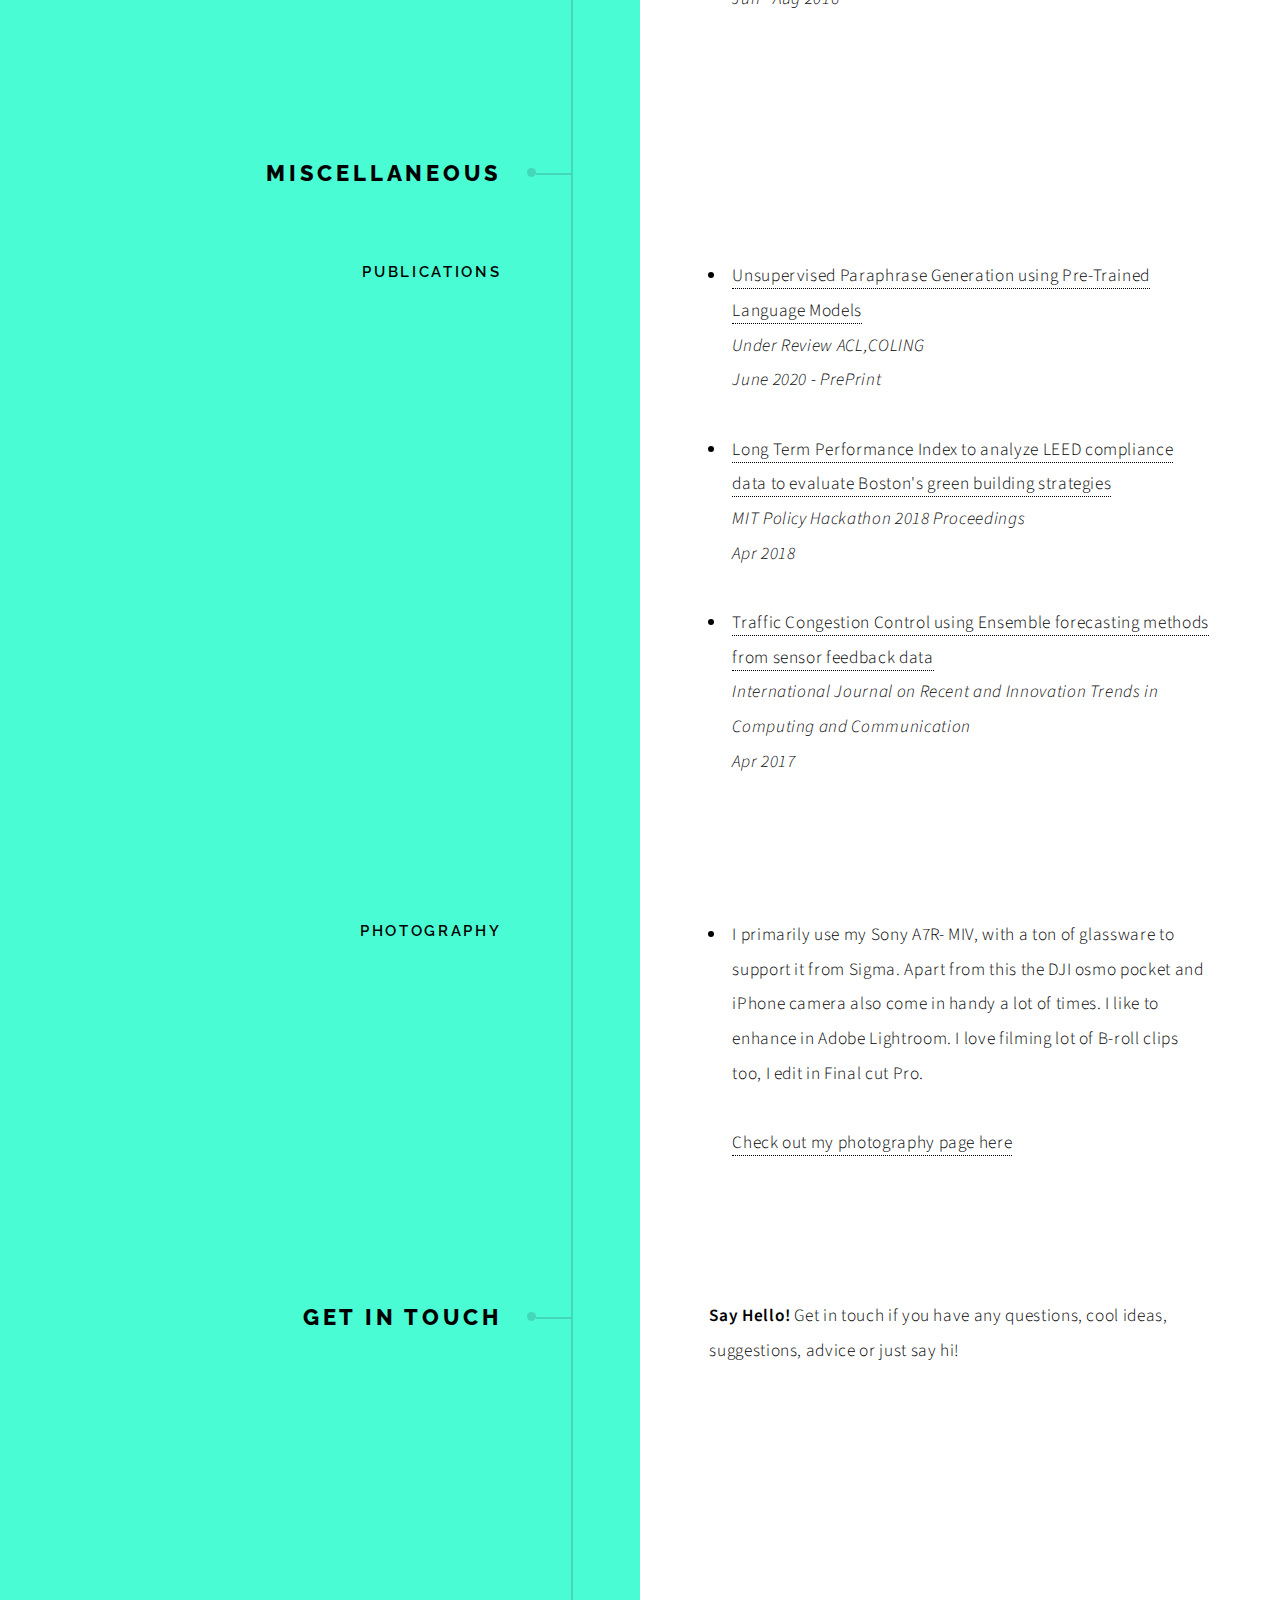
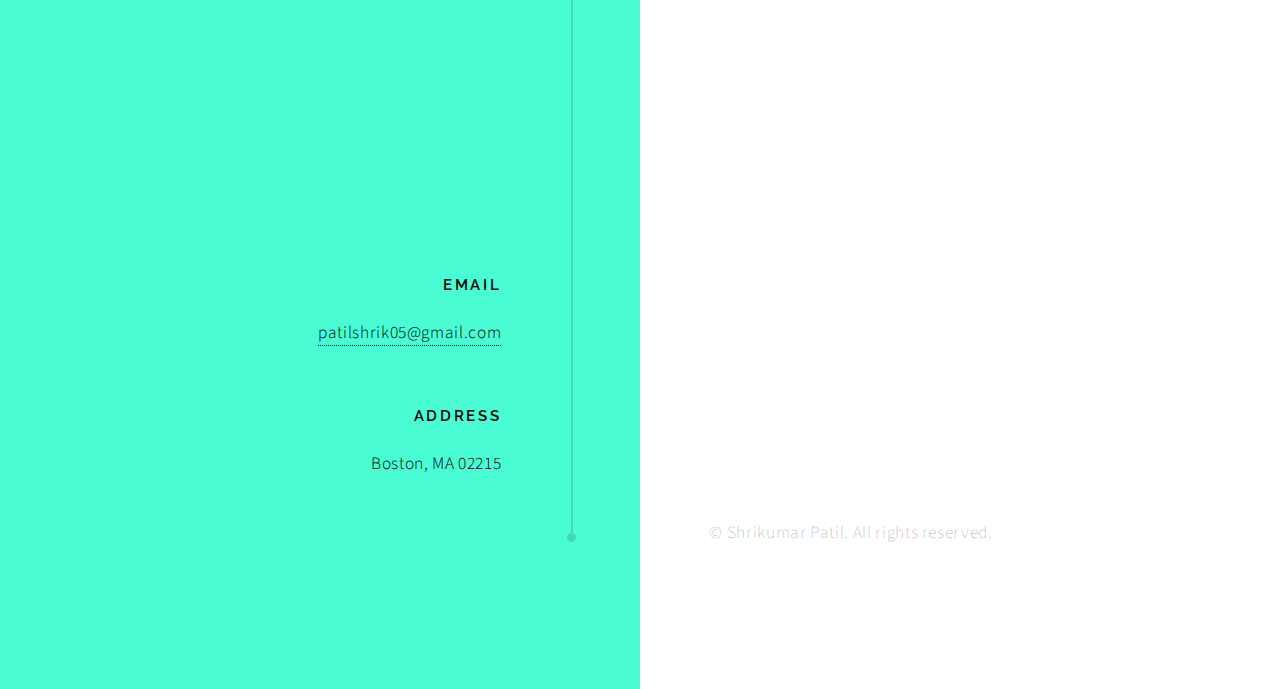
==== commit 4ff41492: "esc2" ====
--- a/index.html
+++ b/index.html
@@ -68,7 +68,8 @@
 							<h2>About Me!</h2>
 						</header>
 						<div class="content">
-							<p>I'm a Data Scientist at Fidelity Investments. I'm 25 and based in Boston,MA. I am interested in Machine Learning/Deep Learning applications in Natural Language Processing and Recommendation Systems. <br> I really enjoy architecture Photography, hiking (have completed 61 hikes, in 8 national parks around US) and running (I've completed 5 5K races and 2 half marathons), I'm a member of the <a href='https://adidasrunners.adidas.com/'>AdidasRunners</a>, and ran last year and this year for Adidas-Parley Run for the Oceans initiative. I am also involved with DataKind - Data Science for Social Good, and continue my futile efforts to learn to play keyboard.</p>
+							<p>I'm a Data Scientist at Fidelity Investments. I'm 25 and based in Boston,MA. I am part of the Artificial Intelligence Centre of Excellence at Fidelity, and work on Machine Learning/Deep Learning applications in Natural Language Processing, Recommendation Systems and Quantitative research.
+							<br> I really enjoy architecture Photography, hiking (have completed 61 hikes, in 8 national parks around US) and running (I've completed 5 5K races and 2 half marathons), I'm a member of the <a href='https://adidasrunners.adidas.com/'>AdidasRunners</a>, and ran last year and this year for Adidas-Parley Run for the Oceans initiative. I am also involved with DataKind - Data Science for Social Good, and continue my futile efforts to learn to play keyboard.</p>
 						
 							
 							<!-- <ul class="actions">
@@ -118,6 +119,11 @@
 							
 							<div class="content">
 								<ul>
+									<li>
+  									<strong><a href="https://www.fidelity.com/">Fidelity Investments</a><p class="icon fa-map-marker"> Boston, MA</strong><br>
+  									<i>Data Scientist<br>  Aug 2019 - Present</i></p>
+									</li>
+									<li>
 									<li>
   									<strong><a href="http://www.northeastern.edu/">Northeastern University</a><p class="icon fa-map-marker"> Boston, MA </strong><br>
   									<i>Graduate Teaching/Research Assistant<br>  Jan - May 2019</i></p>
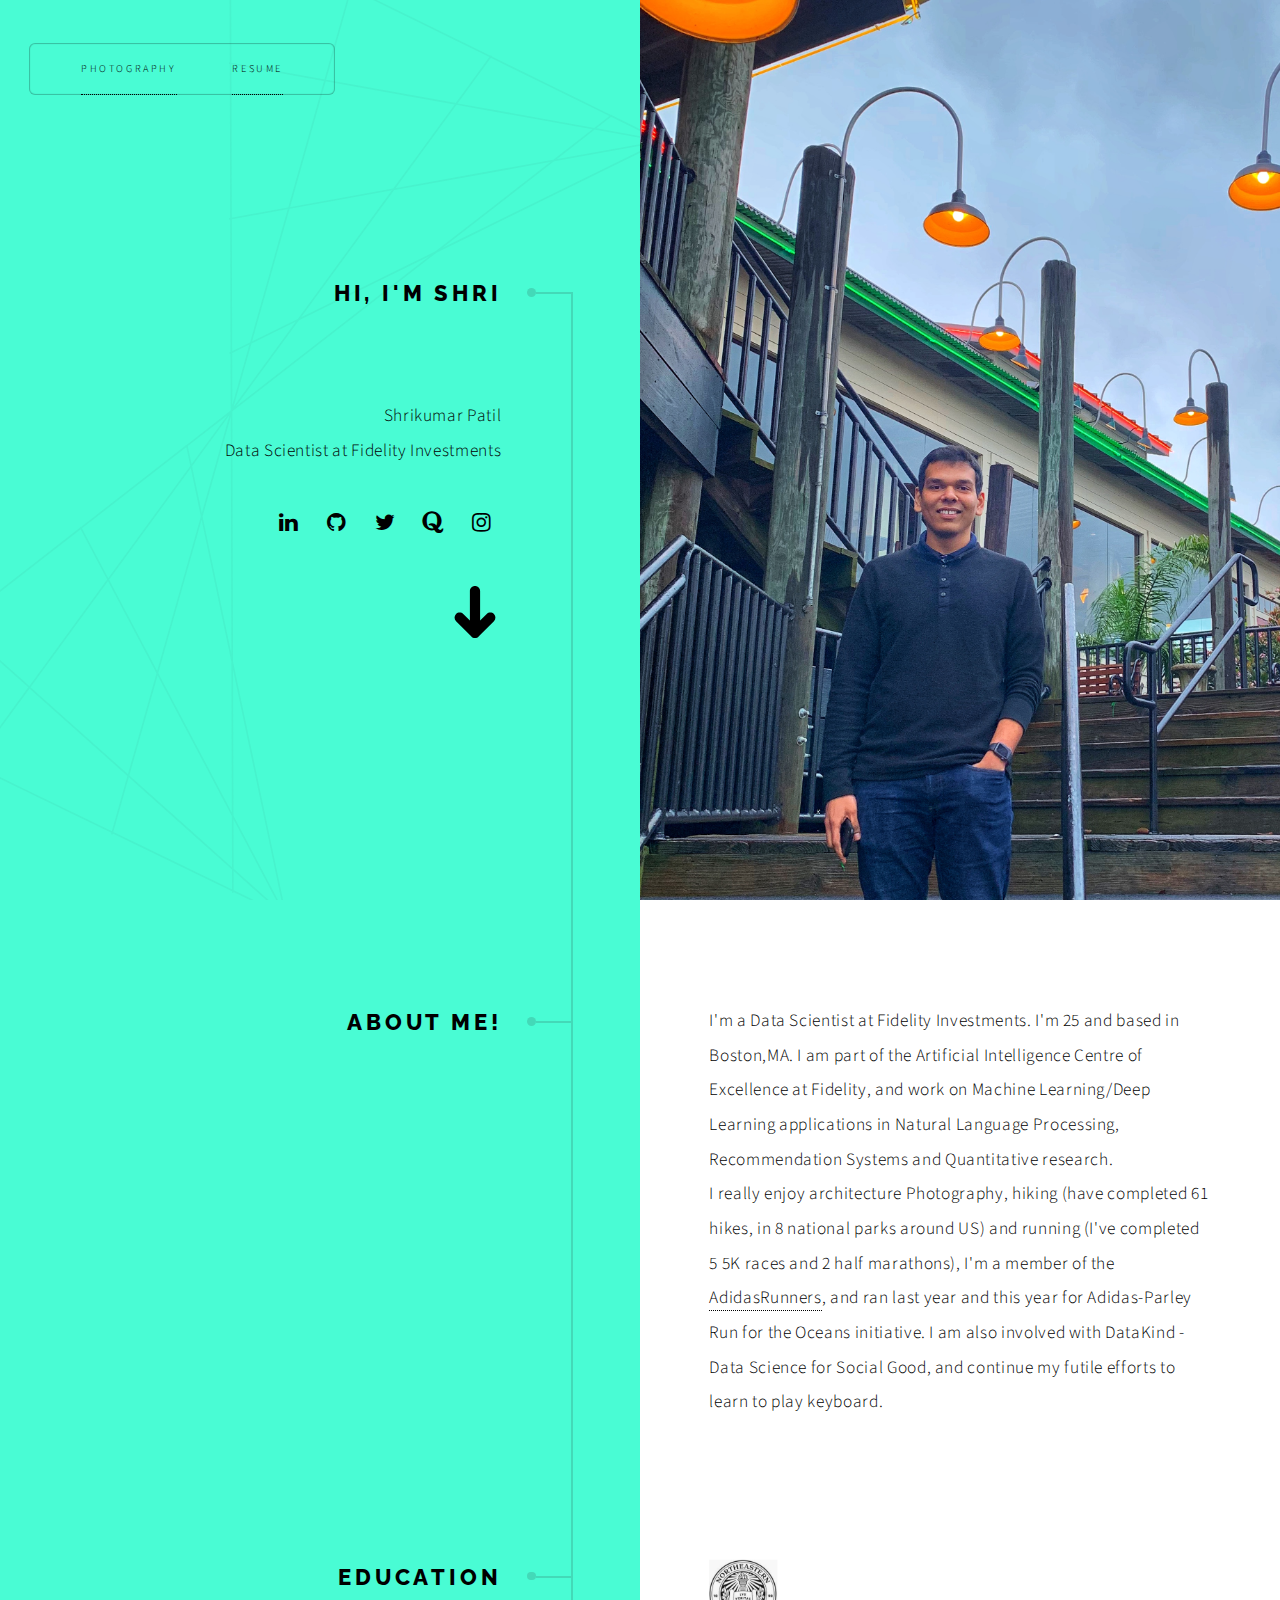
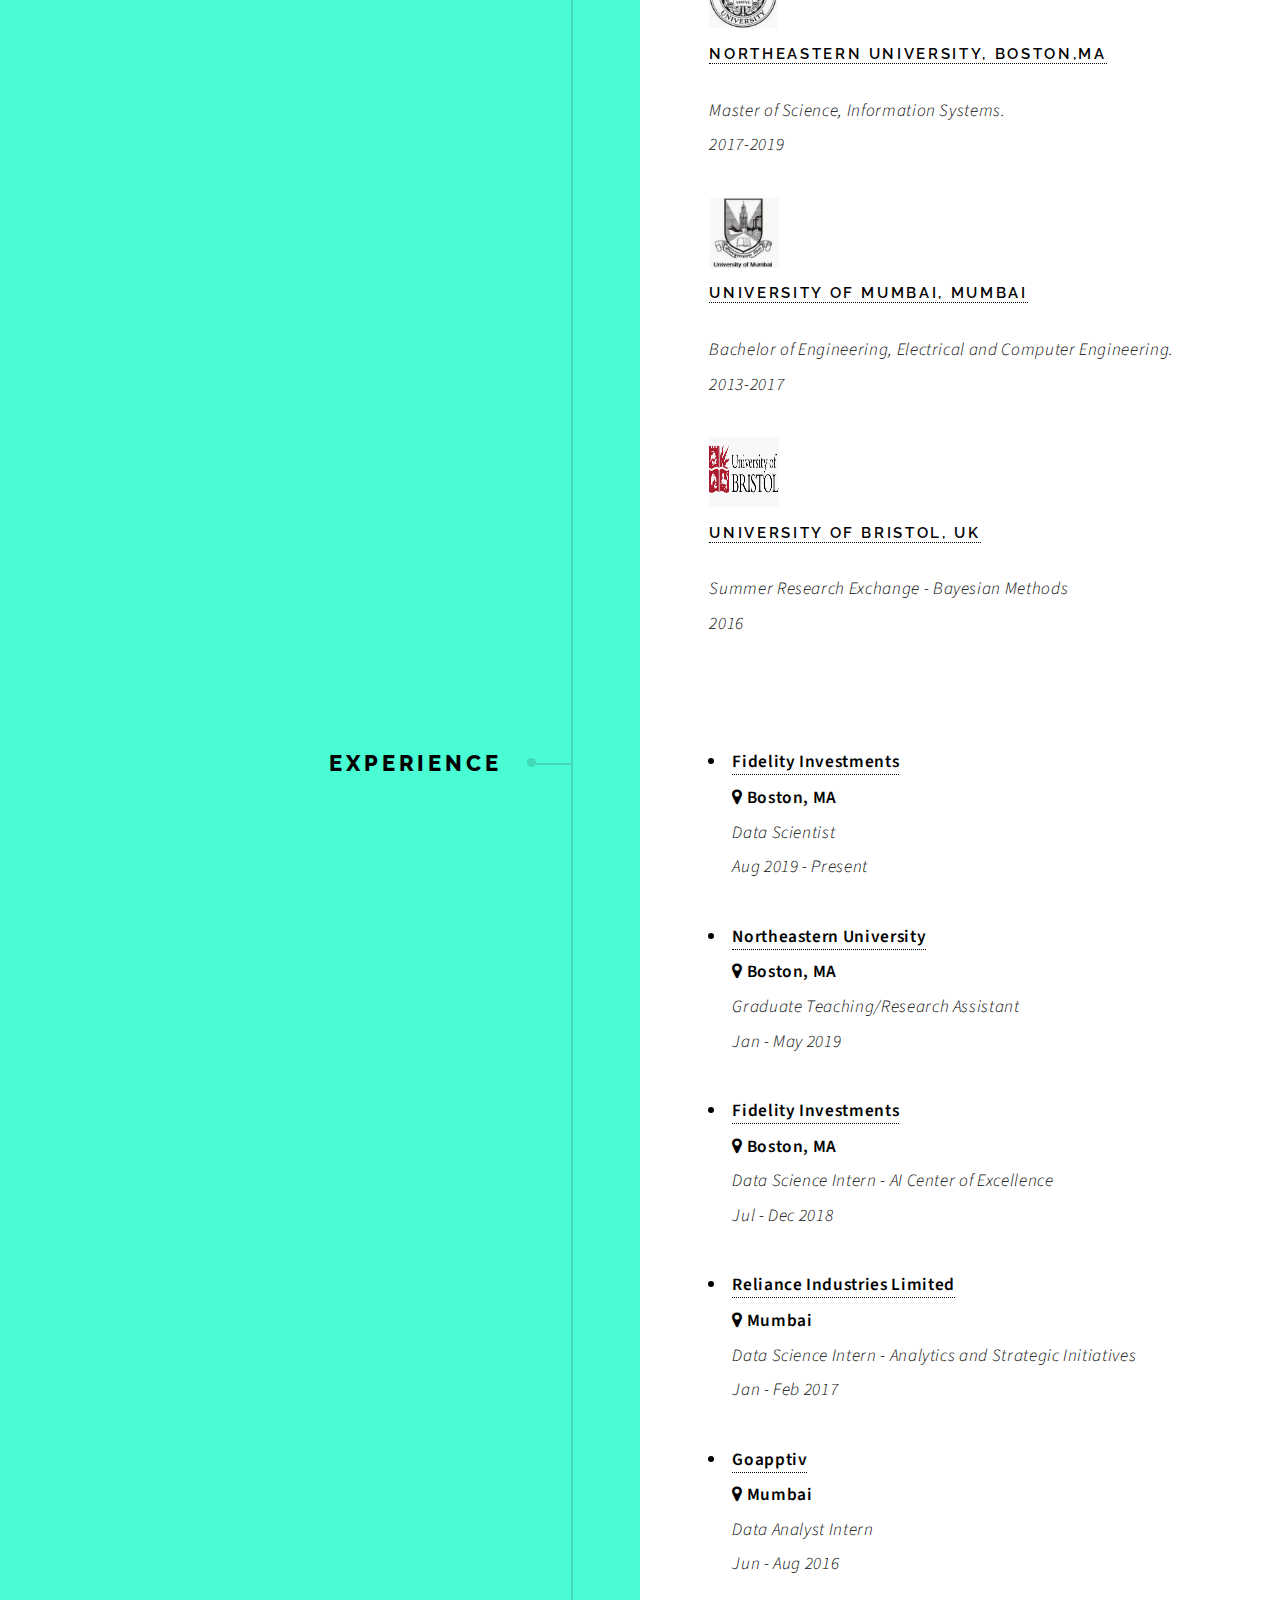
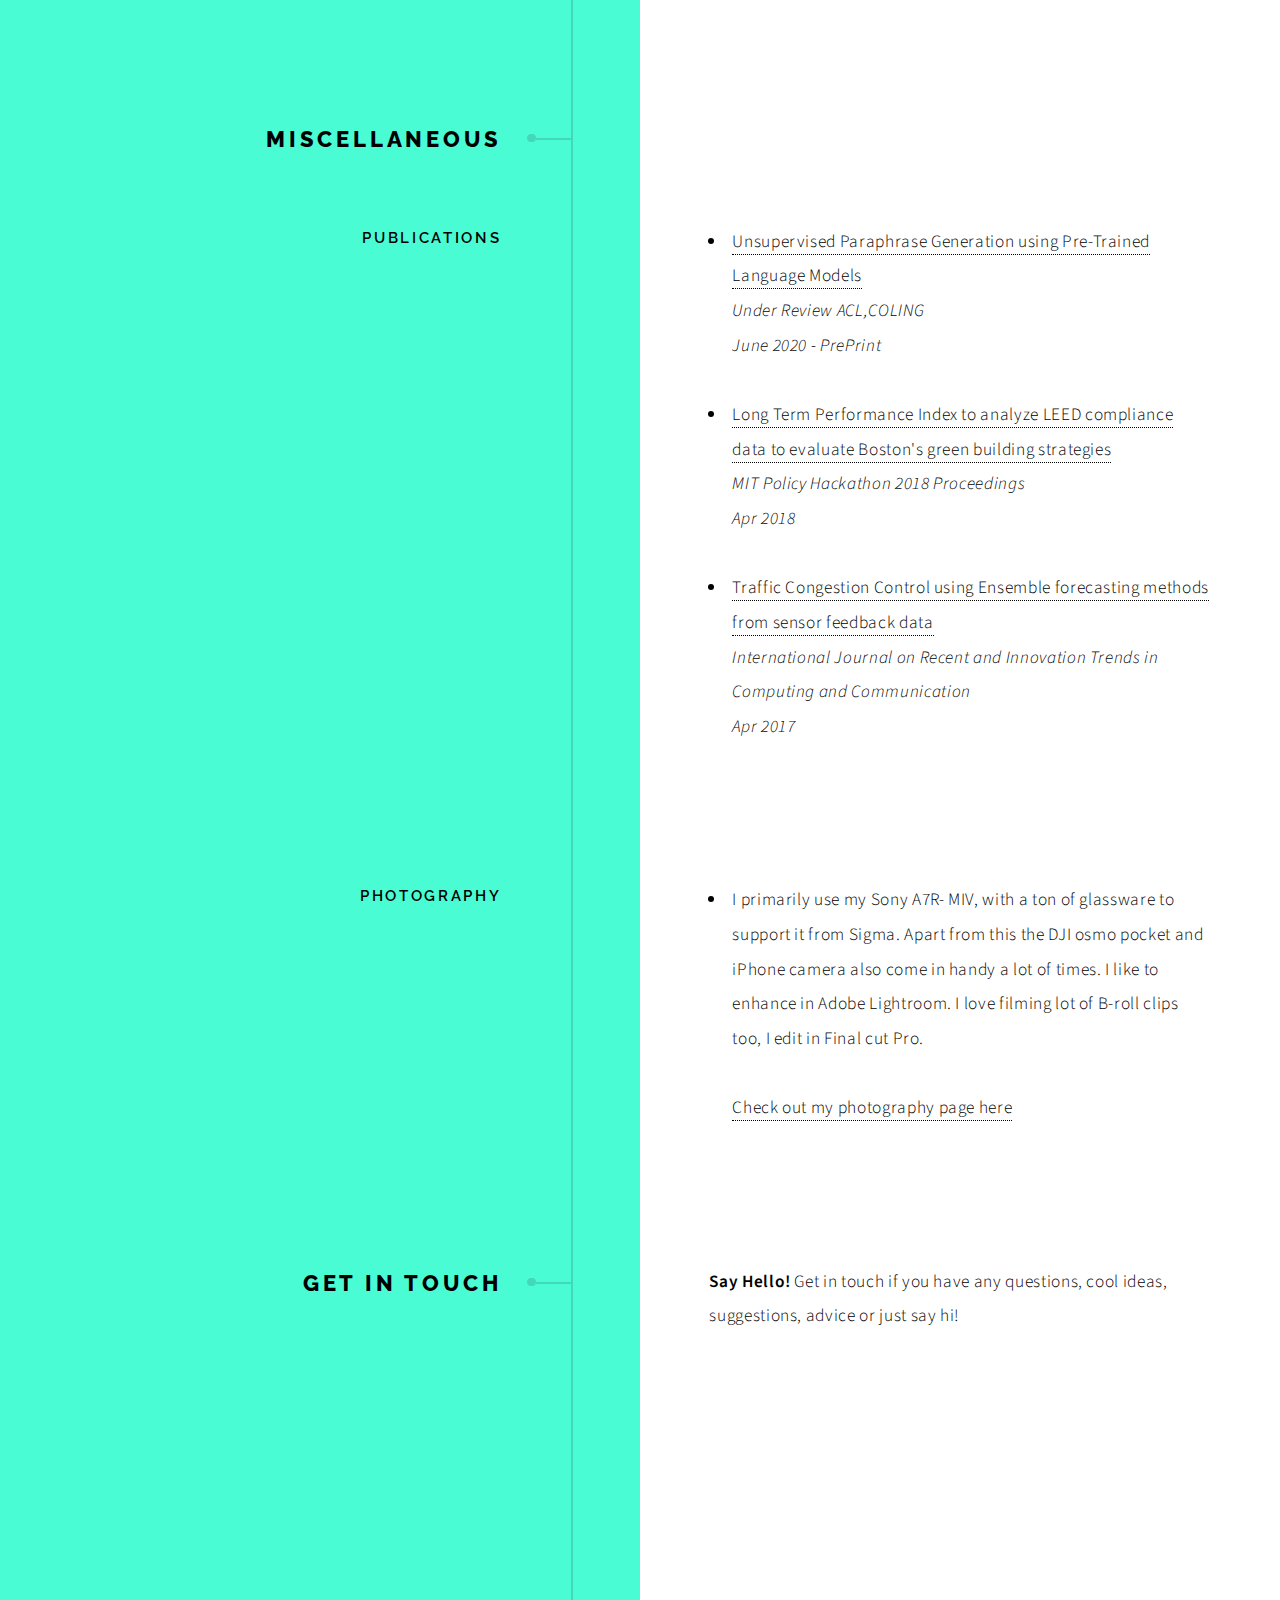
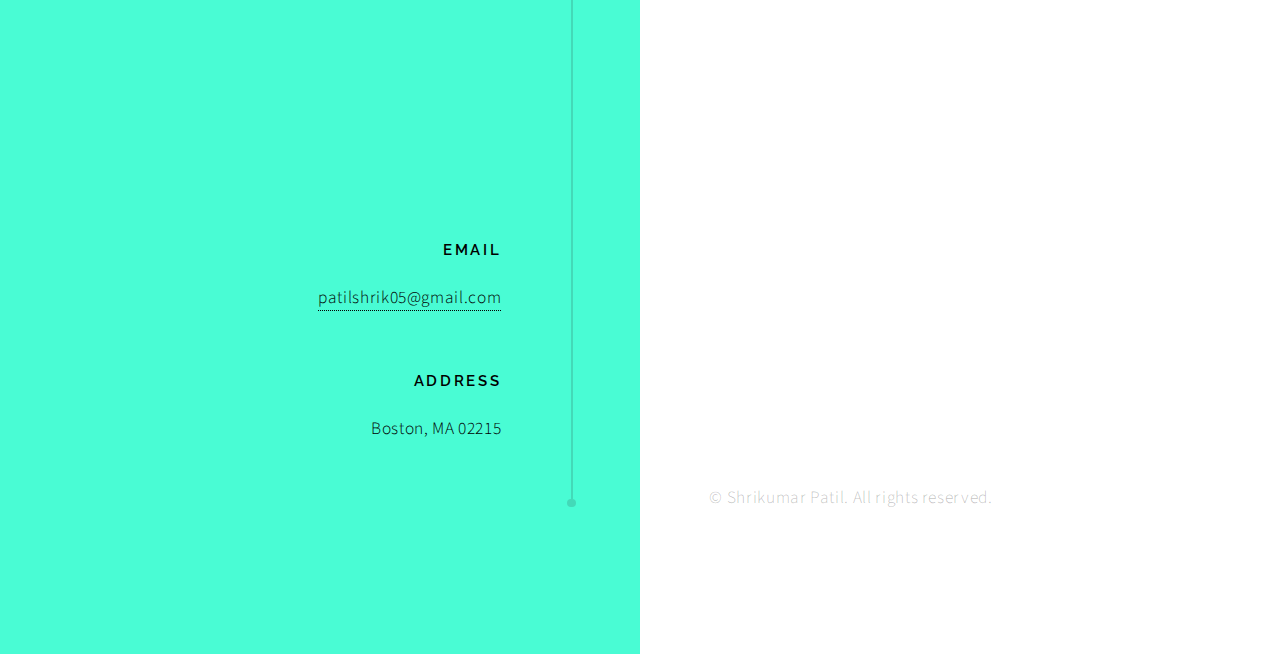
==== commit b74be74a: "esc2" ====
--- a/index.html
+++ b/index.html
@@ -123,7 +123,6 @@
   									<strong><a href="https://www.fidelity.com/">Fidelity Investments</a><p class="icon fa-map-marker"> Boston, MA</strong><br>
   									<i>Data Scientist<br>  Aug 2019 - Present</i></p>
 									</li>
-									<li>
 									<li>
   									<strong><a href="http://www.northeastern.edu/">Northeastern University</a><p class="icon fa-map-marker"> Boston, MA </strong><br>
   									<i>Graduate Teaching/Research Assistant<br>  Jan - May 2019</i></p>
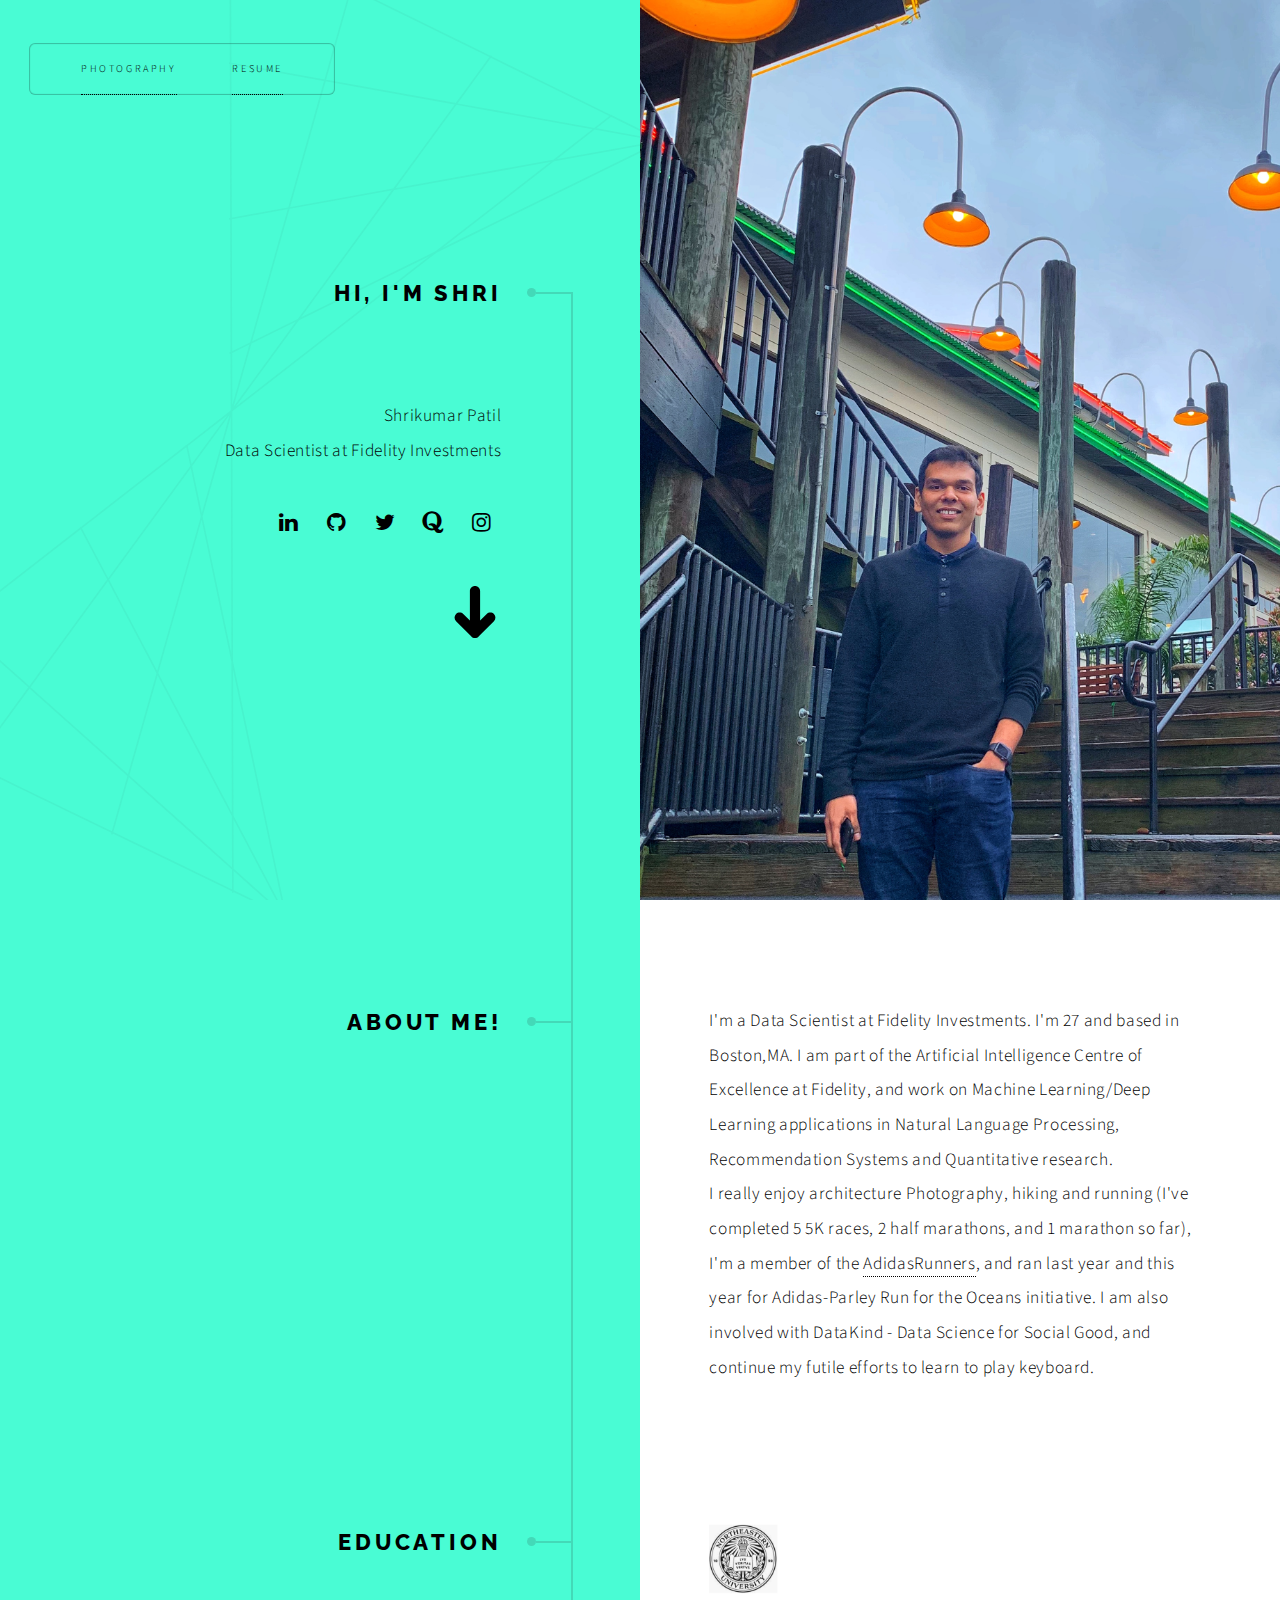
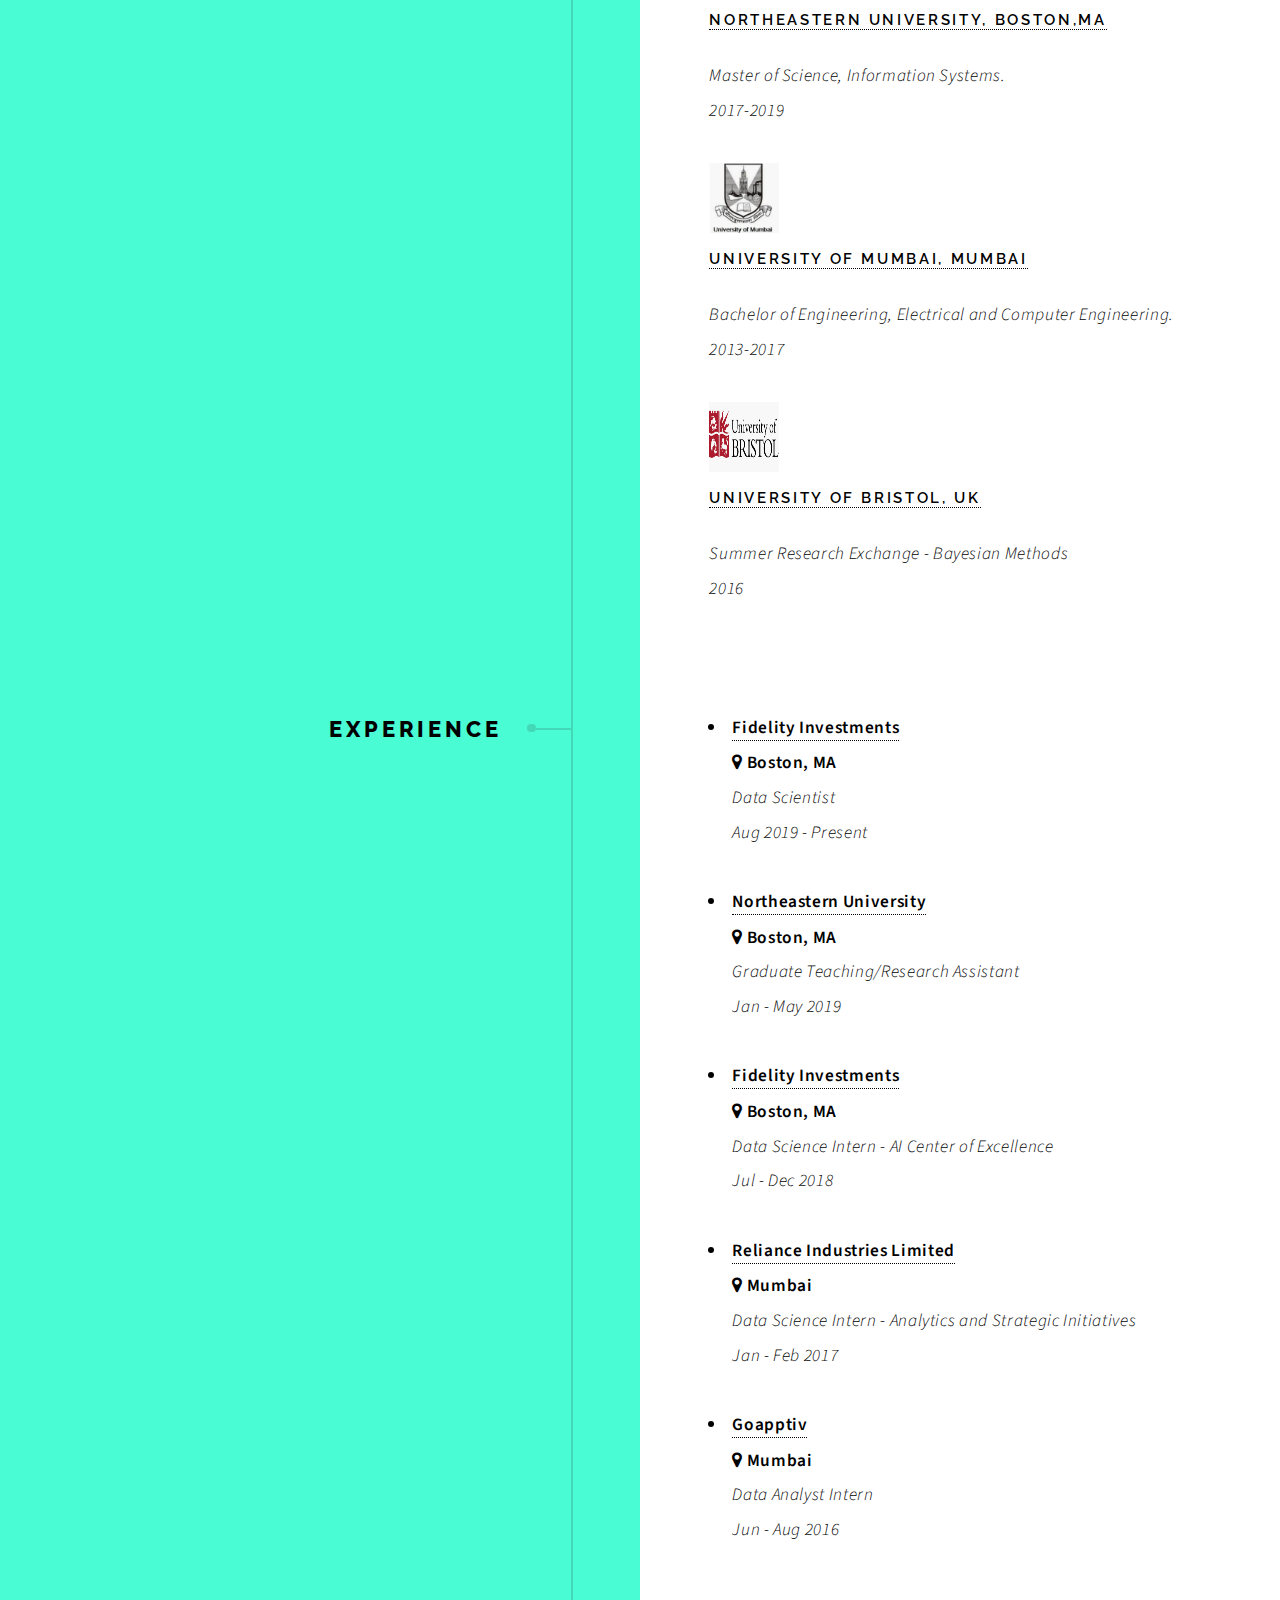
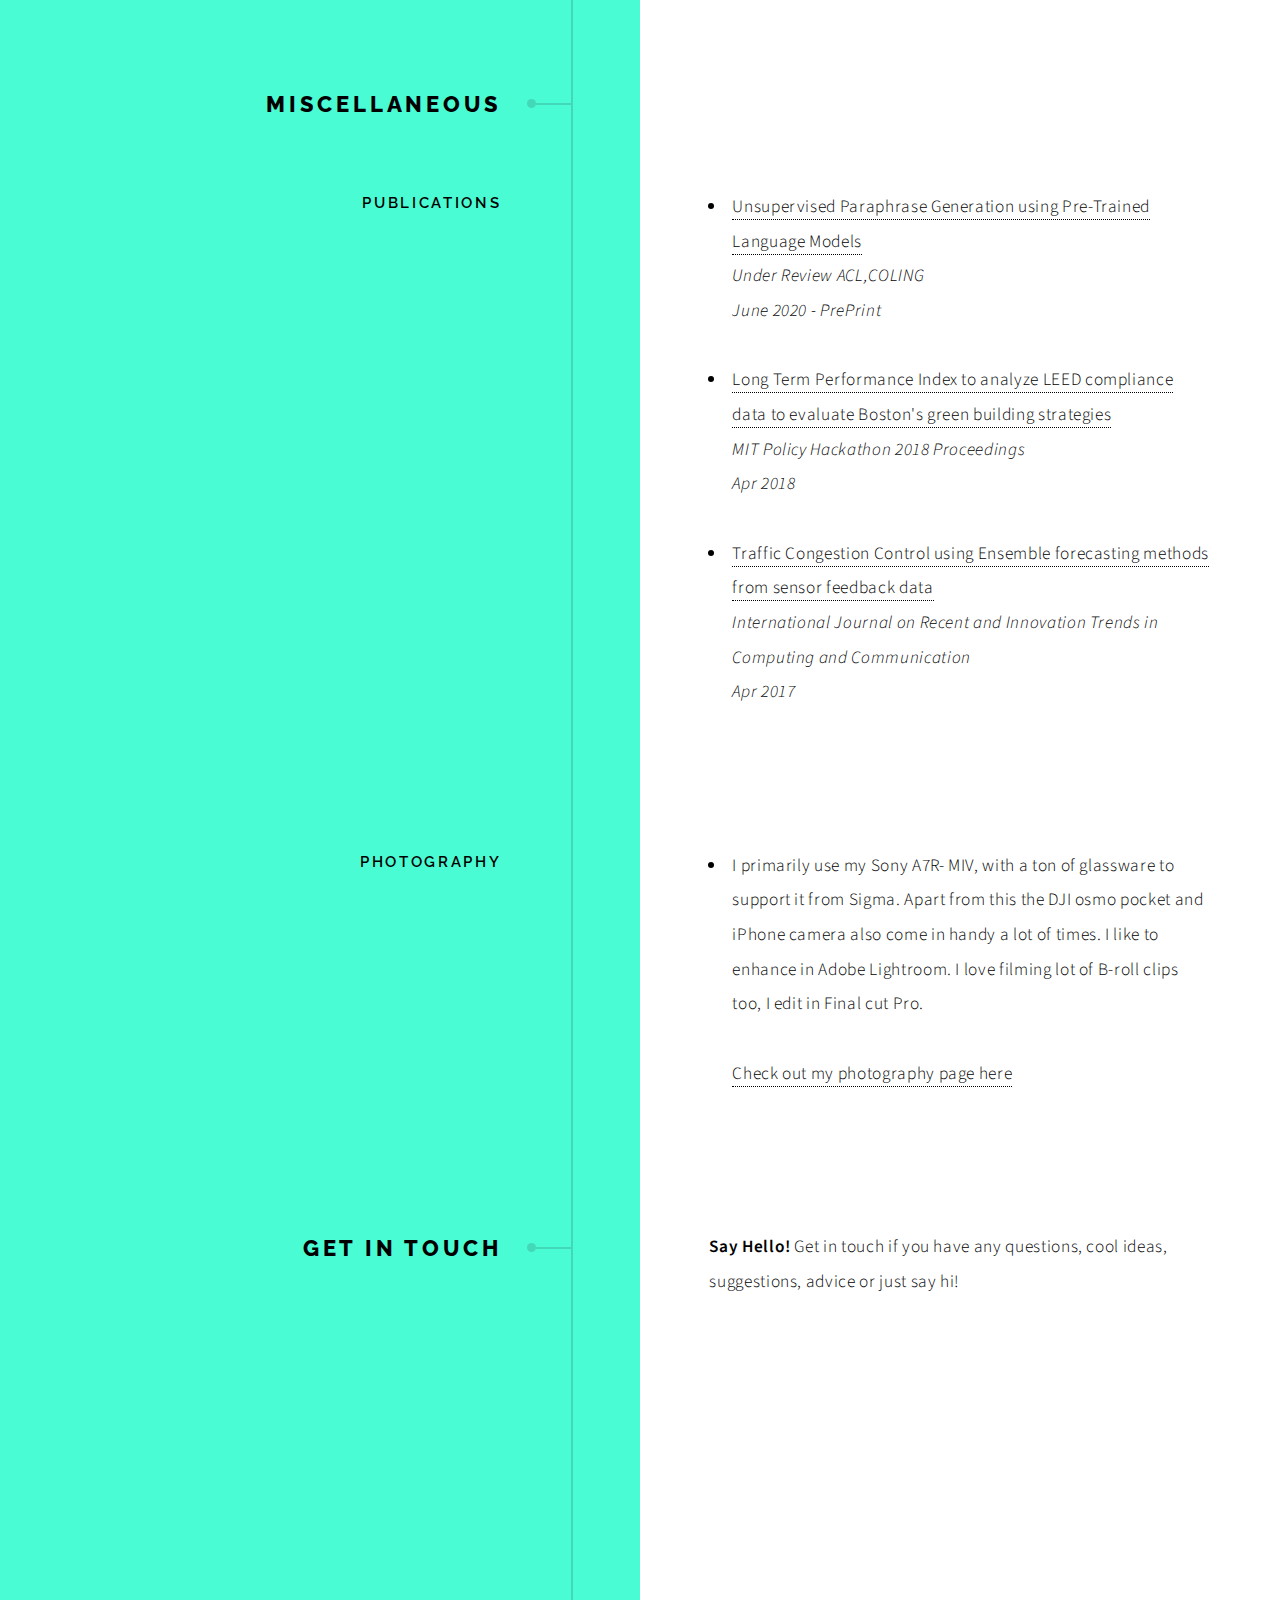
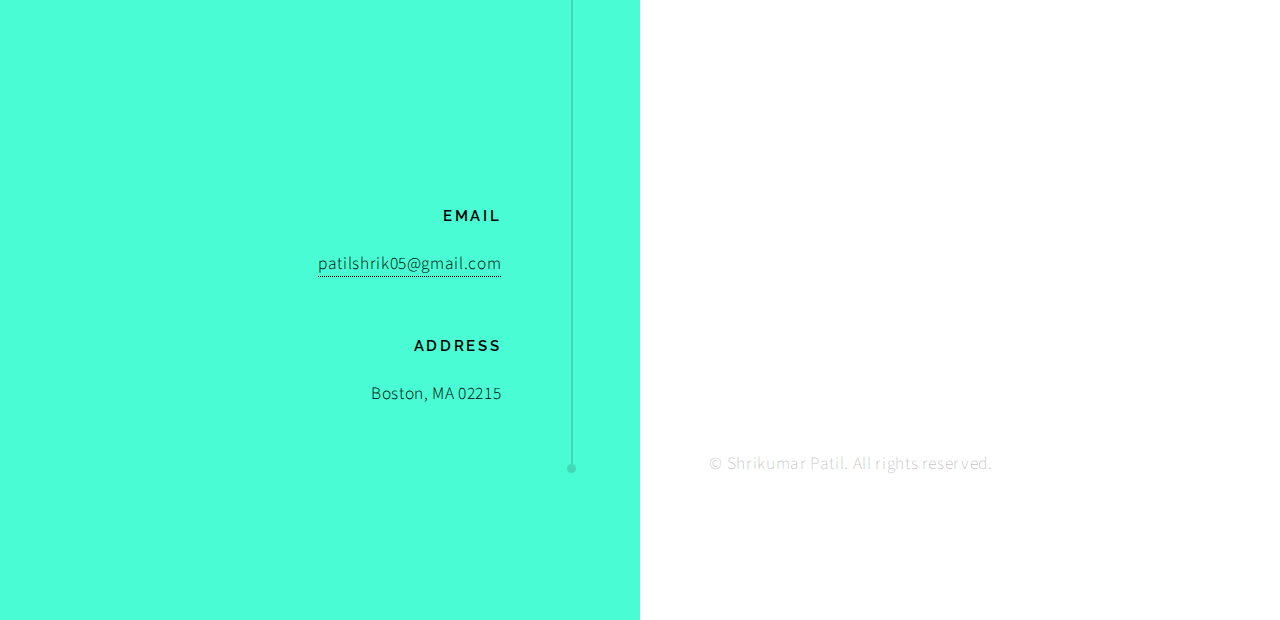
==== commit 95d3b0c0: "Add files via upload" ====
--- a/index.html
+++ b/index.html
@@ -68,8 +68,8 @@
 							<h2>About Me!</h2>
 						</header>
 						<div class="content">
-							<p>I'm a Data Scientist at Fidelity Investments. I'm 25 and based in Boston,MA. I am part of the Artificial Intelligence Centre of Excellence at Fidelity, and work on Machine Learning/Deep Learning applications in Natural Language Processing, Recommendation Systems and Quantitative research.
-							<br> I really enjoy architecture Photography, hiking (have completed 61 hikes, in 8 national parks around US) and running (I've completed 5 5K races and 2 half marathons), I'm a member of the <a href='https://adidasrunners.adidas.com/'>AdidasRunners</a>, and ran last year and this year for Adidas-Parley Run for the Oceans initiative. I am also involved with DataKind - Data Science for Social Good, and continue my futile efforts to learn to play keyboard.</p>
+							<p>I'm a Data Scientist at Fidelity Investments. I'm 27 and based in Boston,MA. I am part of the Artificial Intelligence Centre of Excellence at Fidelity, and work on Machine Learning/Deep Learning applications in Natural Language Processing, Recommendation Systems and Quantitative research.
+							<br> I really enjoy architecture Photography, hiking and running (I've completed 5 5K races, 2 half marathons, and 1 marathon so far), I'm a member of the <a href='https://adidasrunners.adidas.com/'>AdidasRunners</a>, and ran last year and this year for Adidas-Parley Run for the Oceans initiative. I am also involved with DataKind - Data Science for Social Good, and continue my futile efforts to learn to play keyboard.</p>
 						
 							
 							<!-- <ul class="actions">
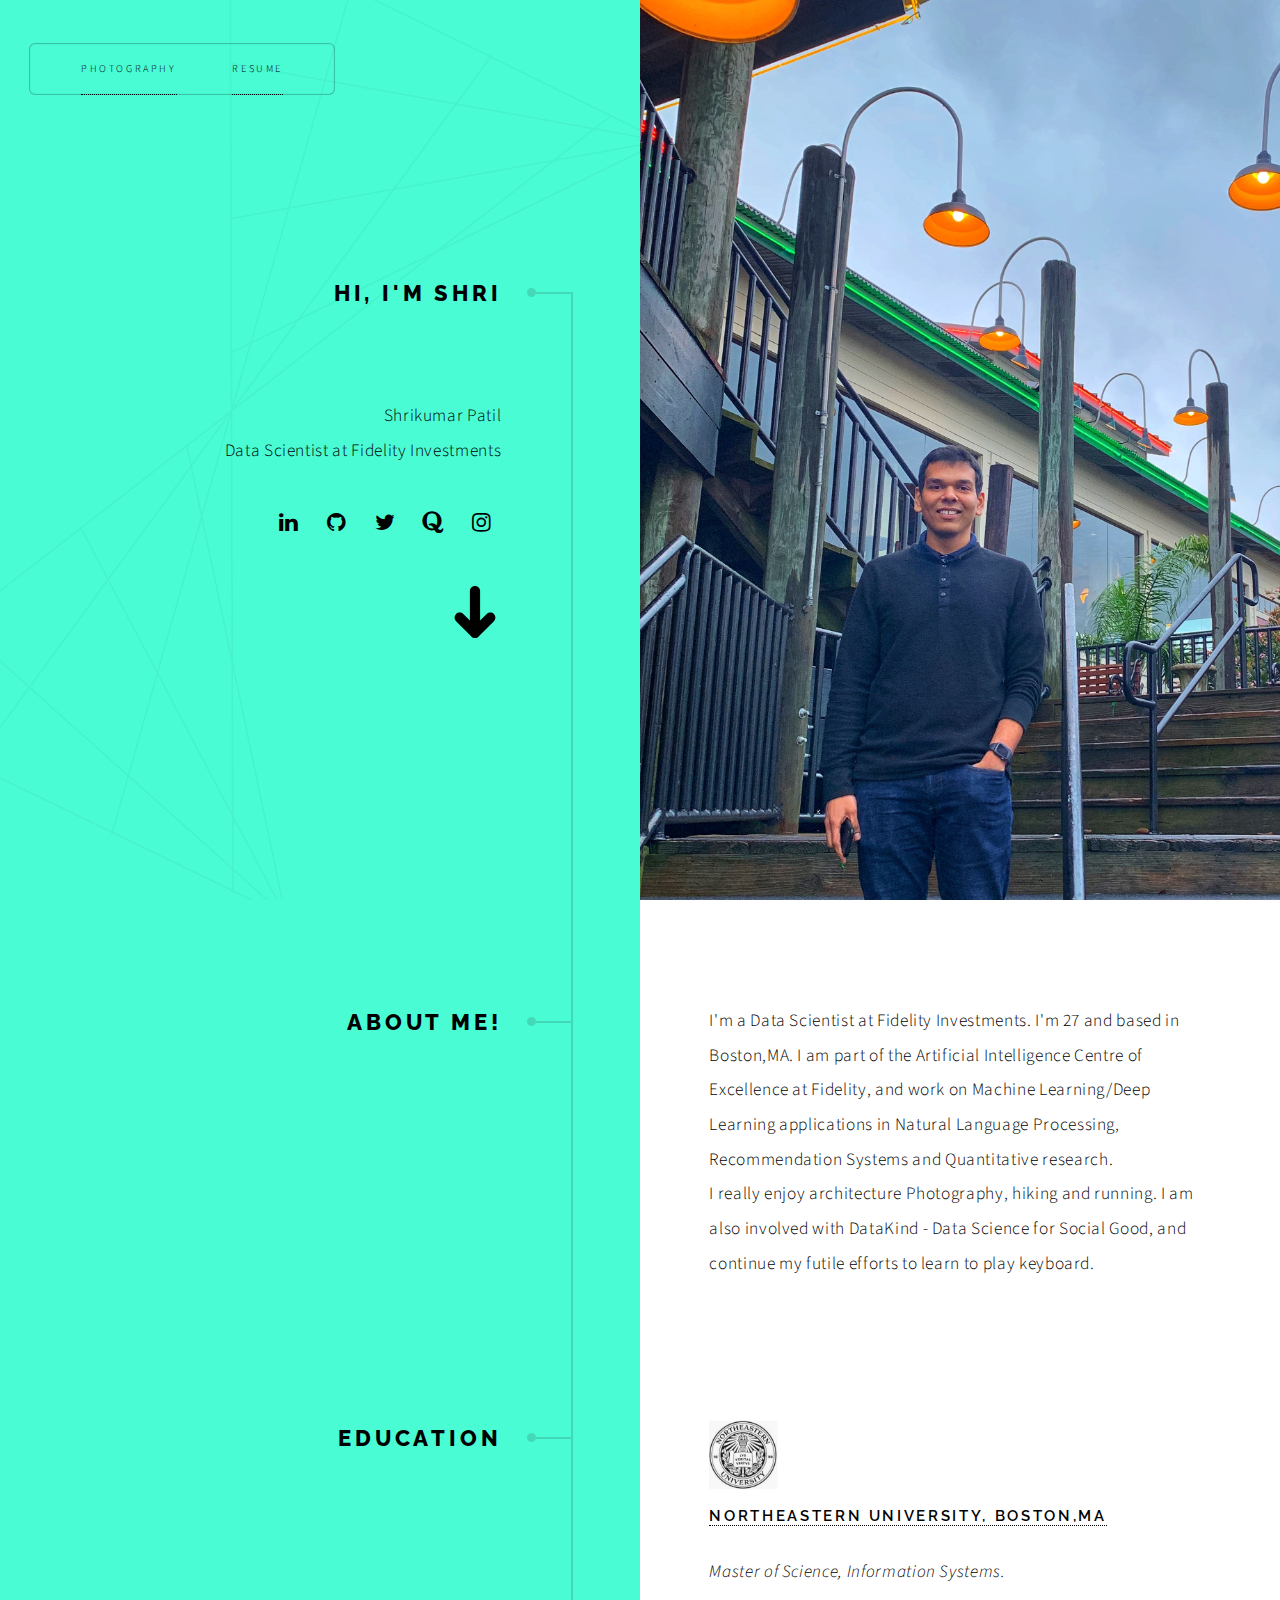
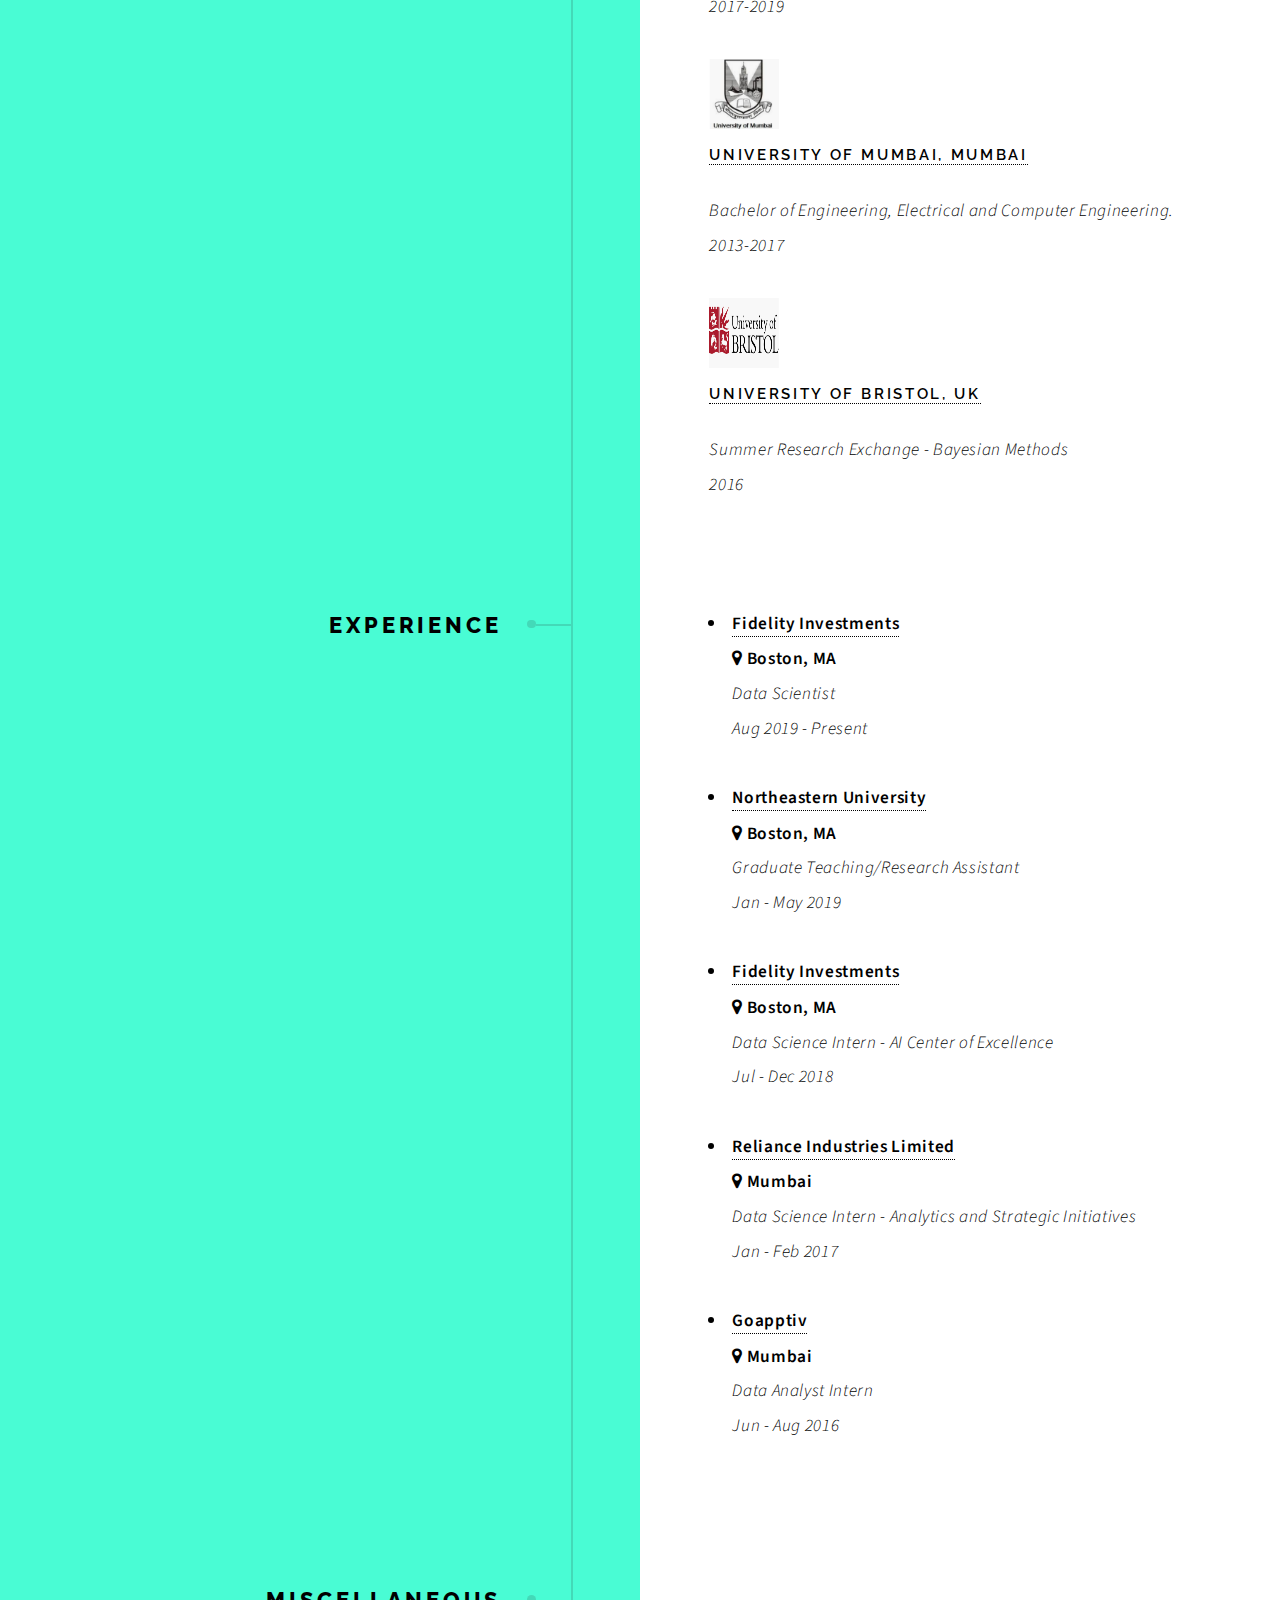
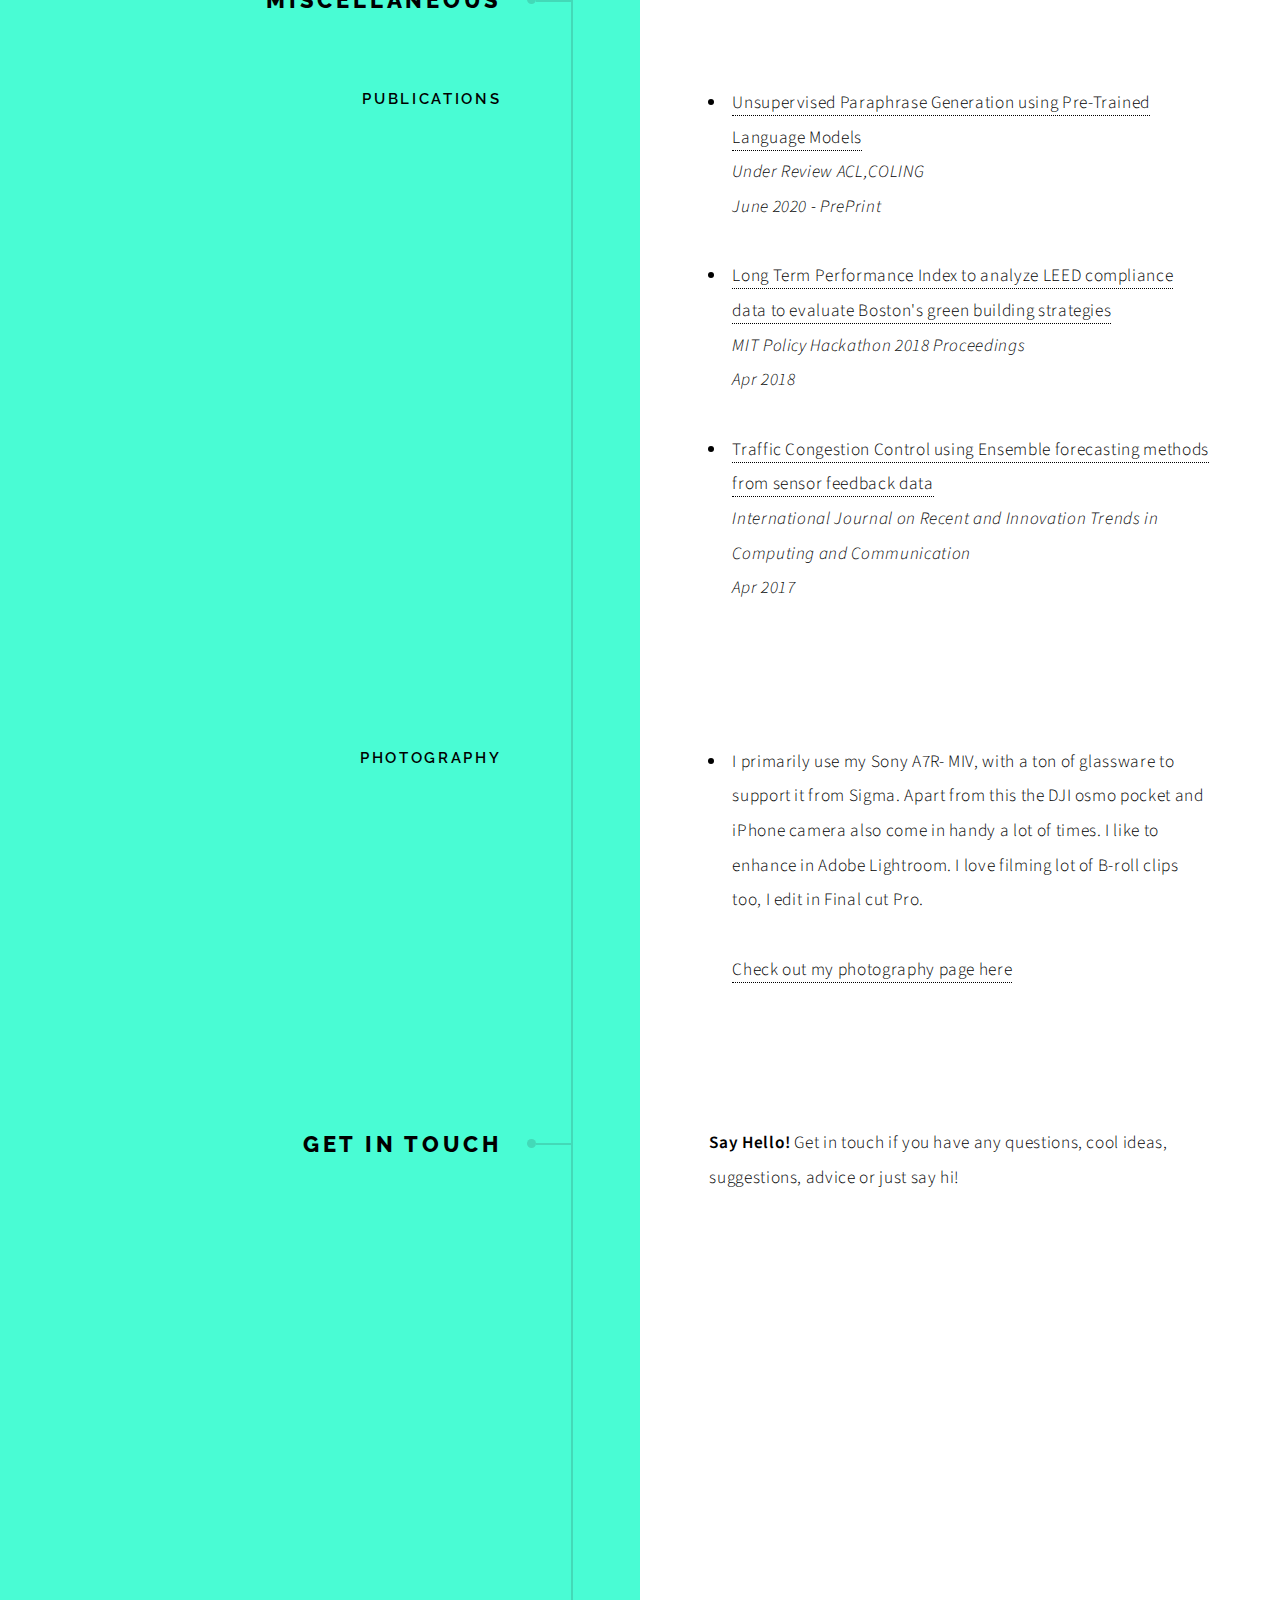
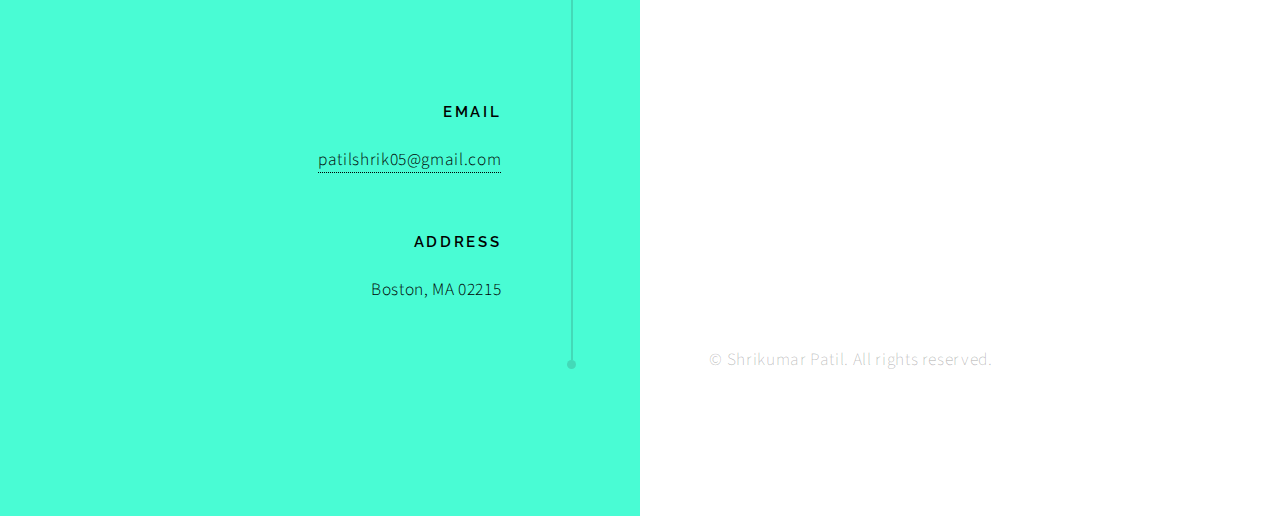
==== commit 573882a5: "Add files via upload" ====
--- a/index.html
+++ b/index.html
@@ -69,7 +69,7 @@
 						</header>
 						<div class="content">
 							<p>I'm a Data Scientist at Fidelity Investments. I'm 27 and based in Boston,MA. I am part of the Artificial Intelligence Centre of Excellence at Fidelity, and work on Machine Learning/Deep Learning applications in Natural Language Processing, Recommendation Systems and Quantitative research.
-							<br> I really enjoy architecture Photography, hiking and running (I've completed 5 5K races, 2 half marathons, and 1 marathon so far), I'm a member of the <a href='https://adidasrunners.adidas.com/'>AdidasRunners</a>, and ran last year and this year for Adidas-Parley Run for the Oceans initiative. I am also involved with DataKind - Data Science for Social Good, and continue my futile efforts to learn to play keyboard.</p>
+							<br> I really enjoy architecture Photography, hiking and running. I am also involved with DataKind - Data Science for Social Good, and continue my futile efforts to learn to play keyboard.</p>
 						
 							
 							<!-- <ul class="actions">
